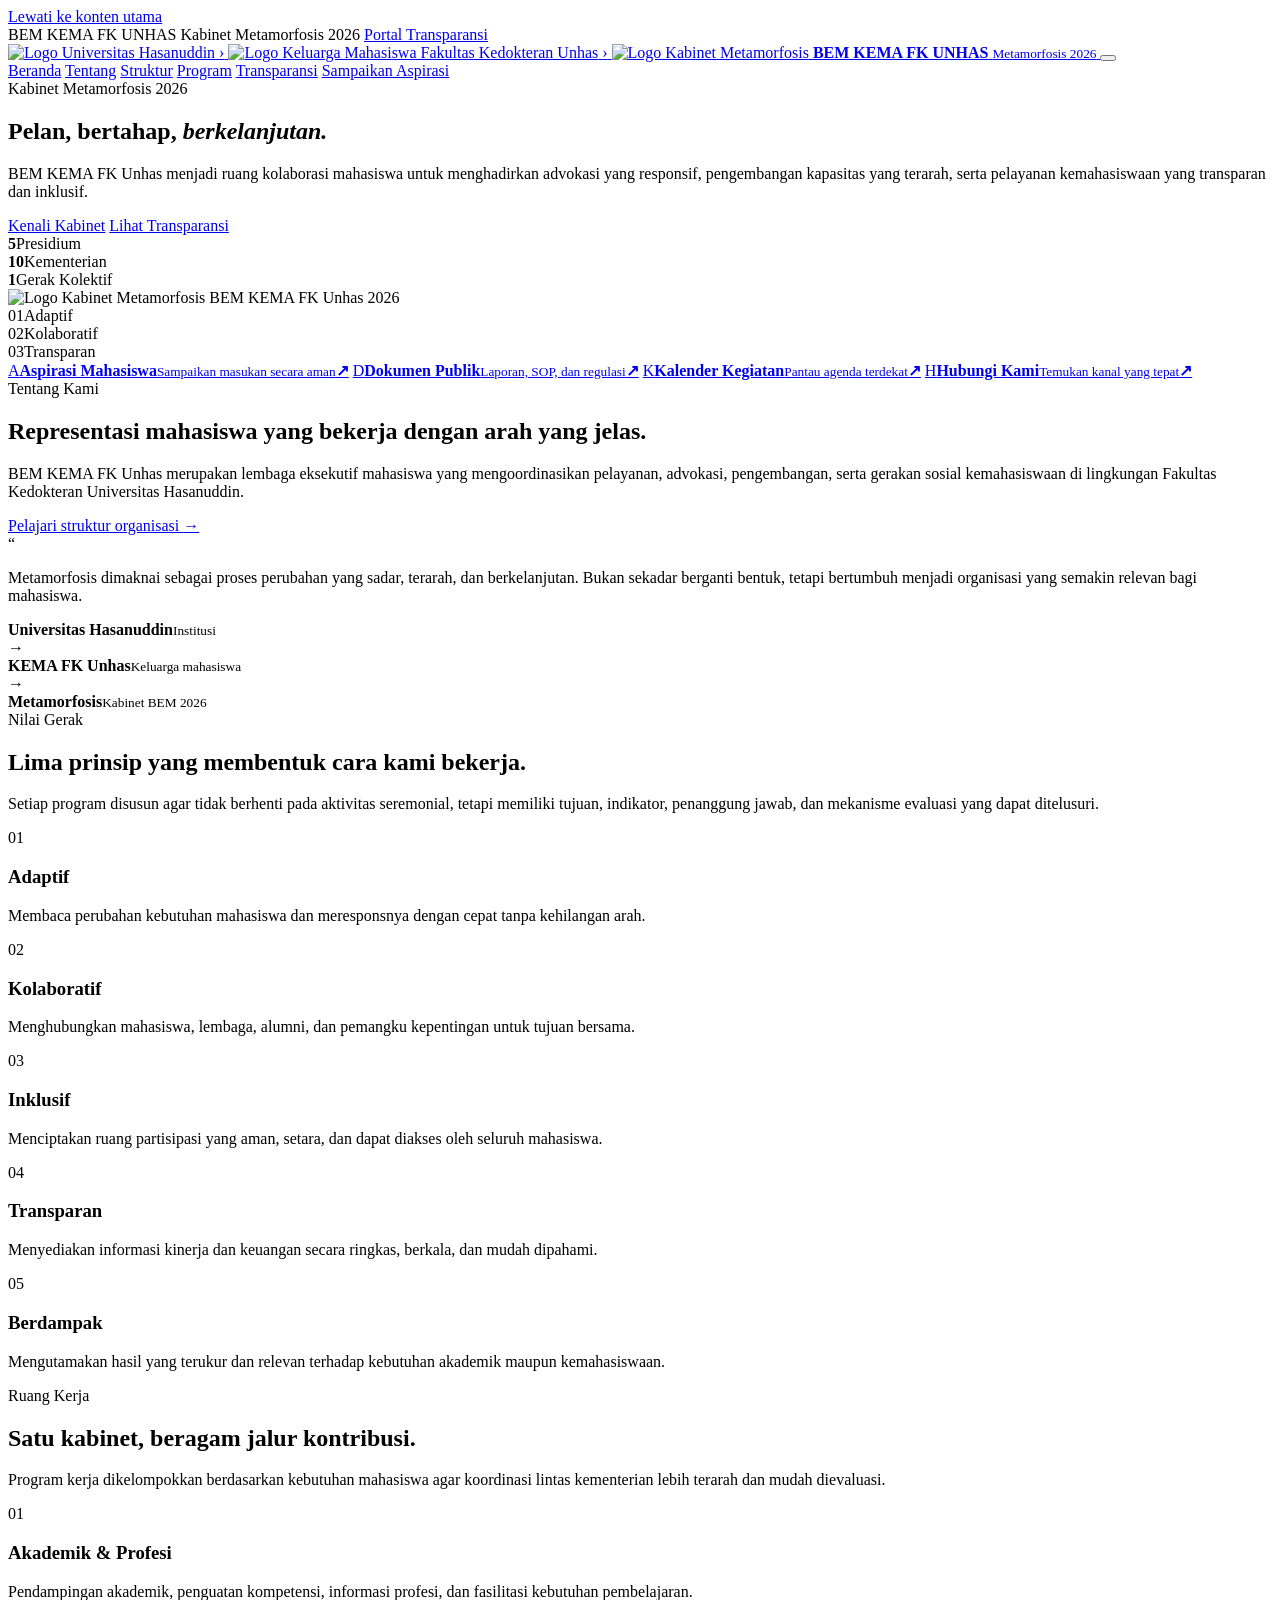
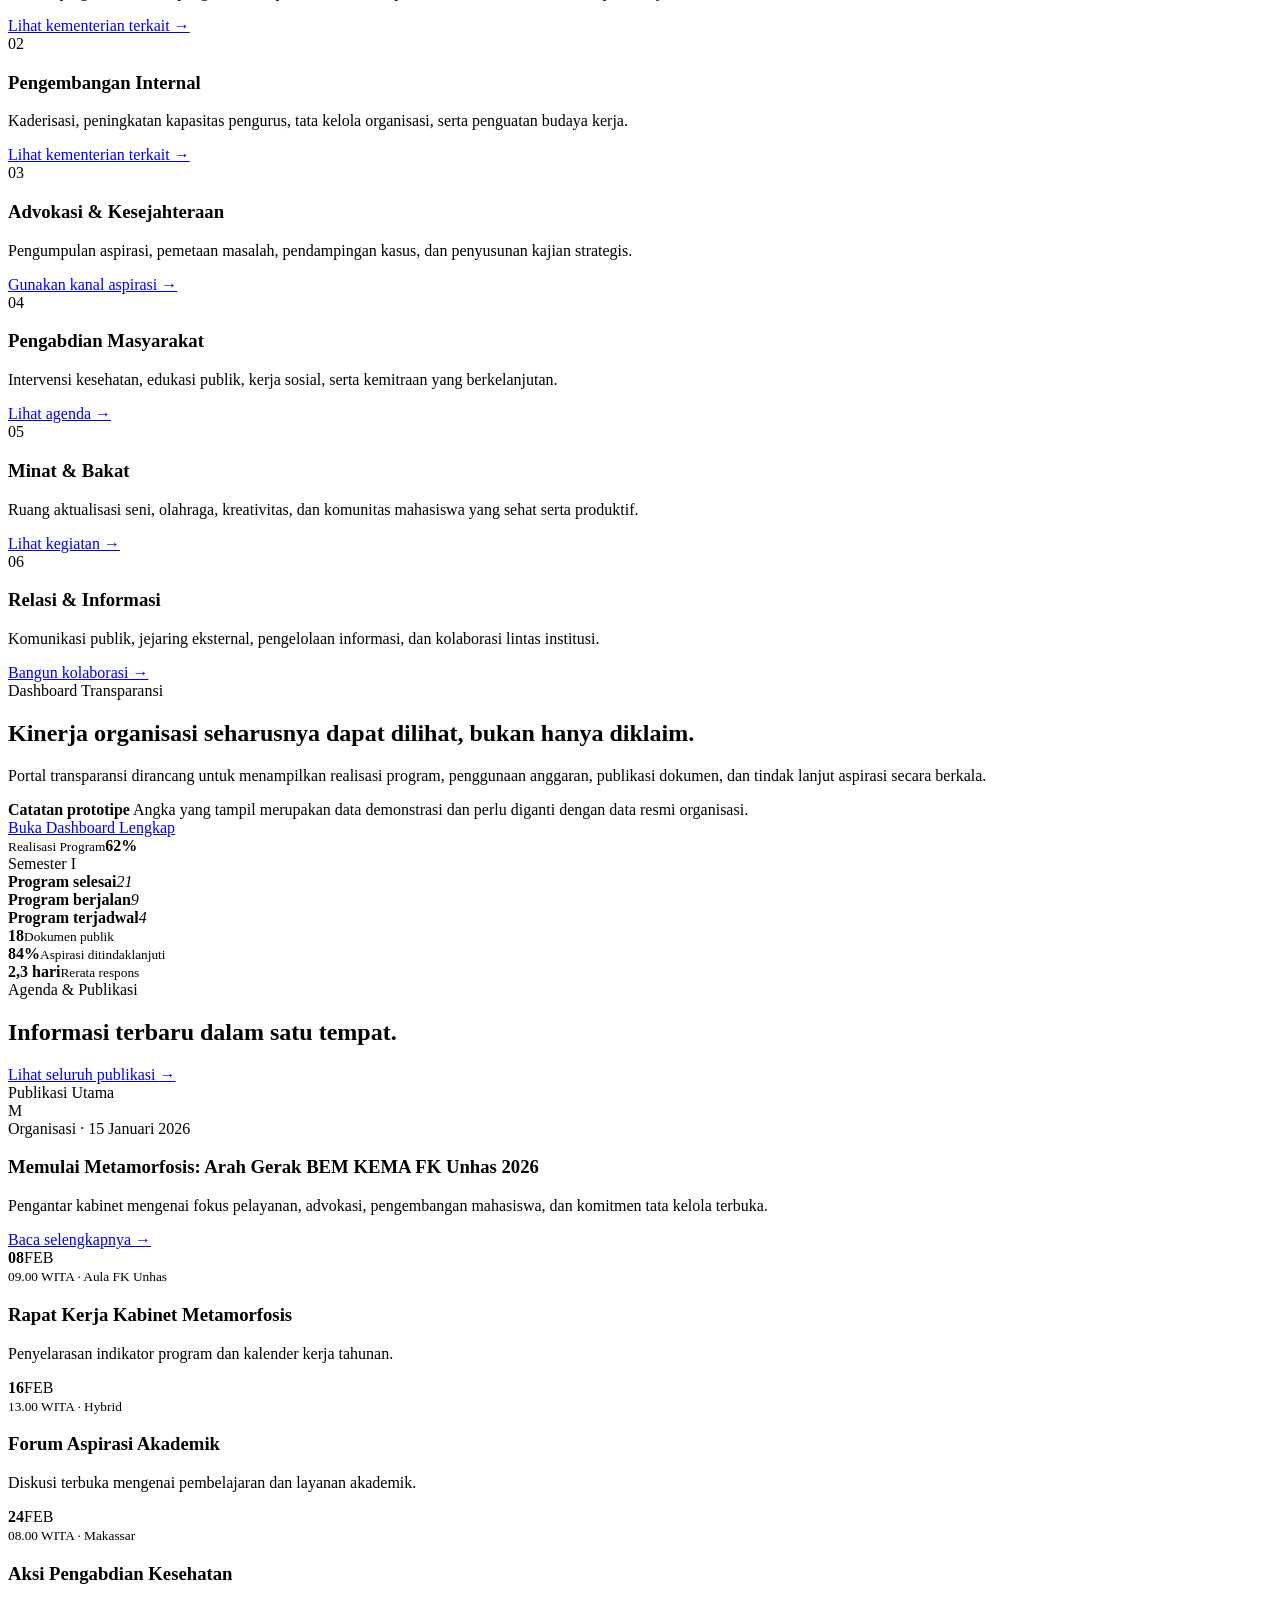
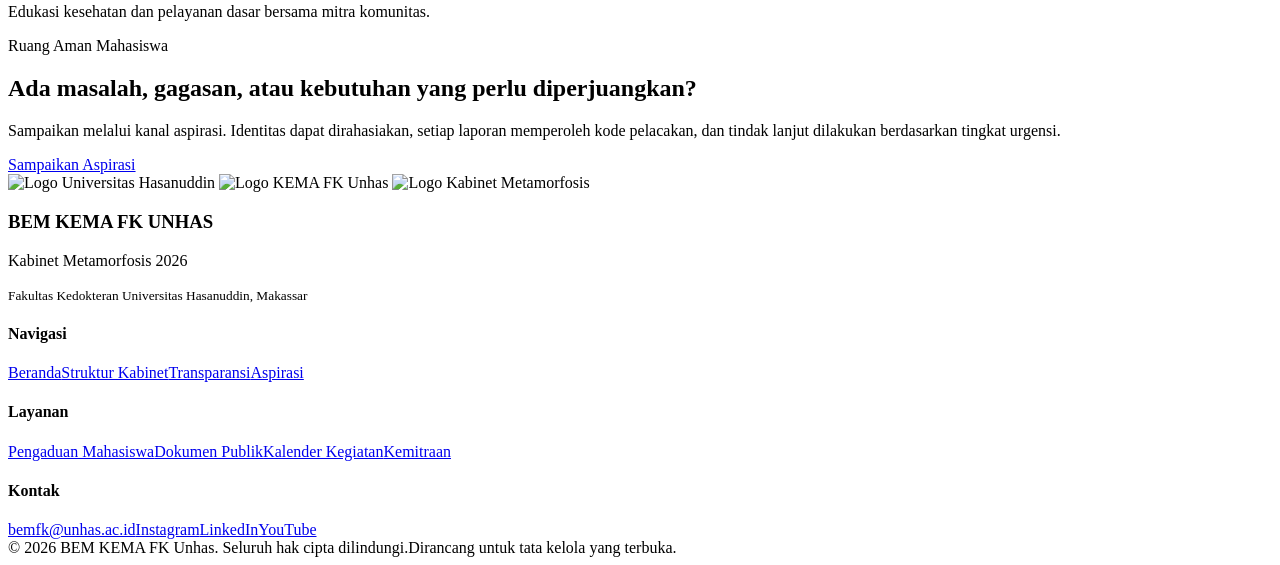
==== index.html @ ce9a29c6 "First commit" ====
<!doctype html>
<html lang="id">
  <head>
    <meta charset="utf-8" />
    <meta name="viewport" content="width=device-width, initial-scale=1" />
    <meta name="description" content="Portal resmi BEM Keluarga Mahasiswa Fakultas Kedokteran Universitas Hasanuddin, Kabinet Metamorfosis 2026." />
    <meta name="theme-color" content="#6f2228" />
    <title>BEM KEMA FK Unhas | Kabinet Metamorfosis 2026</title>
    <link rel="icon" href="assets/img/favicon.png" type="image/png" />
    <link rel="preconnect" href="https://fonts.googleapis.com" />
    <link rel="preconnect" href="https://fonts.gstatic.com" crossorigin />
    <link href="https://fonts.googleapis.com/css2?family=Montserrat:wght@500;600;700;800&family=Poppins:wght@400;500;600;700&display=swap" rel="stylesheet" />
    <link rel="stylesheet" href="assets/css/styles.css" />
  </head>
  <body data-page="home">
    <a class="skip-link" href="#main">Lewati ke konten utama</a>

    <div class="utility-bar">
      <div class="container utility-inner">
        <span>BEM KEMA FK UNHAS</span>
        <span class="utility-dot" aria-hidden="true"></span>
        <span>Kabinet Metamorfosis 2026</span>
        <a href="transparansi.html">Portal Transparansi</a>
      </div>
    </div>

    <header class="site-header" id="site-header">
      <div class="container header-inner">
        <a class="brand-lockup" href="index.html" aria-label="Beranda BEM KEMA FK Unhas">
          <span class="brand-logo brand-logo--unhas"><img src="assets/img/logo-unhas.png" alt="Logo Universitas Hasanuddin" /></span>
          <span class="brand-connector" aria-hidden="true">›</span>
          <span class="brand-logo brand-logo--kema"><img src="assets/img/logo-kema.png" alt="Logo Keluarga Mahasiswa Fakultas Kedokteran Unhas" /></span>
          <span class="brand-connector" aria-hidden="true">›</span>
          <span class="brand-logo brand-logo--cabinet"><img src="assets/img/logo-metamorfosis.png" alt="Logo Kabinet Metamorfosis" /></span>
          <span class="brand-copy">
            <strong>BEM KEMA FK UNHAS</strong>
            <small>Metamorfosis 2026</small>
          </span>
        </a>

        <button class="nav-toggle" type="button" aria-label="Buka menu navigasi" aria-expanded="false" aria-controls="primary-nav"><span></span><span></span><span></span></button>

        <nav class="primary-nav" id="primary-nav" aria-label="Navigasi utama">
          <a href="index.html" data-nav="home">Beranda</a>
          <a href="#tentang">Tentang</a>
          <a href="struktur.html" data-nav="struktur">Struktur</a>
          <a href="#program">Program</a>
          <a href="transparansi.html" data-nav="transparansi">Transparansi</a>
          <a href="aspirasi.html" class="nav-cta" data-nav="aspirasi">Sampaikan Aspirasi</a>
        </nav>
      </div>
    </header>

    <main id="main">
      <section class="hero">
        <div class="hero-pattern" aria-hidden="true"></div>
        <div class="container hero-grid">
          <div class="hero-copy reveal">
            <div class="eyebrow"><span></span>Kabinet Metamorfosis 2026</div>
            <h1>Pelan, bertahap, <em>berkelanjutan.</em></h1>
            <p>BEM KEMA FK Unhas menjadi ruang kolaborasi mahasiswa untuk menghadirkan advokasi yang responsif, pengembangan kapasitas yang terarah, serta pelayanan kemahasiswaan yang transparan dan inklusif.</p>
            <div class="hero-actions">
              <a class="button button--primary" href="struktur.html">Kenali Kabinet</a>
              <a class="button button--ghost" href="transparansi.html">Lihat Transparansi</a>
            </div>
            <div class="hero-meta" aria-label="Ringkasan organisasi">
              <div><strong>5</strong><span>Presidium</span></div>
              <div><strong>10</strong><span>Kementerian</span></div>
              <div><strong>1</strong><span>Gerak Kolektif</span></div>
            </div>
          </div>

          <div class="hero-visual reveal reveal-delay-1" aria-label="Identitas visual Kabinet Metamorfosis">
            <div class="orbit orbit--one"></div>
            <div class="orbit orbit--two"></div>
            <div class="hero-logo-card">
              <img src="assets/img/logo-metamorfosis.png" alt="Logo Kabinet Metamorfosis BEM KEMA FK Unhas 2026" />
            </div>
            <div class="floating-note floating-note--top"><span>01</span>Adaptif</div>
            <div class="floating-note floating-note--right"><span>02</span>Kolaboratif</div>
            <div class="floating-note floating-note--bottom"><span>03</span>Transparan</div>
          </div>
        </div>
        <div class="container quick-links reveal reveal-delay-2" aria-label="Layanan cepat">
          <a href="aspirasi.html#form-aspirasi"
            ><span class="quick-icon">A</span><span><strong>Aspirasi Mahasiswa</strong><small>Sampaikan masukan secara aman</small></span
            ><b>↗</b></a
          >
          <a href="transparansi.html#dokumen"
            ><span class="quick-icon">D</span><span><strong>Dokumen Publik</strong><small>Laporan, SOP, dan regulasi</small></span
            ><b>↗</b></a
          >
          <a href="#agenda"
            ><span class="quick-icon">K</span><span><strong>Kalender Kegiatan</strong><small>Pantau agenda terdekat</small></span
            ><b>↗</b></a
          >
          <a href="#kontak"
            ><span class="quick-icon">H</span><span><strong>Hubungi Kami</strong><small>Temukan kanal yang tepat</small></span
            ><b>↗</b></a
          >
        </div>
      </section>

      <section class="section section--soft" id="tentang">
        <div class="container split-layout">
          <div class="section-intro reveal">
            <div class="eyebrow"><span></span>Tentang Kami</div>
            <h2>Representasi mahasiswa yang bekerja dengan arah yang jelas.</h2>
            <p>BEM KEMA FK Unhas merupakan lembaga eksekutif mahasiswa yang mengoordinasikan pelayanan, advokasi, pengembangan, serta gerakan sosial kemahasiswaan di lingkungan Fakultas Kedokteran Universitas Hasanuddin.</p>
            <a class="text-link" href="struktur.html">Pelajari struktur organisasi <span>→</span></a>
          </div>
          <div class="about-panel reveal reveal-delay-1">
            <div class="about-quote">
              <span class="quote-mark">“</span>
              <p>Metamorfosis dimaknai sebagai proses perubahan yang sadar, terarah, dan berkelanjutan. Bukan sekadar berganti bentuk, tetapi bertumbuh menjadi organisasi yang semakin relevan bagi mahasiswa.</p>
            </div>
            <div class="identity-chain" aria-label="Hierarki identitas organisasi">
              <div><img src="assets/img/logo-unhas.png" alt="" /><strong>Universitas Hasanuddin</strong><small>Institusi</small></div>
              <span>→</span>
              <div><img src="assets/img/logo-kema.png" alt="" /><strong>KEMA FK Unhas</strong><small>Keluarga mahasiswa</small></div>
              <span>→</span>
              <div><img src="assets/img/logo-metamorfosis.png" alt="" /><strong>Metamorfosis</strong><small>Kabinet BEM 2026</small></div>
            </div>
          </div>
        </div>
      </section>

      <section class="section" id="nilai">
        <div class="container">
          <div class="section-heading reveal">
            <div>
              <div class="eyebrow"><span></span>Nilai Gerak</div>
              <h2>Lima prinsip yang membentuk cara kami bekerja.</h2>
            </div>
            <p>Setiap program disusun agar tidak berhenti pada aktivitas seremonial, tetapi memiliki tujuan, indikator, penanggung jawab, dan mekanisme evaluasi yang dapat ditelusuri.</p>
          </div>
          <div class="value-grid">
            <article class="value-card reveal">
              <span>01</span>
              <h3>Adaptif</h3>
              <p>Membaca perubahan kebutuhan mahasiswa dan meresponsnya dengan cepat tanpa kehilangan arah.</p>
            </article>
            <article class="value-card reveal reveal-delay-1">
              <span>02</span>
              <h3>Kolaboratif</h3>
              <p>Menghubungkan mahasiswa, lembaga, alumni, dan pemangku kepentingan untuk tujuan bersama.</p>
            </article>
            <article class="value-card reveal reveal-delay-2">
              <span>03</span>
              <h3>Inklusif</h3>
              <p>Menciptakan ruang partisipasi yang aman, setara, dan dapat diakses oleh seluruh mahasiswa.</p>
            </article>
            <article class="value-card reveal reveal-delay-3">
              <span>04</span>
              <h3>Transparan</h3>
              <p>Menyediakan informasi kinerja dan keuangan secara ringkas, berkala, dan mudah dipahami.</p>
            </article>
            <article class="value-card reveal reveal-delay-4">
              <span>05</span>
              <h3>Berdampak</h3>
              <p>Mengutamakan hasil yang terukur dan relevan terhadap kebutuhan akademik maupun kemahasiswaan.</p>
            </article>
          </div>
        </div>
      </section>

      <section class="section section--dark" id="program">
        <div class="container">
          <div class="section-heading section-heading--light reveal">
            <div>
              <div class="eyebrow eyebrow--light"><span></span>Ruang Kerja</div>
              <h2>Satu kabinet, beragam jalur kontribusi.</h2>
            </div>
            <p>Program kerja dikelompokkan berdasarkan kebutuhan mahasiswa agar koordinasi lintas kementerian lebih terarah dan mudah dievaluasi.</p>
          </div>
          <div class="program-grid">
            <article class="program-card reveal">
              <div class="program-number">01</div>
              <h3>Akademik & Profesi</h3>
              <p>Pendampingan akademik, penguatan kompetensi, informasi profesi, dan fasilitasi kebutuhan pembelajaran.</p>
              <a href="struktur.html#menteri">Lihat kementerian terkait →</a>
            </article>
            <article class="program-card reveal reveal-delay-1">
              <div class="program-number">02</div>
              <h3>Pengembangan Internal</h3>
              <p>Kaderisasi, peningkatan kapasitas pengurus, tata kelola organisasi, serta penguatan budaya kerja.</p>
              <a href="struktur.html#menteri">Lihat kementerian terkait →</a>
            </article>
            <article class="program-card reveal reveal-delay-2">
              <div class="program-number">03</div>
              <h3>Advokasi & Kesejahteraan</h3>
              <p>Pengumpulan aspirasi, pemetaan masalah, pendampingan kasus, dan penyusunan kajian strategis.</p>
              <a href="aspirasi.html">Gunakan kanal aspirasi →</a>
            </article>
            <article class="program-card reveal">
              <div class="program-number">04</div>
              <h3>Pengabdian Masyarakat</h3>
              <p>Intervensi kesehatan, edukasi publik, kerja sosial, serta kemitraan yang berkelanjutan.</p>
              <a href="#agenda">Lihat agenda →</a>
            </article>
            <article class="program-card reveal reveal-delay-1">
              <div class="program-number">05</div>
              <h3>Minat & Bakat</h3>
              <p>Ruang aktualisasi seni, olahraga, kreativitas, dan komunitas mahasiswa yang sehat serta produktif.</p>
              <a href="#agenda">Lihat kegiatan →</a>
            </article>
            <article class="program-card reveal reveal-delay-2">
              <div class="program-number">06</div>
              <h3>Relasi & Informasi</h3>
              <p>Komunikasi publik, jejaring eksternal, pengelolaan informasi, dan kolaborasi lintas institusi.</p>
              <a href="#kontak">Bangun kolaborasi →</a>
            </article>
          </div>
        </div>
      </section>

      <section class="section" id="transparansi-ringkas">
        <div class="container transparency-preview">
          <div class="transparency-copy reveal">
            <div class="eyebrow"><span></span>Dashboard Transparansi</div>
            <h2>Kinerja organisasi seharusnya dapat dilihat, bukan hanya diklaim.</h2>
            <p>Portal transparansi dirancang untuk menampilkan realisasi program, penggunaan anggaran, publikasi dokumen, dan tindak lanjut aspirasi secara berkala.</p>
            <div class="demo-notice"><strong>Catatan prototipe</strong> Angka yang tampil merupakan data demonstrasi dan perlu diganti dengan data resmi organisasi.</div>
            <a class="button button--primary" href="transparansi.html">Buka Dashboard Lengkap</a>
          </div>
          <div class="transparency-widget reveal reveal-delay-1">
            <div class="widget-head">
              <div><small>Realisasi Program</small><strong>62%</strong></div>
              <span>Semester I</span>
            </div>
            <div class="mini-bars" aria-label="Progres program demonstrasi">
              <div>
                <span><b>Program selesai</b><em>21</em></span
                ><i><u style="width: 62%"></u></i>
              </div>
              <div>
                <span><b>Program berjalan</b><em>9</em></span
                ><i><u style="width: 27%"></u></i>
              </div>
              <div>
                <span><b>Program terjadwal</b><em>4</em></span
                ><i><u style="width: 12%"></u></i>
              </div>
            </div>
            <div class="widget-stats">
              <div><span class="status-dot status-dot--green"></span><strong>18</strong><small>Dokumen publik</small></div>
              <div><span class="status-dot status-dot--amber"></span><strong>84%</strong><small>Aspirasi ditindaklanjuti</small></div>
              <div><span class="status-dot status-dot--red"></span><strong>2,3 hari</strong><small>Rerata respons</small></div>
            </div>
          </div>
        </div>
      </section>

      <section class="section section--soft" id="agenda">
        <div class="container">
          <div class="section-heading reveal">
            <div>
              <div class="eyebrow"><span></span>Agenda & Publikasi</div>
              <h2>Informasi terbaru dalam satu tempat.</h2>
            </div>
            <a class="text-link" href="#">Lihat seluruh publikasi <span>→</span></a>
          </div>
          <div class="content-grid">
            <article class="news-card news-card--featured reveal">
              <div class="news-visual">
                <span>Publikasi Utama</span>
                <div class="news-monogram">M</div>
              </div>
              <div class="news-body">
                <div class="news-meta">Organisasi · 15 Januari 2026</div>
                <h3>Memulai Metamorfosis: Arah Gerak BEM KEMA FK Unhas 2026</h3>
                <p>Pengantar kabinet mengenai fokus pelayanan, advokasi, pengembangan mahasiswa, dan komitmen tata kelola terbuka.</p>
                <a href="#">Baca selengkapnya →</a>
              </div>
            </article>
            <div class="agenda-list reveal reveal-delay-1">
              <article>
                <div class="date-box"><strong>08</strong><span>FEB</span></div>
                <div>
                  <small>09.00 WITA · Aula FK Unhas</small>
                  <h3>Rapat Kerja Kabinet Metamorfosis</h3>
                  <p>Penyelarasan indikator program dan kalender kerja tahunan.</p>
                </div>
              </article>
              <article>
                <div class="date-box"><strong>16</strong><span>FEB</span></div>
                <div>
                  <small>13.00 WITA · Hybrid</small>
                  <h3>Forum Aspirasi Akademik</h3>
                  <p>Diskusi terbuka mengenai pembelajaran dan layanan akademik.</p>
                </div>
              </article>
              <article>
                <div class="date-box"><strong>24</strong><span>FEB</span></div>
                <div>
                  <small>08.00 WITA · Makassar</small>
                  <h3>Aksi Pengabdian Kesehatan</h3>
                  <p>Edukasi kesehatan dan pelayanan dasar bersama mitra komunitas.</p>
                </div>
              </article>
            </div>
          </div>
        </div>
      </section>

      <section class="section aspiration-cta">
        <div class="container aspiration-inner reveal">
          <div>
            <div class="eyebrow eyebrow--light"><span></span>Ruang Aman Mahasiswa</div>
            <h2>Ada masalah, gagasan, atau kebutuhan yang perlu diperjuangkan?</h2>
            <p>Sampaikan melalui kanal aspirasi. Identitas dapat dirahasiakan, setiap laporan memperoleh kode pelacakan, dan tindak lanjut dilakukan berdasarkan tingkat urgensi.</p>
          </div>
          <a class="button button--light" href="aspirasi.html">Sampaikan Aspirasi</a>
        </div>
      </section>
    </main>

    <footer class="site-footer" id="kontak">
      <div class="container footer-grid">
        <div class="footer-brand">
          <div class="footer-logos">
            <img src="assets/img/logo-unhas.png" alt="Logo Universitas Hasanuddin" />
            <img src="assets/img/logo-kema.png" alt="Logo KEMA FK Unhas" />
            <img src="assets/img/logo-metamorfosis.png" alt="Logo Kabinet Metamorfosis" />
          </div>
          <h3>BEM KEMA FK UNHAS</h3>
          <p>Kabinet Metamorfosis 2026</p>
          <small>Fakultas Kedokteran Universitas Hasanuddin, Makassar</small>
        </div>
        <div>
          <h4>Navigasi</h4>
          <a href="index.html">Beranda</a><a href="struktur.html">Struktur Kabinet</a><a href="transparansi.html">Transparansi</a><a href="aspirasi.html">Aspirasi</a>
        </div>
        <div>
          <h4>Layanan</h4>
          <a href="aspirasi.html#form-aspirasi">Pengaduan Mahasiswa</a><a href="transparansi.html#dokumen">Dokumen Publik</a><a href="#agenda">Kalender Kegiatan</a><a href="mailto:bemfk@unhas.ac.id">Kemitraan</a>
        </div>
        <div>
          <h4>Kontak</h4>
          <a href="mailto:bemfk@unhas.ac.id">bemfk@unhas.ac.id</a><a href="#">Instagram</a><a href="#">LinkedIn</a><a href="#">YouTube</a>
        </div>
      </div>
      <div class="container footer-bottom"><span>© 2026 BEM KEMA FK Unhas. Seluruh hak cipta dilindungi.</span><span>Dirancang untuk tata kelola yang terbuka.</span></div>
    </footer>

    <script src="assets/js/main.js"></script>
  </body>
</html>
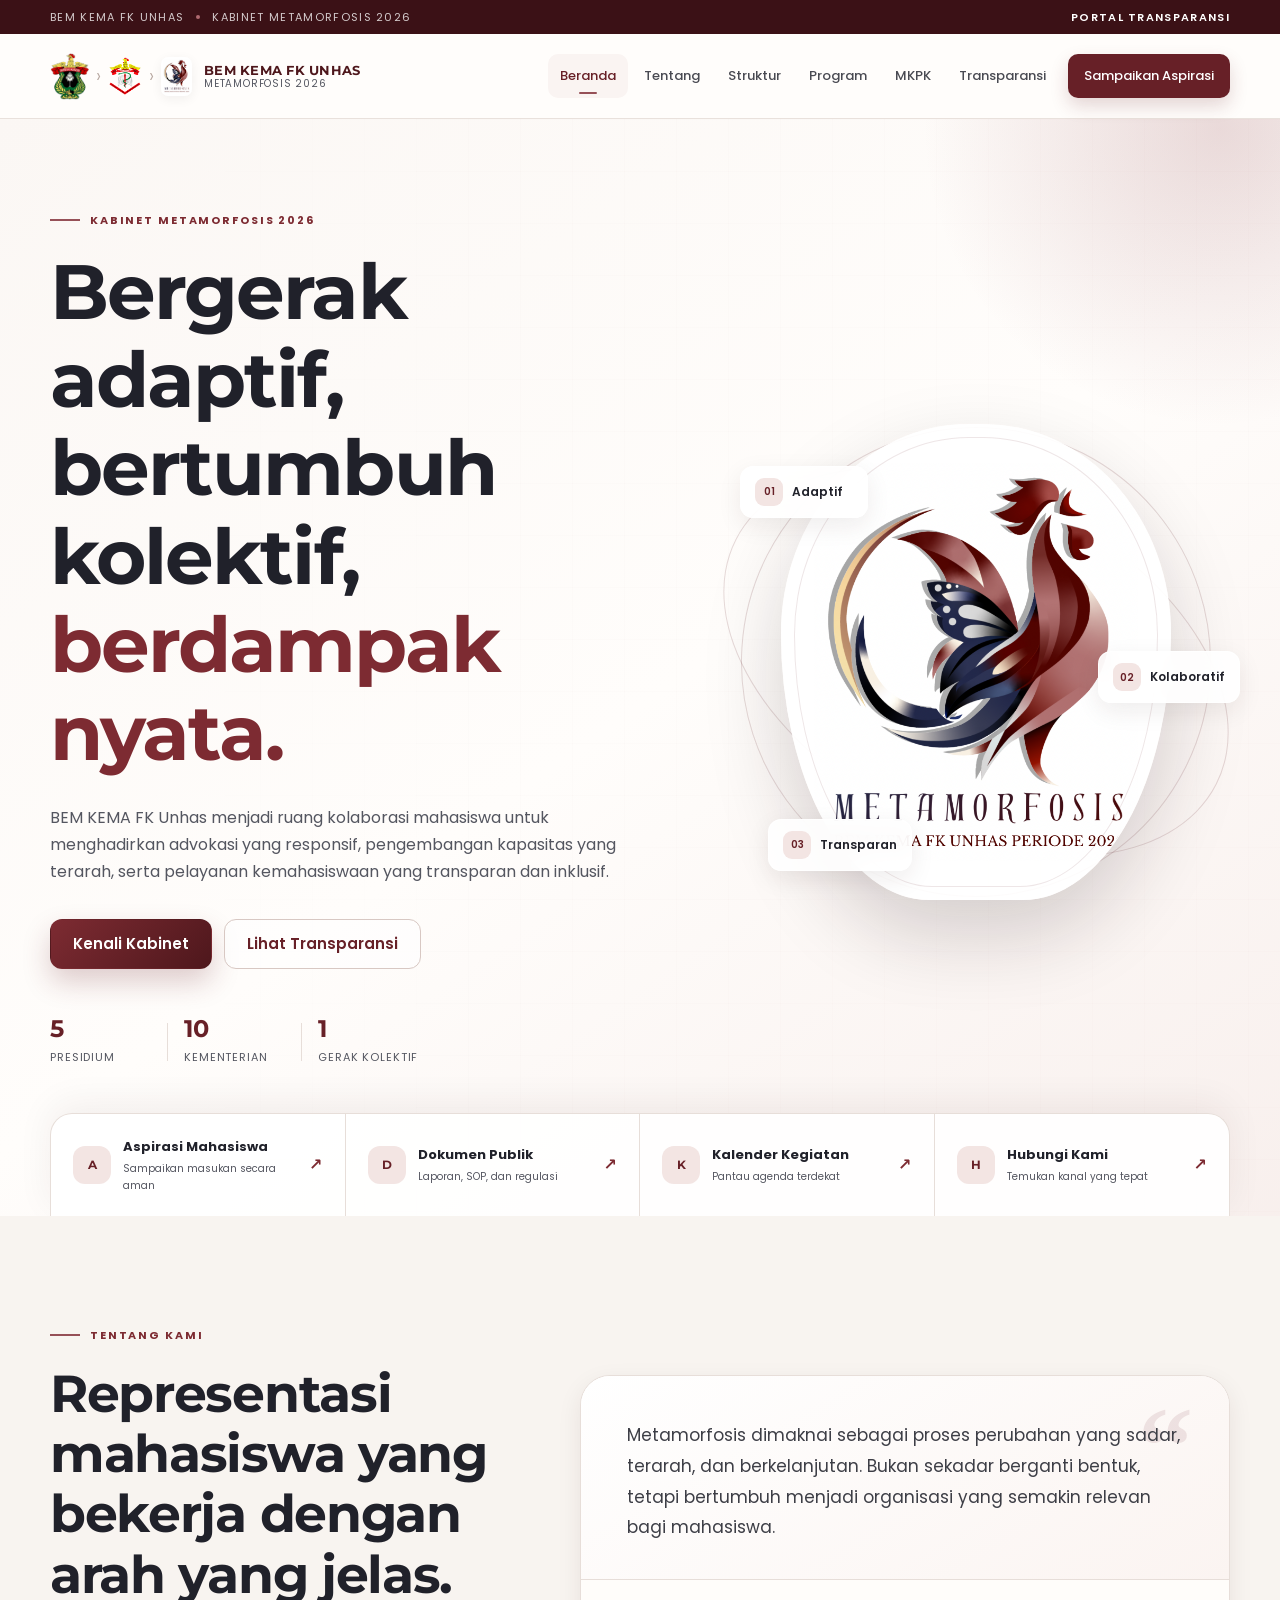
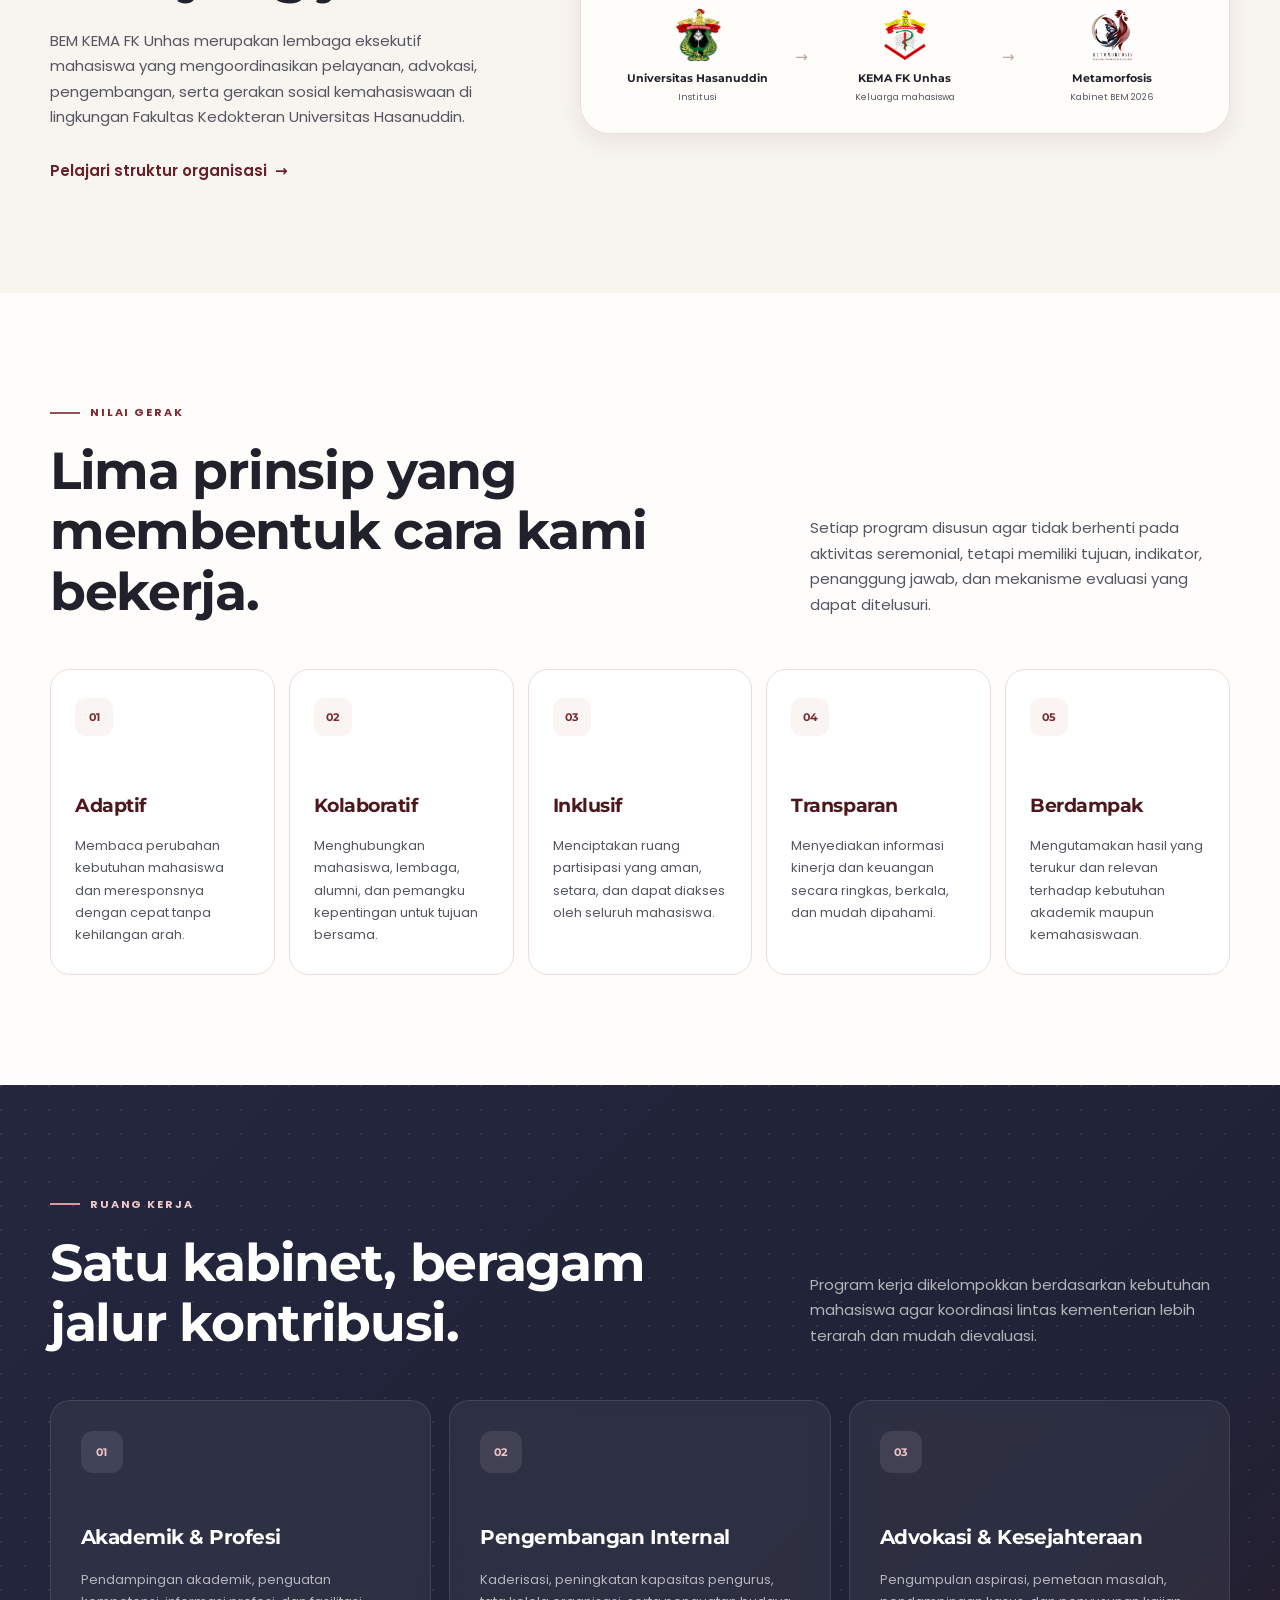
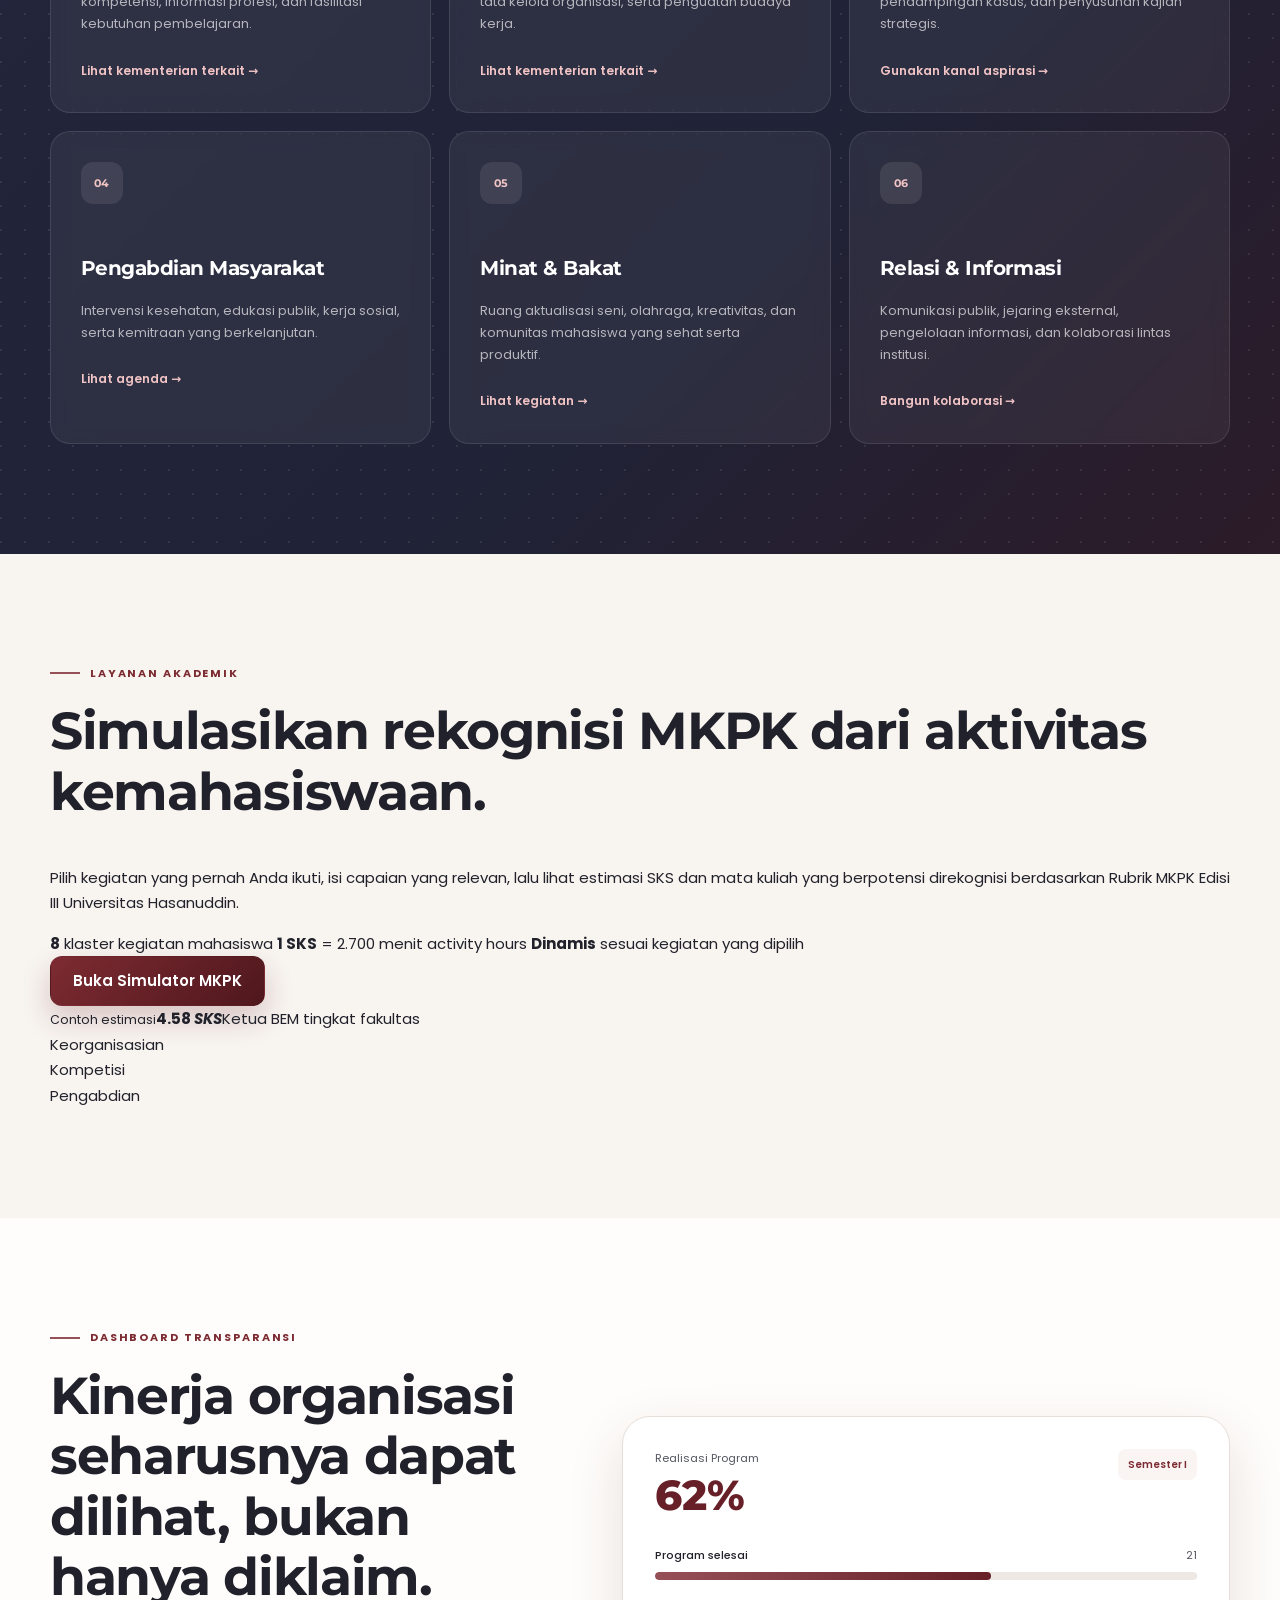
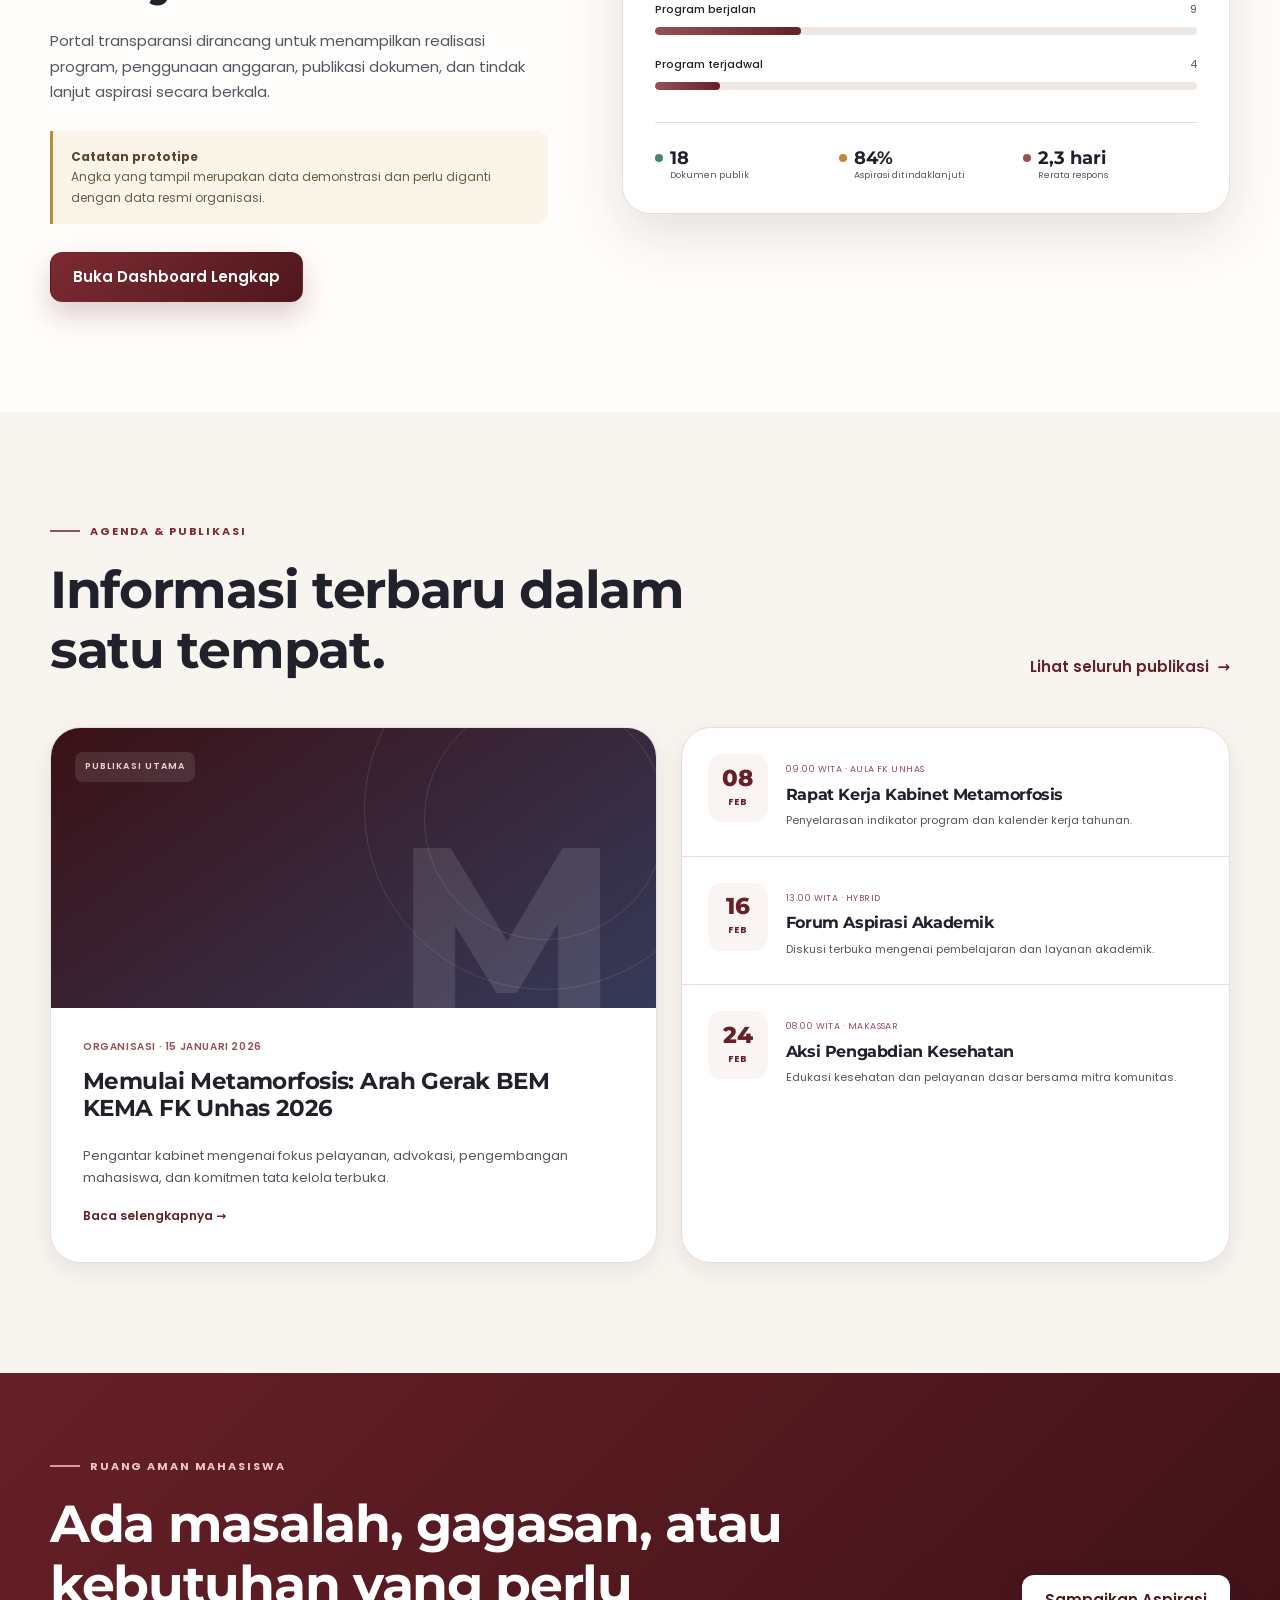
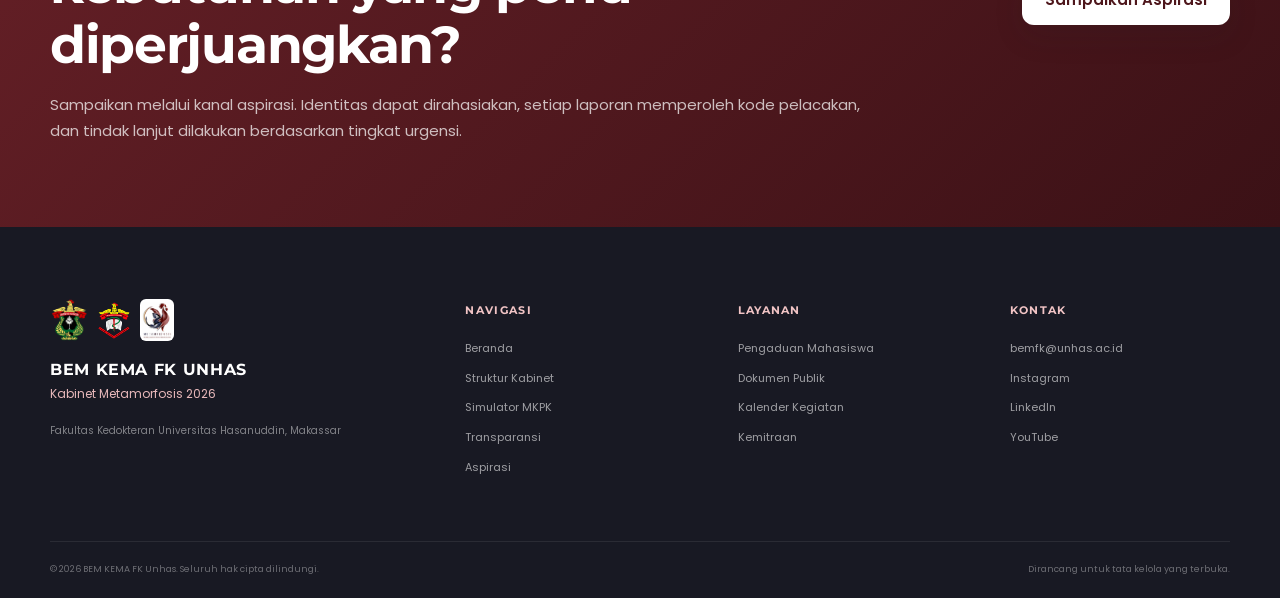
==== commit 7141aa3e: "Tambahkan MKPK" ====
--- a/index.html
+++ b/index.html
@@ -1,348 +1,262 @@
 <!doctype html>
 <html lang="id">
-  <head>
-    <meta charset="utf-8" />
-    <meta name="viewport" content="width=device-width, initial-scale=1" />
-    <meta name="description" content="Portal resmi BEM Keluarga Mahasiswa Fakultas Kedokteran Universitas Hasanuddin, Kabinet Metamorfosis 2026." />
-    <meta name="theme-color" content="#6f2228" />
-    <title>BEM KEMA FK Unhas | Kabinet Metamorfosis 2026</title>
-    <link rel="icon" href="assets/img/favicon.png" type="image/png" />
-    <link rel="preconnect" href="https://fonts.googleapis.com" />
-    <link rel="preconnect" href="https://fonts.gstatic.com" crossorigin />
-    <link href="https://fonts.googleapis.com/css2?family=Montserrat:wght@500;600;700;800&family=Poppins:wght@400;500;600;700&display=swap" rel="stylesheet" />
-    <link rel="stylesheet" href="assets/css/styles.css" />
-  </head>
-  <body data-page="home">
-    <a class="skip-link" href="#main">Lewati ke konten utama</a>
-
-    <div class="utility-bar">
-      <div class="container utility-inner">
-        <span>BEM KEMA FK UNHAS</span>
-        <span class="utility-dot" aria-hidden="true"></span>
-        <span>Kabinet Metamorfosis 2026</span>
-        <a href="transparansi.html">Portal Transparansi</a>
-      </div>
+<head>
+  <meta charset="utf-8">
+  <meta name="viewport" content="width=device-width, initial-scale=1">
+  <meta name="description" content="Portal resmi BEM Keluarga Mahasiswa Fakultas Kedokteran Universitas Hasanuddin, Kabinet Metamorfosis 2026.">
+  <meta name="theme-color" content="#6f2228">
+  <title>BEM KEMA FK Unhas | Kabinet Metamorfosis 2026</title>
+  <link rel="icon" href="assets/img/favicon.png" type="image/png">
+  <link rel="preconnect" href="https://fonts.googleapis.com">
+  <link rel="preconnect" href="https://fonts.gstatic.com" crossorigin>
+  <link href="https://fonts.googleapis.com/css2?family=Montserrat:wght@500;600;700;800&family=Poppins:wght@400;500;600;700&display=swap" rel="stylesheet">
+  <link rel="stylesheet" href="assets/css/styles.css">
+</head>
+<body data-page="home">
+  <a class="skip-link" href="#main">Lewati ke konten utama</a>
+
+  <div class="utility-bar">
+    <div class="container utility-inner">
+      <span>BEM KEMA FK UNHAS</span>
+      <span class="utility-dot" aria-hidden="true"></span>
+      <span>Kabinet Metamorfosis 2026</span>
+      <a href="transparansi.html">Portal Transparansi</a>
     </div>
-
-    <header class="site-header" id="site-header">
-      <div class="container header-inner">
-        <a class="brand-lockup" href="index.html" aria-label="Beranda BEM KEMA FK Unhas">
-          <span class="brand-logo brand-logo--unhas"><img src="assets/img/logo-unhas.png" alt="Logo Universitas Hasanuddin" /></span>
-          <span class="brand-connector" aria-hidden="true">›</span>
-          <span class="brand-logo brand-logo--kema"><img src="assets/img/logo-kema.png" alt="Logo Keluarga Mahasiswa Fakultas Kedokteran Unhas" /></span>
-          <span class="brand-connector" aria-hidden="true">›</span>
-          <span class="brand-logo brand-logo--cabinet"><img src="assets/img/logo-metamorfosis.png" alt="Logo Kabinet Metamorfosis" /></span>
-          <span class="brand-copy">
-            <strong>BEM KEMA FK UNHAS</strong>
-            <small>Metamorfosis 2026</small>
-          </span>
-        </a>
-
-        <button class="nav-toggle" type="button" aria-label="Buka menu navigasi" aria-expanded="false" aria-controls="primary-nav"><span></span><span></span><span></span></button>
-
-        <nav class="primary-nav" id="primary-nav" aria-label="Navigasi utama">
-          <a href="index.html" data-nav="home">Beranda</a>
-          <a href="#tentang">Tentang</a>
-          <a href="struktur.html" data-nav="struktur">Struktur</a>
-          <a href="#program">Program</a>
-          <a href="transparansi.html" data-nav="transparansi">Transparansi</a>
-          <a href="aspirasi.html" class="nav-cta" data-nav="aspirasi">Sampaikan Aspirasi</a>
-        </nav>
-      </div>
-    </header>
-
-    <main id="main">
-      <section class="hero">
-        <div class="hero-pattern" aria-hidden="true"></div>
-        <div class="container hero-grid">
-          <div class="hero-copy reveal">
-            <div class="eyebrow"><span></span>Kabinet Metamorfosis 2026</div>
-            <h1>Pelan, bertahap, <em>berkelanjutan.</em></h1>
-            <p>BEM KEMA FK Unhas menjadi ruang kolaborasi mahasiswa untuk menghadirkan advokasi yang responsif, pengembangan kapasitas yang terarah, serta pelayanan kemahasiswaan yang transparan dan inklusif.</p>
-            <div class="hero-actions">
-              <a class="button button--primary" href="struktur.html">Kenali Kabinet</a>
-              <a class="button button--ghost" href="transparansi.html">Lihat Transparansi</a>
-            </div>
-            <div class="hero-meta" aria-label="Ringkasan organisasi">
-              <div><strong>5</strong><span>Presidium</span></div>
-              <div><strong>10</strong><span>Kementerian</span></div>
-              <div><strong>1</strong><span>Gerak Kolektif</span></div>
-            </div>
-          </div>
-
-          <div class="hero-visual reveal reveal-delay-1" aria-label="Identitas visual Kabinet Metamorfosis">
-            <div class="orbit orbit--one"></div>
-            <div class="orbit orbit--two"></div>
-            <div class="hero-logo-card">
-              <img src="assets/img/logo-metamorfosis.png" alt="Logo Kabinet Metamorfosis BEM KEMA FK Unhas 2026" />
-            </div>
-            <div class="floating-note floating-note--top"><span>01</span>Adaptif</div>
-            <div class="floating-note floating-note--right"><span>02</span>Kolaboratif</div>
-            <div class="floating-note floating-note--bottom"><span>03</span>Transparan</div>
-          </div>
-        </div>
-        <div class="container quick-links reveal reveal-delay-2" aria-label="Layanan cepat">
-          <a href="aspirasi.html#form-aspirasi"
-            ><span class="quick-icon">A</span><span><strong>Aspirasi Mahasiswa</strong><small>Sampaikan masukan secara aman</small></span
-            ><b>↗</b></a
-          >
-          <a href="transparansi.html#dokumen"
-            ><span class="quick-icon">D</span><span><strong>Dokumen Publik</strong><small>Laporan, SOP, dan regulasi</small></span
-            ><b>↗</b></a
-          >
-          <a href="#agenda"
-            ><span class="quick-icon">K</span><span><strong>Kalender Kegiatan</strong><small>Pantau agenda terdekat</small></span
-            ><b>↗</b></a
-          >
-          <a href="#kontak"
-            ><span class="quick-icon">H</span><span><strong>Hubungi Kami</strong><small>Temukan kanal yang tepat</small></span
-            ><b>↗</b></a
-          >
-        </div>
-      </section>
-
-      <section class="section section--soft" id="tentang">
-        <div class="container split-layout">
-          <div class="section-intro reveal">
-            <div class="eyebrow"><span></span>Tentang Kami</div>
-            <h2>Representasi mahasiswa yang bekerja dengan arah yang jelas.</h2>
-            <p>BEM KEMA FK Unhas merupakan lembaga eksekutif mahasiswa yang mengoordinasikan pelayanan, advokasi, pengembangan, serta gerakan sosial kemahasiswaan di lingkungan Fakultas Kedokteran Universitas Hasanuddin.</p>
-            <a class="text-link" href="struktur.html">Pelajari struktur organisasi <span>→</span></a>
-          </div>
-          <div class="about-panel reveal reveal-delay-1">
-            <div class="about-quote">
-              <span class="quote-mark">“</span>
-              <p>Metamorfosis dimaknai sebagai proses perubahan yang sadar, terarah, dan berkelanjutan. Bukan sekadar berganti bentuk, tetapi bertumbuh menjadi organisasi yang semakin relevan bagi mahasiswa.</p>
-            </div>
-            <div class="identity-chain" aria-label="Hierarki identitas organisasi">
-              <div><img src="assets/img/logo-unhas.png" alt="" /><strong>Universitas Hasanuddin</strong><small>Institusi</small></div>
-              <span>→</span>
-              <div><img src="assets/img/logo-kema.png" alt="" /><strong>KEMA FK Unhas</strong><small>Keluarga mahasiswa</small></div>
-              <span>→</span>
-              <div><img src="assets/img/logo-metamorfosis.png" alt="" /><strong>Metamorfosis</strong><small>Kabinet BEM 2026</small></div>
-            </div>
-          </div>
-        </div>
-      </section>
-
-      <section class="section" id="nilai">
-        <div class="container">
-          <div class="section-heading reveal">
-            <div>
-              <div class="eyebrow"><span></span>Nilai Gerak</div>
-              <h2>Lima prinsip yang membentuk cara kami bekerja.</h2>
-            </div>
-            <p>Setiap program disusun agar tidak berhenti pada aktivitas seremonial, tetapi memiliki tujuan, indikator, penanggung jawab, dan mekanisme evaluasi yang dapat ditelusuri.</p>
-          </div>
-          <div class="value-grid">
-            <article class="value-card reveal">
-              <span>01</span>
-              <h3>Adaptif</h3>
-              <p>Membaca perubahan kebutuhan mahasiswa dan meresponsnya dengan cepat tanpa kehilangan arah.</p>
-            </article>
-            <article class="value-card reveal reveal-delay-1">
-              <span>02</span>
-              <h3>Kolaboratif</h3>
-              <p>Menghubungkan mahasiswa, lembaga, alumni, dan pemangku kepentingan untuk tujuan bersama.</p>
-            </article>
-            <article class="value-card reveal reveal-delay-2">
-              <span>03</span>
-              <h3>Inklusif</h3>
-              <p>Menciptakan ruang partisipasi yang aman, setara, dan dapat diakses oleh seluruh mahasiswa.</p>
-            </article>
-            <article class="value-card reveal reveal-delay-3">
-              <span>04</span>
-              <h3>Transparan</h3>
-              <p>Menyediakan informasi kinerja dan keuangan secara ringkas, berkala, dan mudah dipahami.</p>
-            </article>
-            <article class="value-card reveal reveal-delay-4">
-              <span>05</span>
-              <h3>Berdampak</h3>
-              <p>Mengutamakan hasil yang terukur dan relevan terhadap kebutuhan akademik maupun kemahasiswaan.</p>
-            </article>
-          </div>
-        </div>
-      </section>
-
-      <section class="section section--dark" id="program">
-        <div class="container">
-          <div class="section-heading section-heading--light reveal">
-            <div>
-              <div class="eyebrow eyebrow--light"><span></span>Ruang Kerja</div>
-              <h2>Satu kabinet, beragam jalur kontribusi.</h2>
-            </div>
-            <p>Program kerja dikelompokkan berdasarkan kebutuhan mahasiswa agar koordinasi lintas kementerian lebih terarah dan mudah dievaluasi.</p>
-          </div>
-          <div class="program-grid">
-            <article class="program-card reveal">
-              <div class="program-number">01</div>
-              <h3>Akademik & Profesi</h3>
-              <p>Pendampingan akademik, penguatan kompetensi, informasi profesi, dan fasilitasi kebutuhan pembelajaran.</p>
-              <a href="struktur.html#menteri">Lihat kementerian terkait →</a>
-            </article>
-            <article class="program-card reveal reveal-delay-1">
-              <div class="program-number">02</div>
-              <h3>Pengembangan Internal</h3>
-              <p>Kaderisasi, peningkatan kapasitas pengurus, tata kelola organisasi, serta penguatan budaya kerja.</p>
-              <a href="struktur.html#menteri">Lihat kementerian terkait →</a>
-            </article>
-            <article class="program-card reveal reveal-delay-2">
-              <div class="program-number">03</div>
-              <h3>Advokasi & Kesejahteraan</h3>
-              <p>Pengumpulan aspirasi, pemetaan masalah, pendampingan kasus, dan penyusunan kajian strategis.</p>
-              <a href="aspirasi.html">Gunakan kanal aspirasi →</a>
-            </article>
-            <article class="program-card reveal">
-              <div class="program-number">04</div>
-              <h3>Pengabdian Masyarakat</h3>
-              <p>Intervensi kesehatan, edukasi publik, kerja sosial, serta kemitraan yang berkelanjutan.</p>
-              <a href="#agenda">Lihat agenda →</a>
-            </article>
-            <article class="program-card reveal reveal-delay-1">
-              <div class="program-number">05</div>
-              <h3>Minat & Bakat</h3>
-              <p>Ruang aktualisasi seni, olahraga, kreativitas, dan komunitas mahasiswa yang sehat serta produktif.</p>
-              <a href="#agenda">Lihat kegiatan →</a>
-            </article>
-            <article class="program-card reveal reveal-delay-2">
-              <div class="program-number">06</div>
-              <h3>Relasi & Informasi</h3>
-              <p>Komunikasi publik, jejaring eksternal, pengelolaan informasi, dan kolaborasi lintas institusi.</p>
-              <a href="#kontak">Bangun kolaborasi →</a>
-            </article>
-          </div>
-        </div>
-      </section>
-
-      <section class="section" id="transparansi-ringkas">
-        <div class="container transparency-preview">
-          <div class="transparency-copy reveal">
-            <div class="eyebrow"><span></span>Dashboard Transparansi</div>
-            <h2>Kinerja organisasi seharusnya dapat dilihat, bukan hanya diklaim.</h2>
-            <p>Portal transparansi dirancang untuk menampilkan realisasi program, penggunaan anggaran, publikasi dokumen, dan tindak lanjut aspirasi secara berkala.</p>
-            <div class="demo-notice"><strong>Catatan prototipe</strong> Angka yang tampil merupakan data demonstrasi dan perlu diganti dengan data resmi organisasi.</div>
-            <a class="button button--primary" href="transparansi.html">Buka Dashboard Lengkap</a>
-          </div>
-          <div class="transparency-widget reveal reveal-delay-1">
-            <div class="widget-head">
-              <div><small>Realisasi Program</small><strong>62%</strong></div>
-              <span>Semester I</span>
-            </div>
-            <div class="mini-bars" aria-label="Progres program demonstrasi">
-              <div>
-                <span><b>Program selesai</b><em>21</em></span
-                ><i><u style="width: 62%"></u></i>
-              </div>
-              <div>
-                <span><b>Program berjalan</b><em>9</em></span
-                ><i><u style="width: 27%"></u></i>
-              </div>
-              <div>
-                <span><b>Program terjadwal</b><em>4</em></span
-                ><i><u style="width: 12%"></u></i>
-              </div>
-            </div>
-            <div class="widget-stats">
-              <div><span class="status-dot status-dot--green"></span><strong>18</strong><small>Dokumen publik</small></div>
-              <div><span class="status-dot status-dot--amber"></span><strong>84%</strong><small>Aspirasi ditindaklanjuti</small></div>
-              <div><span class="status-dot status-dot--red"></span><strong>2,3 hari</strong><small>Rerata respons</small></div>
-            </div>
-          </div>
-        </div>
-      </section>
-
-      <section class="section section--soft" id="agenda">
-        <div class="container">
-          <div class="section-heading reveal">
-            <div>
-              <div class="eyebrow"><span></span>Agenda & Publikasi</div>
-              <h2>Informasi terbaru dalam satu tempat.</h2>
-            </div>
-            <a class="text-link" href="#">Lihat seluruh publikasi <span>→</span></a>
-          </div>
-          <div class="content-grid">
-            <article class="news-card news-card--featured reveal">
-              <div class="news-visual">
-                <span>Publikasi Utama</span>
-                <div class="news-monogram">M</div>
-              </div>
-              <div class="news-body">
-                <div class="news-meta">Organisasi · 15 Januari 2026</div>
-                <h3>Memulai Metamorfosis: Arah Gerak BEM KEMA FK Unhas 2026</h3>
-                <p>Pengantar kabinet mengenai fokus pelayanan, advokasi, pengembangan mahasiswa, dan komitmen tata kelola terbuka.</p>
-                <a href="#">Baca selengkapnya →</a>
-              </div>
-            </article>
-            <div class="agenda-list reveal reveal-delay-1">
-              <article>
-                <div class="date-box"><strong>08</strong><span>FEB</span></div>
-                <div>
-                  <small>09.00 WITA · Aula FK Unhas</small>
-                  <h3>Rapat Kerja Kabinet Metamorfosis</h3>
-                  <p>Penyelarasan indikator program dan kalender kerja tahunan.</p>
-                </div>
-              </article>
-              <article>
-                <div class="date-box"><strong>16</strong><span>FEB</span></div>
-                <div>
-                  <small>13.00 WITA · Hybrid</small>
-                  <h3>Forum Aspirasi Akademik</h3>
-                  <p>Diskusi terbuka mengenai pembelajaran dan layanan akademik.</p>
-                </div>
-              </article>
-              <article>
-                <div class="date-box"><strong>24</strong><span>FEB</span></div>
-                <div>
-                  <small>08.00 WITA · Makassar</small>
-                  <h3>Aksi Pengabdian Kesehatan</h3>
-                  <p>Edukasi kesehatan dan pelayanan dasar bersama mitra komunitas.</p>
-                </div>
-              </article>
-            </div>
-          </div>
-        </div>
-      </section>
-
-      <section class="section aspiration-cta">
-        <div class="container aspiration-inner reveal">
+  </div>
+
+  <header class="site-header" id="site-header">
+    <div class="container header-inner">
+      <a class="brand-lockup" href="index.html" aria-label="Beranda BEM KEMA FK Unhas">
+        <span class="brand-logo brand-logo--unhas"><img src="assets/img/logo-unhas.png" alt="Logo Universitas Hasanuddin"></span>
+        <span class="brand-connector" aria-hidden="true">›</span>
+        <span class="brand-logo brand-logo--kema"><img src="assets/img/logo-kema.png" alt="Logo Keluarga Mahasiswa Fakultas Kedokteran Unhas"></span>
+        <span class="brand-connector" aria-hidden="true">›</span>
+        <span class="brand-logo brand-logo--cabinet"><img src="assets/img/logo-metamorfosis.png" alt="Logo Kabinet Metamorfosis"></span>
+        <span class="brand-copy">
+          <strong>BEM KEMA FK UNHAS</strong>
+          <small>Metamorfosis 2026</small>
+        </span>
+      </a>
+
+      <button class="nav-toggle" type="button" aria-label="Buka menu navigasi" aria-expanded="false" aria-controls="primary-nav">
+        <span></span><span></span><span></span>
+      </button>
+
+      <nav class="primary-nav" id="primary-nav" aria-label="Navigasi utama">
+        <a href="index.html" data-nav="home">Beranda</a>
+        <a href="#tentang">Tentang</a>
+        <a href="struktur.html" data-nav="struktur">Struktur</a>
+        <a href="#program">Program</a>
+        <a href="mkpk.html" data-nav="mkpk">MKPK</a><a href="transparansi.html" data-nav="transparansi">Transparansi</a>
+        <a href="aspirasi.html" class="nav-cta" data-nav="aspirasi">Sampaikan Aspirasi</a>
+      </nav>
+    </div>
+  </header>
+
+  <main id="main">
+    <section class="hero">
+      <div class="hero-pattern" aria-hidden="true"></div>
+      <div class="container hero-grid">
+        <div class="hero-copy reveal">
+          <div class="eyebrow"><span></span>Kabinet Metamorfosis 2026</div>
+          <h1>Bergerak adaptif, bertumbuh kolektif, <em>berdampak nyata.</em></h1>
+          <p>BEM KEMA FK Unhas menjadi ruang kolaborasi mahasiswa untuk menghadirkan advokasi yang responsif, pengembangan kapasitas yang terarah, serta pelayanan kemahasiswaan yang transparan dan inklusif.</p>
+          <div class="hero-actions">
+            <a class="button button--primary" href="struktur.html">Kenali Kabinet</a>
+            <a class="button button--ghost" href="transparansi.html">Lihat Transparansi</a>
+          </div>
+          <div class="hero-meta" aria-label="Ringkasan organisasi">
+            <div><strong>5</strong><span>Presidium</span></div>
+            <div><strong>10</strong><span>Kementerian</span></div>
+            <div><strong>1</strong><span>Gerak Kolektif</span></div>
+          </div>
+        </div>
+
+        <div class="hero-visual reveal reveal-delay-1" aria-label="Identitas visual Kabinet Metamorfosis">
+          <div class="orbit orbit--one"></div>
+          <div class="orbit orbit--two"></div>
+          <div class="hero-logo-card">
+            <img src="assets/img/logo-metamorfosis.png" alt="Logo Kabinet Metamorfosis BEM KEMA FK Unhas 2026">
+          </div>
+          <div class="floating-note floating-note--top"><span>01</span>Adaptif</div>
+          <div class="floating-note floating-note--right"><span>02</span>Kolaboratif</div>
+          <div class="floating-note floating-note--bottom"><span>03</span>Transparan</div>
+        </div>
+      </div>
+      <div class="container quick-links reveal reveal-delay-2" aria-label="Layanan cepat">
+        <a href="aspirasi.html#form-aspirasi"><span class="quick-icon">A</span><span><strong>Aspirasi Mahasiswa</strong><small>Sampaikan masukan secara aman</small></span><b>↗</b></a>
+        <a href="transparansi.html#dokumen"><span class="quick-icon">D</span><span><strong>Dokumen Publik</strong><small>Laporan, SOP, dan regulasi</small></span><b>↗</b></a>
+        <a href="#agenda"><span class="quick-icon">K</span><span><strong>Kalender Kegiatan</strong><small>Pantau agenda terdekat</small></span><b>↗</b></a>
+        <a href="#kontak"><span class="quick-icon">H</span><span><strong>Hubungi Kami</strong><small>Temukan kanal yang tepat</small></span><b>↗</b></a>
+      </div>
+    </section>
+
+    <section class="section section--soft" id="tentang">
+      <div class="container split-layout">
+        <div class="section-intro reveal">
+          <div class="eyebrow"><span></span>Tentang Kami</div>
+          <h2>Representasi mahasiswa yang bekerja dengan arah yang jelas.</h2>
+          <p>BEM KEMA FK Unhas merupakan lembaga eksekutif mahasiswa yang mengoordinasikan pelayanan, advokasi, pengembangan, serta gerakan sosial kemahasiswaan di lingkungan Fakultas Kedokteran Universitas Hasanuddin.</p>
+          <a class="text-link" href="struktur.html">Pelajari struktur organisasi <span>→</span></a>
+        </div>
+        <div class="about-panel reveal reveal-delay-1">
+          <div class="about-quote">
+            <span class="quote-mark">“</span>
+            <p>Metamorfosis dimaknai sebagai proses perubahan yang sadar, terarah, dan berkelanjutan. Bukan sekadar berganti bentuk, tetapi bertumbuh menjadi organisasi yang semakin relevan bagi mahasiswa.</p>
+          </div>
+          <div class="identity-chain" aria-label="Hierarki identitas organisasi">
+            <div><img src="assets/img/logo-unhas.png" alt=""><strong>Universitas Hasanuddin</strong><small>Institusi</small></div>
+            <span>→</span>
+            <div><img src="assets/img/logo-kema.png" alt=""><strong>KEMA FK Unhas</strong><small>Keluarga mahasiswa</small></div>
+            <span>→</span>
+            <div><img src="assets/img/logo-metamorfosis.png" alt=""><strong>Metamorfosis</strong><small>Kabinet BEM 2026</small></div>
+          </div>
+        </div>
+      </div>
+    </section>
+
+    <section class="section" id="nilai">
+      <div class="container">
+        <div class="section-heading reveal">
           <div>
-            <div class="eyebrow eyebrow--light"><span></span>Ruang Aman Mahasiswa</div>
-            <h2>Ada masalah, gagasan, atau kebutuhan yang perlu diperjuangkan?</h2>
-            <p>Sampaikan melalui kanal aspirasi. Identitas dapat dirahasiakan, setiap laporan memperoleh kode pelacakan, dan tindak lanjut dilakukan berdasarkan tingkat urgensi.</p>
-          </div>
-          <a class="button button--light" href="aspirasi.html">Sampaikan Aspirasi</a>
-        </div>
-      </section>
-    </main>
-
-    <footer class="site-footer" id="kontak">
-      <div class="container footer-grid">
-        <div class="footer-brand">
-          <div class="footer-logos">
-            <img src="assets/img/logo-unhas.png" alt="Logo Universitas Hasanuddin" />
-            <img src="assets/img/logo-kema.png" alt="Logo KEMA FK Unhas" />
-            <img src="assets/img/logo-metamorfosis.png" alt="Logo Kabinet Metamorfosis" />
-          </div>
-          <h3>BEM KEMA FK UNHAS</h3>
-          <p>Kabinet Metamorfosis 2026</p>
-          <small>Fakultas Kedokteran Universitas Hasanuddin, Makassar</small>
-        </div>
+            <div class="eyebrow"><span></span>Nilai Gerak</div>
+            <h2>Lima prinsip yang membentuk cara kami bekerja.</h2>
+          </div>
+          <p>Setiap program disusun agar tidak berhenti pada aktivitas seremonial, tetapi memiliki tujuan, indikator, penanggung jawab, dan mekanisme evaluasi yang dapat ditelusuri.</p>
+        </div>
+        <div class="value-grid">
+          <article class="value-card reveal"><span>01</span><h3>Adaptif</h3><p>Membaca perubahan kebutuhan mahasiswa dan meresponsnya dengan cepat tanpa kehilangan arah.</p></article>
+          <article class="value-card reveal reveal-delay-1"><span>02</span><h3>Kolaboratif</h3><p>Menghubungkan mahasiswa, lembaga, alumni, dan pemangku kepentingan untuk tujuan bersama.</p></article>
+          <article class="value-card reveal reveal-delay-2"><span>03</span><h3>Inklusif</h3><p>Menciptakan ruang partisipasi yang aman, setara, dan dapat diakses oleh seluruh mahasiswa.</p></article>
+          <article class="value-card reveal reveal-delay-3"><span>04</span><h3>Transparan</h3><p>Menyediakan informasi kinerja dan keuangan secara ringkas, berkala, dan mudah dipahami.</p></article>
+          <article class="value-card reveal reveal-delay-4"><span>05</span><h3>Berdampak</h3><p>Mengutamakan hasil yang terukur dan relevan terhadap kebutuhan akademik maupun kemahasiswaan.</p></article>
+        </div>
+      </div>
+    </section>
+
+    <section class="section section--dark" id="program">
+      <div class="container">
+        <div class="section-heading section-heading--light reveal">
+          <div>
+            <div class="eyebrow eyebrow--light"><span></span>Ruang Kerja</div>
+            <h2>Satu kabinet, beragam jalur kontribusi.</h2>
+          </div>
+          <p>Program kerja dikelompokkan berdasarkan kebutuhan mahasiswa agar koordinasi lintas kementerian lebih terarah dan mudah dievaluasi.</p>
+        </div>
+        <div class="program-grid">
+          <article class="program-card reveal"><div class="program-number">01</div><h3>Akademik & Profesi</h3><p>Pendampingan akademik, penguatan kompetensi, informasi profesi, dan fasilitasi kebutuhan pembelajaran.</p><a href="struktur.html#menteri">Lihat kementerian terkait →</a></article>
+          <article class="program-card reveal reveal-delay-1"><div class="program-number">02</div><h3>Pengembangan Internal</h3><p>Kaderisasi, peningkatan kapasitas pengurus, tata kelola organisasi, serta penguatan budaya kerja.</p><a href="struktur.html#menteri">Lihat kementerian terkait →</a></article>
+          <article class="program-card reveal reveal-delay-2"><div class="program-number">03</div><h3>Advokasi & Kesejahteraan</h3><p>Pengumpulan aspirasi, pemetaan masalah, pendampingan kasus, dan penyusunan kajian strategis.</p><a href="aspirasi.html">Gunakan kanal aspirasi →</a></article>
+          <article class="program-card reveal"><div class="program-number">04</div><h3>Pengabdian Masyarakat</h3><p>Intervensi kesehatan, edukasi publik, kerja sosial, serta kemitraan yang berkelanjutan.</p><a href="#agenda">Lihat agenda →</a></article>
+          <article class="program-card reveal reveal-delay-1"><div class="program-number">05</div><h3>Minat & Bakat</h3><p>Ruang aktualisasi seni, olahraga, kreativitas, dan komunitas mahasiswa yang sehat serta produktif.</p><a href="#agenda">Lihat kegiatan →</a></article>
+          <article class="program-card reveal reveal-delay-2"><div class="program-number">06</div><h3>Relasi & Informasi</h3><p>Komunikasi publik, jejaring eksternal, pengelolaan informasi, dan kolaborasi lintas institusi.</p><a href="#kontak">Bangun kolaborasi →</a></article>
+        </div>
+      </div>
+    </section>
+
+    <section class="section section--soft mkpk-home" id="mkpk-preview">
+      <div class="container mkpk-home-grid">
+        <div class="mkpk-home-copy reveal">
+          <div class="eyebrow"><span></span>Layanan Akademik</div>
+          <h2>Simulasikan rekognisi MKPK dari aktivitas kemahasiswaan.</h2>
+          <p>Pilih kegiatan yang pernah Anda ikuti, isi capaian yang relevan, lalu lihat estimasi SKS dan mata kuliah yang berpotensi direkognisi berdasarkan Rubrik MKPK Edisi III Universitas Hasanuddin.</p>
+          <div class="mkpk-home-points">
+            <span><b>8</b> klaster kegiatan mahasiswa</span>
+            <span><b>1 SKS</b> = 2.700 menit activity hours</span>
+            <span><b>Dinamis</b> sesuai kegiatan yang dipilih</span>
+          </div>
+          <a class="button button--primary" href="mkpk.html">Buka Simulator MKPK</a>
+        </div>
+        <div class="mkpk-home-visual reveal reveal-delay-1" aria-hidden="true">
+          <div class="mkpk-orbit mkpk-orbit--one"></div>
+          <div class="mkpk-orbit mkpk-orbit--two"></div>
+          <div class="mkpk-home-score"><small>Contoh estimasi</small><strong>4.58 <em>SKS</em></strong><span>Ketua BEM tingkat fakultas</span></div>
+          <div class="mkpk-home-tag mkpk-home-tag--a">Keorganisasian</div>
+          <div class="mkpk-home-tag mkpk-home-tag--b">Kompetisi</div>
+          <div class="mkpk-home-tag mkpk-home-tag--c">Pengabdian</div>
+        </div>
+      </div>
+    </section>
+
+    <section class="section" id="transparansi-ringkas">
+      <div class="container transparency-preview">
+        <div class="transparency-copy reveal">
+          <div class="eyebrow"><span></span>Dashboard Transparansi</div>
+          <h2>Kinerja organisasi seharusnya dapat dilihat, bukan hanya diklaim.</h2>
+          <p>Portal transparansi dirancang untuk menampilkan realisasi program, penggunaan anggaran, publikasi dokumen, dan tindak lanjut aspirasi secara berkala.</p>
+          <div class="demo-notice"><strong>Catatan prototipe</strong> Angka yang tampil merupakan data demonstrasi dan perlu diganti dengan data resmi organisasi.</div>
+          <a class="button button--primary" href="transparansi.html">Buka Dashboard Lengkap</a>
+        </div>
+        <div class="transparency-widget reveal reveal-delay-1">
+          <div class="widget-head"><div><small>Realisasi Program</small><strong>62%</strong></div><span>Semester I</span></div>
+          <div class="mini-bars" aria-label="Progres program demonstrasi">
+            <div><span><b>Program selesai</b><em>21</em></span><i><u style="width:62%"></u></i></div>
+            <div><span><b>Program berjalan</b><em>9</em></span><i><u style="width:27%"></u></i></div>
+            <div><span><b>Program terjadwal</b><em>4</em></span><i><u style="width:12%"></u></i></div>
+          </div>
+          <div class="widget-stats">
+            <div><span class="status-dot status-dot--green"></span><strong>18</strong><small>Dokumen publik</small></div>
+            <div><span class="status-dot status-dot--amber"></span><strong>84%</strong><small>Aspirasi ditindaklanjuti</small></div>
+            <div><span class="status-dot status-dot--red"></span><strong>2,3 hari</strong><small>Rerata respons</small></div>
+          </div>
+        </div>
+      </div>
+    </section>
+
+    <section class="section section--soft" id="agenda">
+      <div class="container">
+        <div class="section-heading reveal">
+          <div>
+            <div class="eyebrow"><span></span>Agenda & Publikasi</div>
+            <h2>Informasi terbaru dalam satu tempat.</h2>
+          </div>
+          <a class="text-link" href="#">Lihat seluruh publikasi <span>→</span></a>
+        </div>
+        <div class="content-grid">
+          <article class="news-card news-card--featured reveal">
+            <div class="news-visual"><span>Publikasi Utama</span><div class="news-monogram">M</div></div>
+            <div class="news-body"><div class="news-meta">Organisasi · 15 Januari 2026</div><h3>Memulai Metamorfosis: Arah Gerak BEM KEMA FK Unhas 2026</h3><p>Pengantar kabinet mengenai fokus pelayanan, advokasi, pengembangan mahasiswa, dan komitmen tata kelola terbuka.</p><a href="#">Baca selengkapnya →</a></div>
+          </article>
+          <div class="agenda-list reveal reveal-delay-1">
+            <article><div class="date-box"><strong>08</strong><span>FEB</span></div><div><small>09.00 WITA · Aula FK Unhas</small><h3>Rapat Kerja Kabinet Metamorfosis</h3><p>Penyelarasan indikator program dan kalender kerja tahunan.</p></div></article>
+            <article><div class="date-box"><strong>16</strong><span>FEB</span></div><div><small>13.00 WITA · Hybrid</small><h3>Forum Aspirasi Akademik</h3><p>Diskusi terbuka mengenai pembelajaran dan layanan akademik.</p></div></article>
+            <article><div class="date-box"><strong>24</strong><span>FEB</span></div><div><small>08.00 WITA · Makassar</small><h3>Aksi Pengabdian Kesehatan</h3><p>Edukasi kesehatan dan pelayanan dasar bersama mitra komunitas.</p></div></article>
+          </div>
+        </div>
+      </div>
+    </section>
+
+    <section class="section aspiration-cta">
+      <div class="container aspiration-inner reveal">
         <div>
-          <h4>Navigasi</h4>
-          <a href="index.html">Beranda</a><a href="struktur.html">Struktur Kabinet</a><a href="transparansi.html">Transparansi</a><a href="aspirasi.html">Aspirasi</a>
-        </div>
-        <div>
-          <h4>Layanan</h4>
-          <a href="aspirasi.html#form-aspirasi">Pengaduan Mahasiswa</a><a href="transparansi.html#dokumen">Dokumen Publik</a><a href="#agenda">Kalender Kegiatan</a><a href="mailto:bemfk@unhas.ac.id">Kemitraan</a>
-        </div>
-        <div>
-          <h4>Kontak</h4>
-          <a href="mailto:bemfk@unhas.ac.id">bemfk@unhas.ac.id</a><a href="#">Instagram</a><a href="#">LinkedIn</a><a href="#">YouTube</a>
-        </div>
-      </div>
-      <div class="container footer-bottom"><span>© 2026 BEM KEMA FK Unhas. Seluruh hak cipta dilindungi.</span><span>Dirancang untuk tata kelola yang terbuka.</span></div>
-    </footer>
-
-    <script src="assets/js/main.js"></script>
-  </body>
+          <div class="eyebrow eyebrow--light"><span></span>Ruang Aman Mahasiswa</div>
+          <h2>Ada masalah, gagasan, atau kebutuhan yang perlu diperjuangkan?</h2>
+          <p>Sampaikan melalui kanal aspirasi. Identitas dapat dirahasiakan, setiap laporan memperoleh kode pelacakan, dan tindak lanjut dilakukan berdasarkan tingkat urgensi.</p>
+        </div>
+        <a class="button button--light" href="aspirasi.html">Sampaikan Aspirasi</a>
+      </div>
+    </section>
+  </main>
+
+  <footer class="site-footer" id="kontak">
+    <div class="container footer-grid">
+      <div class="footer-brand">
+        <div class="footer-logos">
+          <img src="assets/img/logo-unhas.png" alt="Logo Universitas Hasanuddin">
+          <img src="assets/img/logo-kema.png" alt="Logo KEMA FK Unhas">
+          <img src="assets/img/logo-metamorfosis.png" alt="Logo Kabinet Metamorfosis">
+        </div>
+        <h3>BEM KEMA FK UNHAS</h3>
+        <p>Kabinet Metamorfosis 2026</p>
+        <small>Fakultas Kedokteran Universitas Hasanuddin, Makassar</small>
+      </div>
+      <div><h4>Navigasi</h4><a href="index.html">Beranda</a><a href="struktur.html">Struktur Kabinet</a><a href="mkpk.html">Simulator MKPK</a><a href="transparansi.html">Transparansi</a><a href="aspirasi.html">Aspirasi</a></div>
+      <div><h4>Layanan</h4><a href="aspirasi.html#form-aspirasi">Pengaduan Mahasiswa</a><a href="transparansi.html#dokumen">Dokumen Publik</a><a href="#agenda">Kalender Kegiatan</a><a href="mailto:bemfk@unhas.ac.id">Kemitraan</a></div>
+      <div><h4>Kontak</h4><a href="mailto:bemfk@unhas.ac.id">bemfk@unhas.ac.id</a><a href="#">Instagram</a><a href="#">LinkedIn</a><a href="#">YouTube</a></div>
+    </div>
+    <div class="container footer-bottom"><span>© 2026 BEM KEMA FK Unhas. Seluruh hak cipta dilindungi.</span><span>Dirancang untuk tata kelola yang terbuka.</span></div>
+  </footer>
+
+  <script src="assets/js/main.js"></script>
+</body>
 </html>
--- a/assets/css/styles.css
+++ b/assets/css/styles.css
@@ -0,0 +1,625 @@
+:root {
+  --red-950: #3b1116;
+  --red-900: #4e171c;
+  --red-800: #672027;
+  --red-700: #7d2b32;
+  --red-600: #965057;
+  --red-500: #af6a70;
+  --rose-100: #f3e5e3;
+  --rose-50: #faf4f2;
+  --cream: #f8f4f0;
+  --paper: #fffdfb;
+  --white: #ffffff;
+  --ink: #20212a;
+  --ink-soft: #545660;
+  --navy: #23263d;
+  --navy-soft: #353a5a;
+  --line: #e7ded9;
+  --green: #46866a;
+  --amber: #bd8a3c;
+  --blue: #5878a8;
+  --shadow-sm: 0 8px 24px rgba(56, 23, 25, 0.08);
+  --shadow-md: 0 20px 55px rgba(56, 23, 25, 0.13);
+  --shadow-lg: 0 34px 80px rgba(35, 19, 22, 0.18);
+  --radius-sm: 12px;
+  --radius-md: 20px;
+  --radius-lg: 30px;
+  --container: 1180px;
+  --font-body: "Poppins", ui-sans-serif, system-ui, -apple-system, BlinkMacSystemFont, "Segoe UI", sans-serif;
+  --font-display: "Montserrat", "Poppins", ui-sans-serif, system-ui, sans-serif;
+}
+
+* { box-sizing: border-box; }
+html { scroll-behavior: smooth; }
+body {
+  margin: 0;
+  color: var(--ink);
+  background: var(--paper);
+  font-family: var(--font-body);
+  font-size: 15px;
+  line-height: 1.7;
+  -webkit-font-smoothing: antialiased;
+  text-rendering: optimizeLegibility;
+}
+body.nav-open { overflow: hidden; }
+img { display: block; max-width: 100%; }
+a { color: inherit; text-decoration: none; }
+button, input, select, textarea { font: inherit; }
+button { cursor: pointer; }
+h1, h2, h3, h4, p { margin-top: 0; }
+h1, h2, h3, h4 { font-family: var(--font-display); line-height: 1.15; letter-spacing: -0.025em; }
+h1 { font-size: clamp(2.6rem, 6vw, 5.35rem); }
+h2 { font-size: clamp(2rem, 4.1vw, 3.45rem); }
+h3 { font-size: 1.2rem; }
+::selection { background: var(--red-700); color: var(--white); }
+
+.container { width: min(calc(100% - 40px), var(--container)); margin-inline: auto; }
+.section { padding: 110px 0; }
+.section--soft { background: var(--cream); }
+.section--dark { position: relative; overflow: hidden; background: linear-gradient(135deg, var(--navy) 0%, #202236 65%, var(--red-950) 145%); color: var(--white); }
+.section--dark::after { content: ""; position: absolute; inset: 0; opacity: .08; background-image: radial-gradient(circle at 1px 1px, #fff 1px, transparent 0); background-size: 24px 24px; pointer-events: none; }
+.section--dark > .container { position: relative; z-index: 1; }
+
+.skip-link { position: fixed; top: 12px; left: 12px; z-index: 9999; transform: translateY(-150%); background: var(--ink); color: var(--white); padding: 10px 14px; border-radius: 8px; transition: .2s ease; }
+.skip-link:focus { transform: translateY(0); }
+
+.utility-bar { background: var(--red-950); color: rgba(255,255,255,.78); font-size: 11px; letter-spacing: .12em; text-transform: uppercase; }
+.utility-inner { min-height: 34px; display: flex; align-items: center; gap: 12px; }
+.utility-inner a { margin-left: auto; color: var(--white); font-weight: 600; }
+.utility-dot { width: 4px; height: 4px; border-radius: 50%; background: var(--red-500); }
+
+.site-header { position: sticky; top: 0; z-index: 1000; background: rgba(255,253,251,.9); border-bottom: 1px solid rgba(231,222,217,.9); backdrop-filter: blur(16px); transition: box-shadow .25s ease, background .25s ease; }
+.site-header.is-scrolled { box-shadow: 0 10px 30px rgba(59,17,22,.08); background: rgba(255,253,251,.96); }
+.header-inner { min-height: 84px; display: flex; align-items: center; justify-content: space-between; gap: 28px; }
+.brand-lockup { display: flex; align-items: center; min-width: 0; }
+.brand-logo { width: 38px; height: 44px; display: grid; place-items: center; flex: 0 0 auto; }
+.brand-logo img { max-width: 100%; max-height: 100%; object-fit: contain; }
+.brand-logo--unhas { width: 39px; height: 46px; }
+.brand-logo--kema { width: 34px; height: 40px; }
+.brand-logo--cabinet { width: 31px; height: 39px; padding: 2px; border-radius: 7px; background: #fff; box-shadow: 0 3px 12px rgba(0,0,0,.06); }
+.brand-connector { margin: 0 7px; color: #b8a8a1; font-size: 19px; font-weight: 300; }
+.brand-copy { display: flex; flex-direction: column; margin-left: 12px; line-height: 1.25; }
+.brand-copy strong { font: 700 13px/1.25 var(--font-display); color: var(--red-900); letter-spacing: .02em; }
+.brand-copy small { color: var(--ink-soft); font-size: 10px; letter-spacing: .08em; text-transform: uppercase; }
+.primary-nav { display: flex; align-items: center; gap: 4px; }
+.primary-nav > a { position: relative; padding: 11px 12px; border-radius: 10px; color: #494a52; font-size: 13px; font-weight: 500; transition: .2s ease; }
+.primary-nav > a:hover, .primary-nav > a.is-active { color: var(--red-800); background: var(--rose-50); }
+.primary-nav > a.is-active::after { content: ""; position: absolute; left: 50%; bottom: 4px; width: 18px; height: 2px; border-radius: 2px; transform: translateX(-50%); background: var(--red-600); }
+.primary-nav .nav-cta { margin-left: 6px; padding: 11px 16px; color: var(--white); background: var(--red-800); box-shadow: 0 8px 18px rgba(103,32,39,.18); }
+.primary-nav .nav-cta:hover, .primary-nav .nav-cta.is-active { color: var(--white); background: var(--red-900); }
+.primary-nav .nav-cta.is-active::after { display: none; }
+.nav-toggle { display: none; width: 44px; height: 44px; border: 0; border-radius: 10px; background: var(--rose-50); padding: 12px; }
+.nav-toggle span { display: block; height: 2px; background: var(--red-900); margin: 5px 0; transition: .25s ease; }
+
+.eyebrow { display: flex; align-items: center; gap: 10px; margin-bottom: 18px; color: var(--red-700); font-size: 11px; font-weight: 700; letter-spacing: .17em; text-transform: uppercase; }
+.eyebrow > span { display: inline-block; width: 30px; height: 2px; background: var(--red-600); }
+.eyebrow--light { color: #f0c9c8; }
+.eyebrow--light > span { background: #d99a9f; }
+.button { display: inline-flex; align-items: center; justify-content: center; min-height: 50px; padding: 0 22px; border: 1px solid transparent; border-radius: 12px; font-weight: 600; transition: transform .2s ease, box-shadow .2s ease, background .2s ease; }
+.button:hover { transform: translateY(-2px); }
+.button--primary { color: var(--white); background: linear-gradient(135deg, var(--red-700), var(--red-900)); box-shadow: 0 13px 28px rgba(103,32,39,.22); }
+.button--primary:hover { box-shadow: 0 17px 35px rgba(103,32,39,.3); }
+.button--ghost { color: var(--red-800); border-color: #d8c8c3; background: rgba(255,255,255,.62); }
+.button--ghost:hover { background: var(--white); }
+.button--light { color: var(--red-900); background: var(--white); box-shadow: 0 12px 30px rgba(32,33,42,.12); }
+.text-link { display: inline-flex; align-items: center; gap: 8px; color: var(--red-800); font-weight: 600; }
+.text-link span { transition: transform .2s ease; }
+.text-link:hover span { transform: translateX(4px); }
+
+.hero { position: relative; overflow: hidden; padding: 92px 0 0; background: linear-gradient(145deg, #fbf7f4 0%, #fffdfb 52%, #f2e4e1 140%); }
+.hero::before { content: ""; position: absolute; width: 600px; height: 600px; right: -240px; top: -290px; border-radius: 50%; background: radial-gradient(circle, rgba(151,80,87,.2), rgba(151,80,87,0) 70%); }
+.hero-pattern { position: absolute; inset: 0; opacity: .32; background-image: linear-gradient(rgba(103,32,39,.035) 1px, transparent 1px), linear-gradient(90deg, rgba(103,32,39,.035) 1px, transparent 1px); background-size: 52px 52px; mask-image: linear-gradient(to right, transparent, #000 45%, #000); }
+.hero-grid { position: relative; z-index: 2; display: grid; grid-template-columns: 1.08fr .92fr; align-items: center; gap: 76px; min-height: 620px; }
+.hero-copy { padding-bottom: 46px; }
+.hero-copy h1 { max-width: 790px; margin-bottom: 26px; color: var(--ink); }
+.hero-copy h1 em { color: var(--red-700); font-style: normal; }
+.hero-copy > p { max-width: 670px; margin-bottom: 34px; color: var(--ink-soft); font-size: 16px; }
+.hero-actions { display: flex; flex-wrap: wrap; gap: 12px; }
+.hero-meta { display: flex; flex-wrap: wrap; gap: 34px; margin-top: 48px; }
+.hero-meta > div { position: relative; display: flex; flex-direction: column; min-width: 100px; }
+.hero-meta > div:not(:last-child)::after { content: ""; position: absolute; right: -18px; top: 6px; width: 1px; height: 38px; background: var(--line); }
+.hero-meta strong { font: 700 24px/1 var(--font-display); color: var(--red-800); }
+.hero-meta span { margin-top: 7px; color: var(--ink-soft); font-size: 11px; text-transform: uppercase; letter-spacing: .08em; }
+.hero-visual { position: relative; min-height: 540px; display: grid; place-items: center; }
+.hero-logo-card { position: relative; z-index: 4; width: min(390px, 80%); aspect-ratio: .82; display: grid; place-items: center; overflow: hidden; border: 1px solid rgba(255,255,255,.85); border-radius: 48% 48% 38% 38% / 44% 44% 56% 56%; background: rgba(255,255,255,.92); box-shadow: var(--shadow-lg); }
+.hero-logo-card::after { content: ""; position: absolute; inset: 12px; border: 1px solid rgba(103,32,39,.11); border-radius: inherit; pointer-events: none; }
+.hero-logo-card img { width: 84%; height: 84%; object-fit: contain; }
+.orbit { position: absolute; border: 1px solid rgba(103,32,39,.16); border-radius: 50%; }
+.orbit--one { width: 470px; height: 470px; transform: rotate(-18deg); }
+.orbit--two { width: 540px; height: 340px; transform: rotate(27deg); }
+.floating-note { position: absolute; z-index: 5; display: flex; align-items: center; gap: 9px; min-width: 128px; padding: 11px 14px; border: 1px solid rgba(255,255,255,.9); border-radius: 13px; background: rgba(255,255,255,.89); color: var(--ink); box-shadow: var(--shadow-sm); backdrop-filter: blur(12px); font-size: 12px; font-weight: 600; }
+.floating-note span { display: grid; place-items: center; width: 28px; height: 28px; border-radius: 9px; background: var(--rose-100); color: var(--red-800); font-size: 10px; }
+.floating-note--top { top: 74px; left: 18px; }
+.floating-note--right { right: -10px; top: 48%; }
+.floating-note--bottom { left: 46px; bottom: 61px; }
+.quick-links { position: relative; z-index: 5; display: grid; grid-template-columns: repeat(4, 1fr); border: 1px solid var(--line); border-bottom: 0; border-radius: 22px 22px 0 0; background: rgba(255,255,255,.94); box-shadow: 0 -10px 36px rgba(59,17,22,.06); }
+.quick-links > a { display: grid; grid-template-columns: auto 1fr auto; align-items: center; gap: 12px; min-height: 102px; padding: 20px 22px; transition: background .2s ease; }
+.quick-links > a:not(:last-child) { border-right: 1px solid var(--line); }
+.quick-links > a:hover { background: var(--rose-50); }
+.quick-links b { color: var(--red-700); font-size: 16px; }
+.quick-links strong, .quick-links small { display: block; }
+.quick-links strong { margin-bottom: 2px; font-size: 13px; }
+.quick-links small { color: var(--ink-soft); font-size: 10px; }
+.quick-icon { display: grid; place-items: center; width: 38px; height: 38px; border-radius: 12px; color: var(--red-800); background: var(--rose-100); font: 700 12px var(--font-display); }
+
+.split-layout { display: grid; grid-template-columns: .82fr 1.18fr; gap: 78px; align-items: center; }
+.section-intro h2 { margin-bottom: 24px; }
+.section-intro p { color: var(--ink-soft); margin-bottom: 28px; }
+.about-panel { border: 1px solid var(--line); border-radius: var(--radius-lg); background: var(--white); box-shadow: var(--shadow-sm); overflow: hidden; }
+.about-quote { position: relative; padding: 44px 46px 36px; background: linear-gradient(150deg, #fff, #fbf4f1); }
+.quote-mark { position: absolute; right: 36px; top: 15px; color: rgba(103,32,39,.1); font: 800 110px/1 Georgia, serif; }
+.about-quote p { position: relative; z-index: 1; margin: 0; font-size: 17px; line-height: 1.8; color: #3d3e46; }
+.identity-chain { display: grid; grid-template-columns: 1fr auto 1fr auto 1fr; align-items: center; gap: 12px; padding: 28px 32px; border-top: 1px solid var(--line); background: #fffdfa; }
+.identity-chain > div { text-align: center; }
+.identity-chain img { width: 54px; height: 54px; object-fit: contain; margin: 0 auto 9px; }
+.identity-chain strong, .identity-chain small { display: block; }
+.identity-chain strong { font: 700 11px/1.35 var(--font-display); }
+.identity-chain small { margin-top: 4px; color: var(--ink-soft); font-size: 9px; }
+.identity-chain > span { color: #b9a8a0; }
+.section-heading { display: flex; justify-content: space-between; gap: 50px; align-items: flex-end; margin-bottom: 48px; }
+.section-heading > div { max-width: 670px; }
+.section-heading h2 { margin-bottom: 0; }
+.section-heading > p { max-width: 420px; margin-bottom: 4px; color: var(--ink-soft); }
+.section-heading--light > p { color: rgba(255,255,255,.66); }
+.value-grid { display: grid; grid-template-columns: repeat(5, 1fr); gap: 14px; }
+.value-card { min-height: 285px; padding: 28px 24px; border: 1px solid var(--line); border-radius: var(--radius-md); background: var(--white); transition: transform .25s ease, border-color .25s ease, box-shadow .25s ease; }
+.value-card:hover { transform: translateY(-7px); border-color: #d6b8b7; box-shadow: var(--shadow-md); }
+.value-card > span { display: inline-grid; place-items: center; width: 38px; height: 38px; margin-bottom: 58px; border-radius: 11px; background: var(--rose-50); color: var(--red-700); font: 700 11px var(--font-display); }
+.value-card h3 { color: var(--red-900); }
+.value-card p { margin-bottom: 0; color: var(--ink-soft); font-size: 13px; }
+.program-grid { display: grid; grid-template-columns: repeat(3, 1fr); gap: 18px; }
+.program-card { min-height: 310px; padding: 30px; border: 1px solid rgba(255,255,255,.1); border-radius: var(--radius-md); background: rgba(255,255,255,.055); backdrop-filter: blur(8px); transition: background .25s ease, transform .25s ease; }
+.program-card:hover { transform: translateY(-5px); background: rgba(255,255,255,.09); }
+.program-number { display: grid; place-items: center; width: 42px; height: 42px; margin-bottom: 52px; border-radius: 12px; background: rgba(255,255,255,.09); color: #f1c4c5; font: 700 11px var(--font-display); }
+.program-card h3 { font-size: 1.28rem; }
+.program-card p { color: rgba(255,255,255,.65); font-size: 13px; }
+.program-card a { display: inline-block; margin-top: 12px; color: #f1c4c5; font-weight: 600; font-size: 12px; }
+.transparency-preview { display: grid; grid-template-columns: .9fr 1.1fr; gap: 74px; align-items: center; }
+.transparency-copy h2 { margin-bottom: 22px; }
+.transparency-copy > p { color: var(--ink-soft); }
+.demo-notice { margin: 26px 0 28px; padding: 16px 18px; border-left: 3px solid var(--amber); border-radius: 0 10px 10px 0; background: #fbf5e9; color: #6c5b42; font-size: 12px; }
+.demo-notice strong { display: block; color: #57462e; }
+.transparency-widget { padding: 32px; border: 1px solid var(--line); border-radius: 28px; background: var(--white); box-shadow: var(--shadow-md); }
+.widget-head { display: flex; justify-content: space-between; align-items: flex-start; margin-bottom: 30px; }
+.widget-head small, .widget-head strong { display: block; }
+.widget-head small { color: var(--ink-soft); font-size: 11px; }
+.widget-head strong { margin-top: 6px; font: 800 42px/1 var(--font-display); color: var(--red-800); }
+.widget-head > span { padding: 7px 10px; border-radius: 8px; background: var(--rose-50); color: var(--red-700); font-size: 10px; font-weight: 600; }
+.mini-bars > div { margin-bottom: 20px; }
+.mini-bars span { display: flex; justify-content: space-between; margin-bottom: 8px; font-size: 11px; }
+.mini-bars b { font-weight: 500; }
+.mini-bars em { color: var(--ink-soft); font-style: normal; }
+.mini-bars i { display: block; height: 8px; overflow: hidden; border-radius: 8px; background: #eee8e4; }
+.mini-bars u { display: block; height: 100%; border-radius: inherit; background: linear-gradient(90deg, var(--red-600), var(--red-800)); text-decoration: none; }
+.widget-stats { display: grid; grid-template-columns: repeat(3, 1fr); gap: 10px; margin-top: 32px; padding-top: 24px; border-top: 1px solid var(--line); }
+.widget-stats > div { position: relative; padding-left: 15px; }
+.widget-stats strong, .widget-stats small { display: block; }
+.widget-stats strong { font: 700 18px var(--font-display); }
+.widget-stats small { color: var(--ink-soft); font-size: 9px; line-height: 1.4; }
+.status-dot { display: inline-block; width: 8px; height: 8px; border-radius: 50%; }
+.widget-stats .status-dot { position: absolute; left: 0; top: 7px; }
+.status-dot--green { background: var(--green); }
+.status-dot--amber { background: var(--amber); }
+.status-dot--red { background: var(--red-600); }
+.status-dot--blue { background: var(--blue); }
+.content-grid { display: grid; grid-template-columns: 1.05fr .95fr; gap: 24px; }
+.news-card { overflow: hidden; border: 1px solid var(--line); border-radius: var(--radius-lg); background: var(--white); box-shadow: var(--shadow-sm); }
+.news-visual { min-height: 280px; position: relative; display: flex; align-items: flex-start; justify-content: space-between; padding: 24px; background: linear-gradient(145deg, var(--red-950), var(--navy-soft)); overflow: hidden; }
+.news-visual::before, .news-visual::after { content: ""; position: absolute; border: 1px solid rgba(255,255,255,.11); border-radius: 50%; }
+.news-visual::before { width: 360px; height: 360px; right: -70px; top: -100px; }
+.news-visual::after { width: 240px; height: 240px; right: -10px; top: -30px; }
+.news-visual > span { position: relative; z-index: 2; padding: 7px 10px; border-radius: 8px; background: rgba(255,255,255,.1); color: #f6d3d4; font-size: 9px; font-weight: 600; letter-spacing: .12em; text-transform: uppercase; }
+.news-monogram { position: absolute; right: 40px; bottom: -34px; color: rgba(255,255,255,.11); font: 800 230px/1 var(--font-display); }
+.news-body { padding: 30px 32px 34px; }
+.news-meta { margin-bottom: 13px; color: var(--red-600); font-size: 10px; font-weight: 600; letter-spacing: .06em; text-transform: uppercase; }
+.news-body h3 { font-size: 1.45rem; }
+.news-body p { color: var(--ink-soft); font-size: 13px; }
+.news-body a { color: var(--red-800); font-weight: 600; font-size: 12px; }
+.agenda-list { border: 1px solid var(--line); border-radius: var(--radius-lg); background: var(--white); box-shadow: var(--shadow-sm); }
+.agenda-list article { display: grid; grid-template-columns: auto 1fr; gap: 18px; padding: 26px; }
+.agenda-list article:not(:last-child) { border-bottom: 1px solid var(--line); }
+.date-box { width: 60px; height: 68px; display: flex; flex-direction: column; align-items: center; justify-content: center; border-radius: 14px; background: var(--rose-50); color: var(--red-800); }
+.date-box strong { font: 800 23px/1 var(--font-display); }
+.date-box span { margin-top: 5px; font-size: 9px; font-weight: 700; letter-spacing: .1em; }
+.agenda-list small { color: var(--red-600); font-size: 9px; text-transform: uppercase; letter-spacing: .05em; }
+.agenda-list h3 { margin: 6px 0 7px; font-size: 1rem; }
+.agenda-list p { margin-bottom: 0; color: var(--ink-soft); font-size: 11px; }
+.aspiration-cta { padding: 84px 0; background: linear-gradient(135deg, var(--red-800), var(--red-950)); color: var(--white); }
+.aspiration-inner { display: flex; justify-content: space-between; align-items: center; gap: 60px; }
+.aspiration-inner > div { max-width: 820px; }
+.aspiration-inner h2 { margin-bottom: 18px; }
+.aspiration-inner p { margin-bottom: 0; color: rgba(255,255,255,.72); }
+.aspiration-inner .button { flex: 0 0 auto; }
+
+.site-footer { padding: 72px 0 0; background: #181923; color: var(--white); }
+.footer-grid { display: grid; grid-template-columns: 1.65fr repeat(3, 1fr); gap: 52px; padding-bottom: 54px; }
+.footer-logos { display: flex; align-items: center; gap: 9px; margin-bottom: 20px; }
+.footer-logos img { width: 38px; height: 42px; object-fit: contain; }
+.footer-logos img:nth-child(2) { width: 34px; }
+.footer-logos img:nth-child(3) { width: 34px; padding: 2px; border-radius: 6px; background: white; }
+.footer-brand h3 { margin-bottom: 4px; font-size: 1rem; letter-spacing: .04em; }
+.footer-brand p { margin-bottom: 12px; color: #e7b8ba; font-size: 12px; }
+.footer-brand small { color: rgba(255,255,255,.46); font-size: 10px; }
+.footer-grid h4 { margin: 5px 0 22px; color: #f1c4c5; font-size: 11px; text-transform: uppercase; letter-spacing: .12em; }
+.footer-grid > div:not(:first-child) a { display: block; margin: 11px 0; color: rgba(255,255,255,.58); font-size: 11px; transition: color .2s ease; }
+.footer-grid > div:not(:first-child) a:hover { color: var(--white); }
+.footer-bottom { display: flex; justify-content: space-between; gap: 20px; padding: 20px 0; border-top: 1px solid rgba(255,255,255,.08); color: rgba(255,255,255,.37); font-size: 9px; }
+
+/* Shared inner pages */
+.page-hero { position: relative; overflow: hidden; min-height: 470px; display: flex; align-items: center; padding: 75px 0; color: var(--white); background: linear-gradient(135deg, var(--red-900), #3e1720 58%, var(--navy) 130%); }
+.page-hero-pattern { position: absolute; inset: 0; opacity: .12; background-image: radial-gradient(circle at 1px 1px, #fff 1px, transparent 0); background-size: 26px 26px; mask-image: linear-gradient(90deg,#000,transparent 75%); }
+.page-hero::after { content: ""; position: absolute; width: 500px; height: 500px; right: -100px; top: -190px; border: 1px solid rgba(255,255,255,.12); border-radius: 50%; box-shadow: 0 0 0 70px rgba(255,255,255,.025), 0 0 0 140px rgba(255,255,255,.018); }
+.page-hero-grid { position: relative; z-index: 2; display: grid; grid-template-columns: 1fr .42fr; gap: 70px; align-items: center; }
+.page-hero h1 { max-width: 850px; margin-bottom: 22px; font-size: clamp(2.5rem, 5vw, 4.6rem); }
+.page-hero p { max-width: 760px; margin-bottom: 0; color: rgba(255,255,255,.72); font-size: 16px; }
+.page-hero-mark { justify-self: end; width: 240px; height: 290px; display: grid; place-items: center; border: 1px solid rgba(255,255,255,.18); border-radius: 34px; background: rgba(255,255,255,.92); box-shadow: 0 30px 70px rgba(0,0,0,.2); transform: rotate(4deg); }
+.page-hero-mark img { width: 84%; height: 84%; object-fit: contain; }
+
+.org-overview { display: flex; flex-direction: column; align-items: center; max-width: 820px; }
+.org-level { width: 100%; display: grid; grid-template-columns: 190px 1fr; align-items: center; gap: 28px; padding: 22px 26px; border: 1px solid var(--line); border-radius: 16px; background: var(--white); box-shadow: var(--shadow-sm); }
+.org-level span { display: inline-flex; align-items: center; justify-content: center; min-height: 38px; padding: 0 14px; border-radius: 10px; color: var(--white); background: var(--red-800); font: 700 11px var(--font-display); text-transform: uppercase; letter-spacing: .07em; }
+.org-level strong { font-size: 13px; }
+.org-level--middle span { background: var(--navy-soft); }
+.org-level--bottom span { color: var(--red-800); background: var(--rose-100); }
+.org-line { width: 2px; height: 34px; background: #d5c6c0; }
+.presidium-grid { display: grid; grid-template-columns: repeat(6, 1fr); gap: 16px; }
+.role-card { position: relative; grid-column: span 2; min-height: 330px; padding: 28px; overflow: hidden; border: 1px solid var(--line); border-radius: var(--radius-md); background: var(--white); transition: .25s ease; }
+.role-card:nth-child(1), .role-card:nth-child(2) { grid-column: span 3; }
+.role-card:hover { transform: translateY(-5px); box-shadow: var(--shadow-md); }
+.role-card--primary { color: var(--white); border-color: transparent; background: linear-gradient(145deg, var(--red-800), var(--red-950)); }
+.role-card--primary::after { content: ""; position: absolute; width: 220px; height: 220px; right: -90px; bottom: -100px; border: 1px solid rgba(255,255,255,.12); border-radius: 50%; }
+.role-index { position: absolute; top: 24px; right: 24px; color: #b9a9a2; font: 700 10px var(--font-display); }
+.role-card--primary .role-index { color: rgba(255,255,255,.45); }
+.role-symbol { width: 60px; height: 60px; display: grid; place-items: center; margin-bottom: 48px; border-radius: 18px; color: var(--red-800); background: var(--rose-100); font: 800 16px var(--font-display); }
+.role-card--primary .role-symbol { color: var(--white); background: rgba(255,255,255,.12); }
+.role-card > span { color: var(--red-600); font-size: 9px; font-weight: 700; text-transform: uppercase; letter-spacing: .1em; }
+.role-card--primary > span { color: #efbfc1; }
+.role-card h3 { margin: 7px 0 13px; font-size: 1.35rem; }
+.role-card p { margin-bottom: 0; color: var(--ink-soft); font-size: 12px; }
+.role-card--primary p { color: rgba(255,255,255,.66); }
+.ministry-toolbar { display: flex; justify-content: flex-end; align-items: center; gap: 14px; margin: -10px 0 28px; }
+.ministry-toolbar label { color: rgba(255,255,255,.55); font-size: 10px; }
+.search-box { min-width: 280px; position: relative; }
+.search-box input { width: 100%; height: 44px; padding: 0 42px 0 14px; border: 1px solid var(--line); border-radius: 11px; outline: none; color: var(--ink); background: var(--white); }
+.search-box input:focus { border-color: var(--red-600); box-shadow: 0 0 0 3px rgba(150,80,87,.12); }
+.search-box > span { position: absolute; right: 14px; top: 50%; transform: translateY(-50%); color: var(--red-700); font-size: 18px; }
+.ministry-grid { display: grid; grid-template-columns: repeat(2, 1fr); gap: 16px; }
+.ministry-card { min-height: 250px; padding: 28px; border: 1px solid rgba(255,255,255,.1); border-radius: var(--radius-md); background: rgba(255,255,255,.055); transition: .25s ease; }
+.ministry-card:hover { transform: translateY(-4px); background: rgba(255,255,255,.085); }
+.ministry-card[hidden] { display: none; }
+.ministry-top { display: flex; justify-content: space-between; align-items: center; margin-bottom: 42px; }
+.ministry-top span { color: rgba(255,255,255,.38); font: 700 10px var(--font-display); }
+.ministry-top b { display: grid; place-items: center; min-width: 48px; height: 34px; padding: 0 9px; border-radius: 9px; background: rgba(255,255,255,.1); color: #efbec0; font: 700 10px var(--font-display); }
+.ministry-card h3 { max-width: 430px; font-size: 1.22rem; }
+.ministry-card p { color: rgba(255,255,255,.64); font-size: 12px; }
+.ministry-card small { color: #e6b1b4; font-size: 9px; text-transform: uppercase; letter-spacing: .06em; }
+.empty-state { padding: 30px; border: 1px dashed #d9c7c0; border-radius: 14px; text-align: center; color: var(--ink-soft); }
+.section--dark .empty-state { border-color: rgba(255,255,255,.2); color: rgba(255,255,255,.65); }
+.support-grid { display: grid; grid-template-columns: repeat(3, 1fr); gap: 16px; }
+.support-card { min-height: 220px; padding: 28px; border: 1px solid var(--line); border-radius: var(--radius-md); background: var(--white); }
+.support-card span { color: var(--red-600); font: 700 10px var(--font-display); }
+.support-card h3 { margin-top: 42px; }
+.support-card p { color: var(--ink-soft); font-size: 12px; margin-bottom: 0; }
+.responsibility-panel { display: grid; grid-template-columns: .8fr 1.2fr; gap: 70px; align-items: start; }
+.responsibility-list { display: grid; grid-template-columns: repeat(2, 1fr); gap: 14px; }
+.responsibility-list > div { display: grid; grid-template-columns: auto 1fr; gap: 14px; padding: 22px; border: 1px solid var(--line); border-radius: 16px; background: var(--white); }
+.responsibility-list span { display: grid; place-items: center; width: 34px; height: 34px; border-radius: 10px; background: var(--rose-100); color: var(--red-800); font: 700 10px var(--font-display); }
+.responsibility-list p { margin: 0; color: var(--ink-soft); font-size: 11px; }
+.responsibility-list strong { display: block; margin-bottom: 3px; color: var(--ink); }
+
+/* Transparency */
+.dashboard-hero-grid { position: relative; z-index: 2; display: grid; grid-template-columns: 1fr auto; gap: 70px; align-items: center; }
+.update-card { width: 270px; padding: 26px; border: 1px solid rgba(255,255,255,.17); border-radius: 20px; background: rgba(255,255,255,.08); backdrop-filter: blur(12px); }
+.update-card span, .update-card strong, .update-card small { display: block; }
+.update-card span { color: #efc5c6; font-size: 9px; letter-spacing: .1em; text-transform: uppercase; }
+.update-card strong { margin: 12px 0 5px; font: 700 21px var(--font-display); }
+.update-card small { color: rgba(255,255,255,.57); font-size: 10px; }
+.update-card i { display: inline-block; margin-top: 22px; padding: 6px 9px; border-radius: 8px; color: #f3d08b; background: rgba(189,138,60,.14); font-size: 9px; font-style: normal; }
+.dashboard-section { padding: 52px 0 110px; background: #f6f2ef; }
+.demo-banner { display: flex; align-items: center; justify-content: space-between; gap: 20px; margin-bottom: 26px; padding: 16px 18px; border: 1px solid #ead8b8; border-radius: 13px; color: #665137; background: #fff8eb; }
+.demo-banner strong, .demo-banner span { display: block; }
+.demo-banner strong { font-size: 11px; }
+.demo-banner span { font-size: 10px; }
+.demo-close { width: 32px; height: 32px; border: 0; border-radius: 9px; color: #765a34; background: rgba(189,138,60,.12); font-size: 20px; }
+.metric-grid { display: grid; grid-template-columns: repeat(4, 1fr); gap: 14px; }
+.metric-card { padding: 24px; border: 1px solid var(--line); border-radius: 18px; background: var(--white); box-shadow: 0 8px 24px rgba(40,30,30,.035); }
+.metric-label { display: flex; justify-content: space-between; align-items: center; margin-bottom: 30px; }
+.metric-label span { color: var(--ink-soft); font-size: 10px; }
+.metric-label b { color: #b6a6a0; font: 700 9px var(--font-display); }
+.metric-card > strong { display: block; font: 800 34px/1 var(--font-display); color: var(--ink); }
+.metric-card > p { margin: 8px 0 20px; color: var(--ink-soft); font-size: 10px; }
+.metric-foot { display: flex; justify-content: space-between; gap: 10px; padding-top: 14px; border-top: 1px solid #eee8e4; font-size: 9px; }
+.metric-foot small { color: var(--ink-soft); }
+.trend--up { color: var(--green); }
+.trend--neutral { color: var(--red-700); }
+.dashboard-grid { display: grid; grid-template-columns: repeat(2, 1fr); gap: 16px; margin-top: 16px; }
+.dashboard-grid--primary { grid-template-columns: 1.35fr .65fr; }
+.dashboard-card { padding: 28px; border: 1px solid var(--line); border-radius: 20px; background: var(--white); box-shadow: 0 8px 24px rgba(40,30,30,.035); }
+.card-heading { display: flex; justify-content: space-between; align-items: flex-start; gap: 18px; margin-bottom: 28px; }
+.card-heading span { display: block; margin-bottom: 5px; color: var(--red-600); font-size: 9px; font-weight: 700; letter-spacing: .1em; text-transform: uppercase; }
+.card-heading h2 { margin: 0; font-size: 1.26rem; }
+.card-heading select { height: 38px; border: 1px solid var(--line); border-radius: 9px; padding: 0 10px; color: var(--ink-soft); background: #fff; font-size: 9px; }
+.card-heading a { color: var(--red-700); font-size: 9px; font-weight: 600; }
+.small-badge { padding: 6px 9px; border-radius: 8px; background: var(--rose-50); }
+.budget-layout { display: grid; grid-template-columns: 250px 1fr; gap: 34px; align-items: center; }
+.donut-wrap { text-align: center; }
+.donut { --value: 67; width: 176px; height: 176px; display: grid; place-items: center; margin: 0 auto 18px; border-radius: 50%; background: conic-gradient(var(--red-700) calc(var(--value) * 1%), #eee6e2 0); position: relative; }
+.donut::before { content: ""; position: absolute; width: 126px; height: 126px; border-radius: 50%; background: var(--white); }
+.donut > div { position: relative; z-index: 1; }
+.donut strong, .donut span { display: block; }
+.donut strong { font: 800 31px/1 var(--font-display); }
+.donut span { margin-top: 5px; color: var(--ink-soft); font-size: 9px; }
+.donut-wrap > p { margin: 0; }
+.donut-wrap > p strong, .donut-wrap > p span { display: block; }
+.donut-wrap > p strong { font-size: 11px; }
+.donut-wrap > p span { color: var(--ink-soft); font-size: 9px; }
+.allocation-list > div { margin-bottom: 17px; }
+.allocation-list span { display: flex; justify-content: space-between; gap: 16px; margin-bottom: 7px; font-size: 9px; }
+.allocation-list b { font-weight: 500; }
+.allocation-list em { color: var(--ink-soft); font-style: normal; }
+.allocation-list i, .status-row > i, .aspiration-funnel i { display: block; height: 7px; overflow: hidden; border-radius: 6px; background: #eee7e3; }
+.allocation-list u, .status-row u, .aspiration-funnel u { display: block; height: 100%; border-radius: inherit; background: linear-gradient(90deg, var(--red-500), var(--red-800)); text-decoration: none; }
+.status-chart { display: grid; gap: 22px; }
+.status-row { display: grid; grid-template-columns: 1fr auto; gap: 10px 16px; align-items: center; }
+.status-row > div { display: flex; align-items: center; gap: 8px; }
+.status-row b { font-size: 10px; font-weight: 500; }
+.status-row strong { font: 700 12px var(--font-display); }
+.status-row > i { grid-column: 1 / -1; }
+.status-summary { display: grid; grid-template-columns: repeat(3,1fr); margin-top: 30px; padding-top: 22px; border-top: 1px solid var(--line); }
+.status-summary > div { text-align: center; }
+.status-summary > div:not(:last-child) { border-right: 1px solid var(--line); }
+.status-summary strong, .status-summary span { display: block; }
+.status-summary strong { font: 700 18px var(--font-display); }
+.status-summary span { color: var(--ink-soft); font-size: 8px; }
+.aspiration-funnel > div { display: grid; grid-template-columns: 1fr auto; gap: 8px 14px; margin-bottom: 17px; }
+.aspiration-funnel span { font-size: 10px; }
+.aspiration-funnel strong { font: 700 11px var(--font-display); }
+.aspiration-funnel i { grid-column: 1/-1; height: 9px; }
+.response-time { display: flex; justify-content: space-between; align-items: center; margin-top: 28px; padding: 17px; border-radius: 12px; background: var(--rose-50); }
+.response-time span { color: var(--ink-soft); font-size: 9px; }
+.response-time strong { color: var(--red-800); font: 700 16px var(--font-display); }
+.line-chart { position: relative; padding-left: 28px; }
+.line-chart svg { width: 100%; height: 220px; overflow: visible; }
+.grid-lines line { stroke: #ede6e2; stroke-width: 1; }
+.area-path { fill: url(#area); }
+.line-path { fill: none; stroke: var(--red-700); stroke-width: 4; stroke-linecap: round; }
+.chart-points circle { fill: var(--white); stroke: var(--red-700); stroke-width: 4; }
+.chart-y { position: absolute; left: 0; top: 2px; bottom: 20px; display: flex; flex-direction: column; justify-content: space-between; color: #aa9c95; font-size: 8px; }
+.chart-x { display: flex; justify-content: space-between; padding: 0 6px 0 10px; color: #8e817b; font-size: 8px; }
+.chart-note { display: block; margin-top: 12px; color: var(--ink-soft); font-size: 8px; }
+.document-toolbar { display: flex; justify-content: space-between; align-items: center; gap: 20px; margin-bottom: 22px; }
+.filter-pills { display: flex; flex-wrap: wrap; gap: 7px; }
+.filter-pills button { height: 38px; padding: 0 13px; border: 1px solid var(--line); border-radius: 9px; color: var(--ink-soft); background: var(--white); font-size: 9px; }
+.filter-pills button.is-active { color: var(--white); border-color: var(--red-800); background: var(--red-800); }
+.document-list { border: 1px solid var(--line); border-radius: 20px; background: var(--white); overflow: hidden; }
+.document-list article { display: grid; grid-template-columns: auto 1fr auto auto; gap: 18px; align-items: center; padding: 22px 24px; }
+.document-list article:not(:last-child) { border-bottom: 1px solid var(--line); }
+.document-list article[hidden] { display: none; }
+.doc-icon { width: 48px; height: 52px; display: grid; place-items: center; border-radius: 12px; color: var(--red-800); background: var(--rose-100); font: 700 10px var(--font-display); }
+.document-list small { color: var(--red-600); font-size: 8px; text-transform: uppercase; letter-spacing: .05em; }
+.document-list h3 { margin: 4px 0 5px; font-size: 1rem; }
+.document-list p { margin: 0; color: var(--ink-soft); font-size: 10px; }
+.doc-status { padding: 6px 9px; border-radius: 8px; color: var(--green); background: #ebf5ef; font-size: 8px; font-weight: 600; }
+.document-list button { height: 36px; padding: 0 13px; border: 1px solid var(--line); border-radius: 9px; color: var(--red-800); background: var(--white); font-size: 9px; font-weight: 600; }
+.accountability-grid { display: grid; grid-template-columns: .78fr 1.22fr; gap: 70px; align-items: start; }
+.accountability-copy p { color: var(--ink-soft); }
+.accountability-points { display: grid; grid-template-columns: repeat(2,1fr); gap: 14px; }
+.accountability-points > div { display: grid; grid-template-columns: auto 1fr; gap: 13px; padding: 21px; border: 1px solid var(--line); border-radius: 15px; }
+.accountability-points span { color: var(--red-600); font: 700 10px var(--font-display); }
+.accountability-points p { margin: 0; color: var(--ink-soft); font-size: 10px; }
+.accountability-points strong { display: block; margin-bottom: 4px; color: var(--ink); }
+
+/* Aspiration */
+.aspiration-shield { justify-self: end; width: 270px; min-height: 230px; display: flex; flex-direction: column; align-items: center; justify-content: center; text-align: center; padding: 28px; border: 1px solid rgba(255,255,255,.15); border-radius: 26px; background: rgba(255,255,255,.08); backdrop-filter: blur(12px); }
+.shield-icon { width: 66px; height: 66px; display: grid; place-items: center; margin-bottom: 22px; border-radius: 24px 24px 32px 32px; color: var(--red-900); background: var(--white); font: 800 26px var(--font-display); }
+.aspiration-shield strong { font: 700 15px var(--font-display); }
+.aspiration-shield span { margin-top: 8px; color: rgba(255,255,255,.62); font-size: 10px; }
+.process-grid { display: grid; grid-template-columns: repeat(4,1fr); gap: 14px; }
+.process-card { position: relative; min-height: 220px; padding: 26px; border: 1px solid var(--line); border-radius: 18px; background: var(--white); }
+.process-card:not(:last-child)::after { content: "→"; position: absolute; right: -14px; top: 34px; z-index: 2; width: 28px; height: 28px; display: grid; place-items: center; border: 1px solid var(--line); border-radius: 50%; color: var(--red-700); background: var(--cream); }
+.process-card > span { display: grid; place-items: center; width: 38px; height: 38px; margin-bottom: 38px; border-radius: 11px; color: var(--red-800); background: var(--rose-100); font: 700 10px var(--font-display); }
+.process-card p { color: var(--ink-soft); font-size: 11px; }
+.form-layout { display: grid; grid-template-columns: .72fr 1.28fr; gap: 48px; align-items: start; }
+.form-sidebar { position: sticky; top: 120px; }
+.form-sidebar h2 { margin-bottom: 20px; }
+.form-sidebar > p { color: var(--ink-soft); }
+.channel-list { display: grid; gap: 10px; margin-top: 28px; }
+.channel-list > div { display: grid; grid-template-columns: auto 1fr; gap: 12px; align-items: start; padding: 16px; border: 1px solid var(--line); border-radius: 13px; }
+.channel-list > div > span { display: grid; place-items: center; width: 32px; height: 32px; border-radius: 9px; color: var(--red-800); background: var(--rose-100); font: 700 10px var(--font-display); }
+.channel-list p { margin: 0; color: var(--ink-soft); font-size: 10px; }
+.channel-list strong { display: block; margin-bottom: 3px; color: var(--ink); }
+.safety-note { margin-top: 18px; padding: 17px; border-left: 3px solid var(--red-700); border-radius: 0 12px 12px 0; background: var(--rose-50); }
+.safety-note strong { font-size: 11px; color: var(--red-900); }
+.safety-note p { margin: 4px 0 0; color: var(--ink-soft); font-size: 9px; }
+.aspiration-form { padding: 34px; border: 1px solid var(--line); border-radius: 24px; background: var(--white); box-shadow: var(--shadow-md); }
+.form-head { display: flex; justify-content: space-between; align-items: flex-start; gap: 20px; margin-bottom: 16px; }
+.form-head span { color: var(--red-600); font-size: 9px; font-weight: 700; letter-spacing: .1em; text-transform: uppercase; }
+.form-head h2 { margin: 5px 0 0; font-size: 1.65rem; }
+.form-head > small { padding: 6px 9px; border-radius: 8px; color: var(--ink-soft); background: var(--cream); font-size: 8px; }
+.prototype-note { margin-bottom: 28px; padding: 13px 15px; border-radius: 10px; color: #6a573c; background: #fff7e8; font-size: 9px; }
+.aspiration-form fieldset { margin: 0; padding: 28px 0; border: 0; border-top: 1px solid var(--line); }
+.aspiration-form legend { padding: 0 0 18px; font: 700 12px var(--font-display); color: var(--ink); }
+.choice-grid, .privacy-toggle { display: grid; grid-template-columns: repeat(2,1fr); gap: 10px; }
+.choice-grid label, .privacy-toggle label { position: relative; cursor: pointer; }
+.choice-grid input, .privacy-toggle input { position: absolute; opacity: 0; pointer-events: none; }
+.choice-grid label > span, .privacy-toggle label > span { display: block; min-height: 78px; padding: 17px; border: 1px solid var(--line); border-radius: 13px; transition: .2s ease; }
+.choice-grid label:hover > span, .privacy-toggle label:hover > span { border-color: #d2b8b7; }
+.choice-grid input:checked + span, .privacy-toggle input:checked + span { border-color: var(--red-700); background: var(--rose-50); box-shadow: 0 0 0 3px rgba(125,43,50,.08); }
+.choice-grid b, .choice-grid small, .privacy-toggle b, .privacy-toggle small { display: block; }
+.choice-grid b, .privacy-toggle b { font-size: 11px; }
+.choice-grid small, .privacy-toggle small { margin-top: 4px; color: var(--ink-soft); font-size: 8px; }
+.form-row { display: grid; grid-template-columns: repeat(2,1fr); gap: 12px; }
+.field { position: relative; display: block; margin-bottom: 14px; }
+.field > span { display: block; margin-bottom: 7px; color: #4c4d55; font-size: 10px; font-weight: 600; }
+.field input, .field select, .field textarea { width: 100%; border: 1px solid var(--line); border-radius: 11px; outline: none; color: var(--ink); background: #fffdfa; transition: .2s ease; }
+.field input, .field select { height: 46px; padding: 0 13px; }
+.field textarea { resize: vertical; padding: 13px; line-height: 1.6; }
+.field input:focus, .field select:focus, .field textarea:focus { border-color: var(--red-600); box-shadow: 0 0 0 3px rgba(150,80,87,.11); background: var(--white); }
+.field input.is-invalid, .field select.is-invalid, .field textarea.is-invalid { border-color: #b64049; background: #fff8f8; }
+.char-count { position: absolute; right: 8px; bottom: 6px; color: #a39690; font-size: 7px; }
+.upload-field { position: relative; padding: 18px; border: 1px dashed #cdbcb5; border-radius: 13px; background: #fffdfa; }
+.upload-field > span { margin-bottom: 10px; }
+.upload-field input { position: absolute; inset: 0; width: 100%; height: 100%; opacity: 0; cursor: pointer; }
+.upload-field > div { min-height: 54px; display: flex; flex-direction: column; justify-content: center; padding-left: 52px; background: linear-gradient(90deg, var(--rose-100) 40px, transparent 40px); }
+.upload-field b, .upload-field small { display: block; }
+.upload-field b { color: var(--red-800); font-size: 10px; }
+.upload-field small { color: var(--ink-soft); font-size: 8px; }
+.identity-fields { margin-top: 16px; padding: 18px; border-radius: 14px; background: var(--cream); }
+.identity-fields.is-hidden { display: none; }
+.checkbox-field { display: grid; grid-template-columns: auto 1fr; gap: 10px; align-items: start; margin-top: 16px; color: var(--ink-soft); font-size: 9px; }
+.checkbox-field input { margin-top: 3px; accent-color: var(--red-700); }
+.form-actions { display: flex; flex-wrap: wrap; gap: 10px; padding-top: 12px; }
+.form-message { margin-top: 12px; color: #a3323d; font-size: 10px; }
+.faq-layout { display: grid; grid-template-columns: .75fr 1.25fr; gap: 70px; align-items: start; }
+.faq-layout > div:first-child p { color: rgba(255,255,255,.62); }
+.faq-list details { border-top: 1px solid rgba(255,255,255,.11); }
+.faq-list details:last-child { border-bottom: 1px solid rgba(255,255,255,.11); }
+.faq-list summary { list-style: none; position: relative; padding: 22px 42px 22px 0; cursor: pointer; font: 600 12px var(--font-display); }
+.faq-list summary::-webkit-details-marker { display: none; }
+.faq-list summary::after { content: "+"; position: absolute; right: 6px; top: 50%; transform: translateY(-50%); color: #e7b8ba; font-size: 20px; }
+.faq-list details[open] summary::after { content: "−"; }
+.faq-list p { margin: -4px 0 22px; color: rgba(255,255,255,.58); font-size: 11px; }
+.success-modal { position: fixed; inset: 0; z-index: 2000; display: none; place-items: center; padding: 20px; background: rgba(24,25,35,.74); backdrop-filter: blur(8px); }
+.success-modal.is-open { display: grid; }
+.modal-card { position: relative; width: min(100%, 460px); padding: 38px; border-radius: 24px; text-align: center; background: var(--white); box-shadow: var(--shadow-lg); }
+.modal-close { position: absolute; right: 16px; top: 14px; width: 34px; height: 34px; border: 0; border-radius: 9px; background: var(--cream); color: var(--ink-soft); font-size: 20px; }
+.modal-check { width: 68px; height: 68px; display: grid; place-items: center; margin: 0 auto 22px; border-radius: 22px; color: var(--white); background: var(--green); font: 800 25px var(--font-display); }
+.modal-card h2 { font-size: 1.55rem; }
+.modal-card p { color: var(--ink-soft); font-size: 11px; }
+.tracking-code { margin: 22px 0; padding: 16px; border-radius: 12px; background: var(--cream); }
+.tracking-code span, .tracking-code strong { display: block; }
+.tracking-code span { color: var(--ink-soft); font-size: 8px; text-transform: uppercase; letter-spacing: .08em; }
+.tracking-code strong { margin-top: 5px; color: var(--red-800); font: 700 18px var(--font-display); letter-spacing: .05em; }
+
+.reveal { opacity: 0; transform: translateY(22px); transition: opacity .7s ease, transform .7s ease; }
+.reveal.is-visible { opacity: 1; transform: translateY(0); }
+.reveal-delay-1 { transition-delay: .08s; }
+.reveal-delay-2 { transition-delay: .16s; }
+.reveal-delay-3 { transition-delay: .24s; }
+.reveal-delay-4 { transition-delay: .32s; }
+
+@media (max-width: 1080px) {
+  .header-inner { min-height: 76px; }
+  .brand-copy { display: none; }
+  .primary-nav > a { padding-inline: 9px; font-size: 12px; }
+  .hero-grid { gap: 30px; }
+  .hero-visual { min-height: 490px; }
+  .quick-links { grid-template-columns: repeat(2, 1fr); }
+  .quick-links > a:nth-child(2) { border-right: 0; }
+  .quick-links > a:nth-child(-n+2) { border-bottom: 1px solid var(--line); }
+  .value-grid { grid-template-columns: repeat(3,1fr); }
+  .program-grid { grid-template-columns: repeat(2,1fr); }
+  .metric-grid { grid-template-columns: repeat(2,1fr); }
+  .dashboard-grid--primary { grid-template-columns: 1fr; }
+  .form-layout { grid-template-columns: .85fr 1.15fr; gap: 30px; }
+}
+
+@media (max-width: 850px) {
+  .section { padding: 80px 0; }
+  .utility-inner { justify-content: center; }
+  .utility-inner a { display: none; }
+  .nav-toggle { display: block; }
+  .primary-nav { position: fixed; top: 110px; left: 20px; right: 20px; z-index: 1100; display: flex; flex-direction: column; align-items: stretch; gap: 4px; padding: 16px; border: 1px solid var(--line); border-radius: 18px; background: var(--white); box-shadow: var(--shadow-lg); opacity: 0; visibility: hidden; transform: translateY(-10px); transition: .23s ease; }
+  .nav-open .primary-nav { opacity: 1; visibility: visible; transform: translateY(0); }
+  .primary-nav > a { padding: 13px 14px; }
+  .primary-nav > a.is-active::after { display: none; }
+  .primary-nav .nav-cta { margin-left: 0; text-align: center; }
+  .nav-open .nav-toggle span:nth-child(1) { transform: translateY(7px) rotate(45deg); }
+  .nav-open .nav-toggle span:nth-child(2) { opacity: 0; }
+  .nav-open .nav-toggle span:nth-child(3) { transform: translateY(-7px) rotate(-45deg); }
+  .hero { padding-top: 68px; }
+  .hero-grid { grid-template-columns: 1fr; min-height: auto; }
+  .hero-copy { padding-bottom: 0; }
+  .hero-visual { min-height: 480px; }
+  .floating-note--right { right: 5px; }
+  .split-layout, .transparency-preview, .content-grid, .page-hero-grid, .dashboard-hero-grid, .responsibility-panel, .accountability-grid, .form-layout, .faq-layout { grid-template-columns: 1fr; }
+  .section-heading { align-items: flex-start; flex-direction: column; gap: 18px; }
+  .section-heading > p { max-width: 650px; }
+  .value-grid { grid-template-columns: repeat(2,1fr); }
+  .value-card { min-height: 250px; }
+  .value-card > span { margin-bottom: 38px; }
+  .page-hero { min-height: auto; }
+  .page-hero-mark, .aspiration-shield, .update-card { justify-self: start; }
+  .page-hero-mark { width: 190px; height: 220px; }
+  .presidium-grid { grid-template-columns: repeat(2,1fr); }
+  .role-card, .role-card:nth-child(1), .role-card:nth-child(2) { grid-column: auto; }
+  .ministry-grid { grid-template-columns: 1fr; }
+  .support-grid { grid-template-columns: repeat(2,1fr); }
+  .form-sidebar { position: static; }
+  .process-grid { grid-template-columns: repeat(2,1fr); }
+  .process-card:nth-child(2)::after { display: none; }
+  .budget-layout { grid-template-columns: 1fr; }
+  .donut-wrap { display: flex; align-items: center; justify-content: center; gap: 26px; text-align: left; }
+  .document-toolbar { align-items: stretch; flex-direction: column; }
+  .document-toolbar .search-box { min-width: 0; }
+  .footer-grid { grid-template-columns: 1.4fr repeat(2,1fr); }
+  .footer-grid > div:last-child { grid-column: 2 / 3; }
+}
+
+@media (max-width: 620px) {
+  .container { width: min(calc(100% - 28px), var(--container)); }
+  body { font-size: 14px; }
+  .section { padding: 68px 0; }
+  .utility-inner { min-height: 30px; font-size: 9px; }
+  .header-inner { min-height: 70px; }
+  .brand-logo--unhas { width: 31px; height: 38px; }
+  .brand-logo--kema { width: 28px; height: 34px; }
+  .brand-logo--cabinet { width: 27px; height: 34px; }
+  .brand-connector { margin-inline: 4px; }
+  .primary-nav { top: 94px; left: 14px; right: 14px; }
+  .hero { padding-top: 55px; }
+  .hero-copy h1 { font-size: 2.65rem; }
+  .hero-copy > p { font-size: 14px; }
+  .hero-actions { align-items: stretch; flex-direction: column; }
+  .button { width: 100%; }
+  .hero-meta { gap: 22px; }
+  .hero-meta > div:not(:last-child)::after { right: -11px; }
+  .hero-visual { min-height: 420px; }
+  .hero-logo-card { width: 76%; }
+  .orbit--one { width: 360px; height: 360px; }
+  .orbit--two { width: 390px; height: 260px; }
+  .floating-note { min-width: 108px; padding: 8px 10px; font-size: 10px; }
+  .floating-note span { width: 24px; height: 24px; }
+  .floating-note--top { left: 0; top: 54px; }
+  .floating-note--right { right: -3px; }
+  .floating-note--bottom { left: 10px; bottom: 48px; }
+  .quick-links { grid-template-columns: 1fr; border-radius: 18px 18px 0 0; }
+  .quick-links > a { min-height: 84px; padding: 16px; border-right: 0 !important; border-bottom: 1px solid var(--line); }
+  .quick-links > a:last-child { border-bottom: 0; }
+  .identity-chain { grid-template-columns: 1fr; gap: 14px; }
+  .identity-chain > span { transform: rotate(90deg); }
+  .about-quote { padding: 34px 26px; }
+  .value-grid, .program-grid, .support-grid, .responsibility-list, .accountability-points, .metric-grid, .dashboard-grid, .process-grid, .choice-grid, .privacy-toggle, .form-row { grid-template-columns: 1fr; }
+  .program-card { min-height: 270px; }
+  .program-number { margin-bottom: 40px; }
+  .widget-stats { grid-template-columns: 1fr; }
+  .widget-stats > div { padding: 10px 0 10px 18px; border-bottom: 1px solid var(--line); }
+  .aspiration-inner { align-items: flex-start; flex-direction: column; gap: 28px; }
+  .aspiration-inner .button { width: 100%; }
+  .footer-grid { grid-template-columns: 1fr 1fr; gap: 34px; }
+  .footer-brand { grid-column: 1 / -1; }
+  .footer-grid > div:last-child { grid-column: auto; }
+  .footer-bottom { flex-direction: column; }
+  .page-hero { padding: 60px 0; }
+  .page-hero h1 { font-size: 2.45rem; }
+  .org-level { grid-template-columns: 1fr; gap: 10px; }
+  .presidium-grid { grid-template-columns: 1fr; }
+  .role-card { min-height: 300px; }
+  .ministry-toolbar { align-items: stretch; flex-direction: column; }
+  .search-box { min-width: 0; width: 100%; }
+  .donut-wrap { flex-direction: column; text-align: center; }
+  .dashboard-card, .metric-card { padding: 22px; }
+  .document-list article { grid-template-columns: auto 1fr; }
+  .doc-status, .document-list button { grid-column: 2; justify-self: start; }
+  .filter-pills { display: grid; grid-template-columns: repeat(2,1fr); }
+  .filter-pills button { width: 100%; }
+  .aspiration-form { padding: 24px 19px; }
+  .form-head { flex-direction: column; }
+  .process-card:not(:last-child)::after { display: none; }
+  .modal-card { padding: 34px 22px; }
+}
+
+@media (prefers-reduced-motion: reduce) {
+  *, *::before, *::after { scroll-behavior: auto !important; animation-duration: .01ms !important; animation-iteration-count: 1 !important; transition-duration: .01ms !important; }
+  .reveal { opacity: 1; transform: none; }
+}
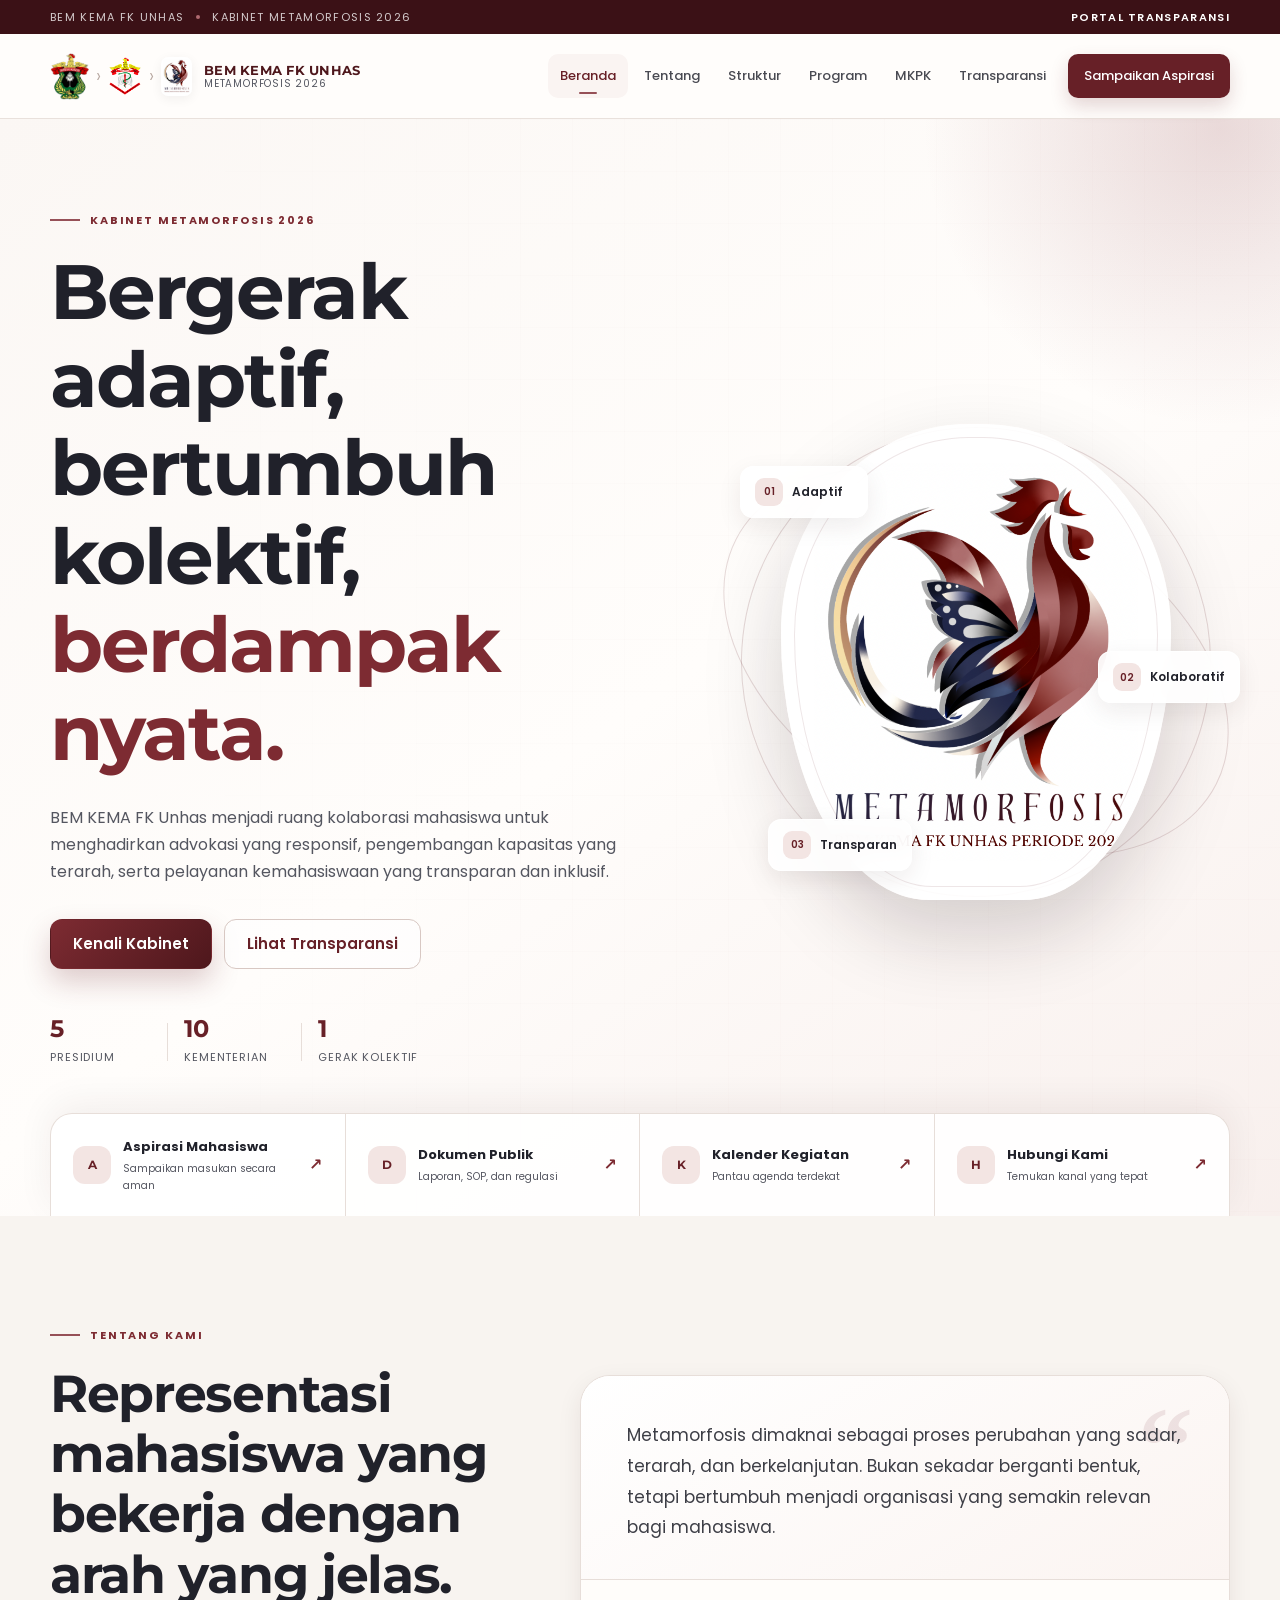
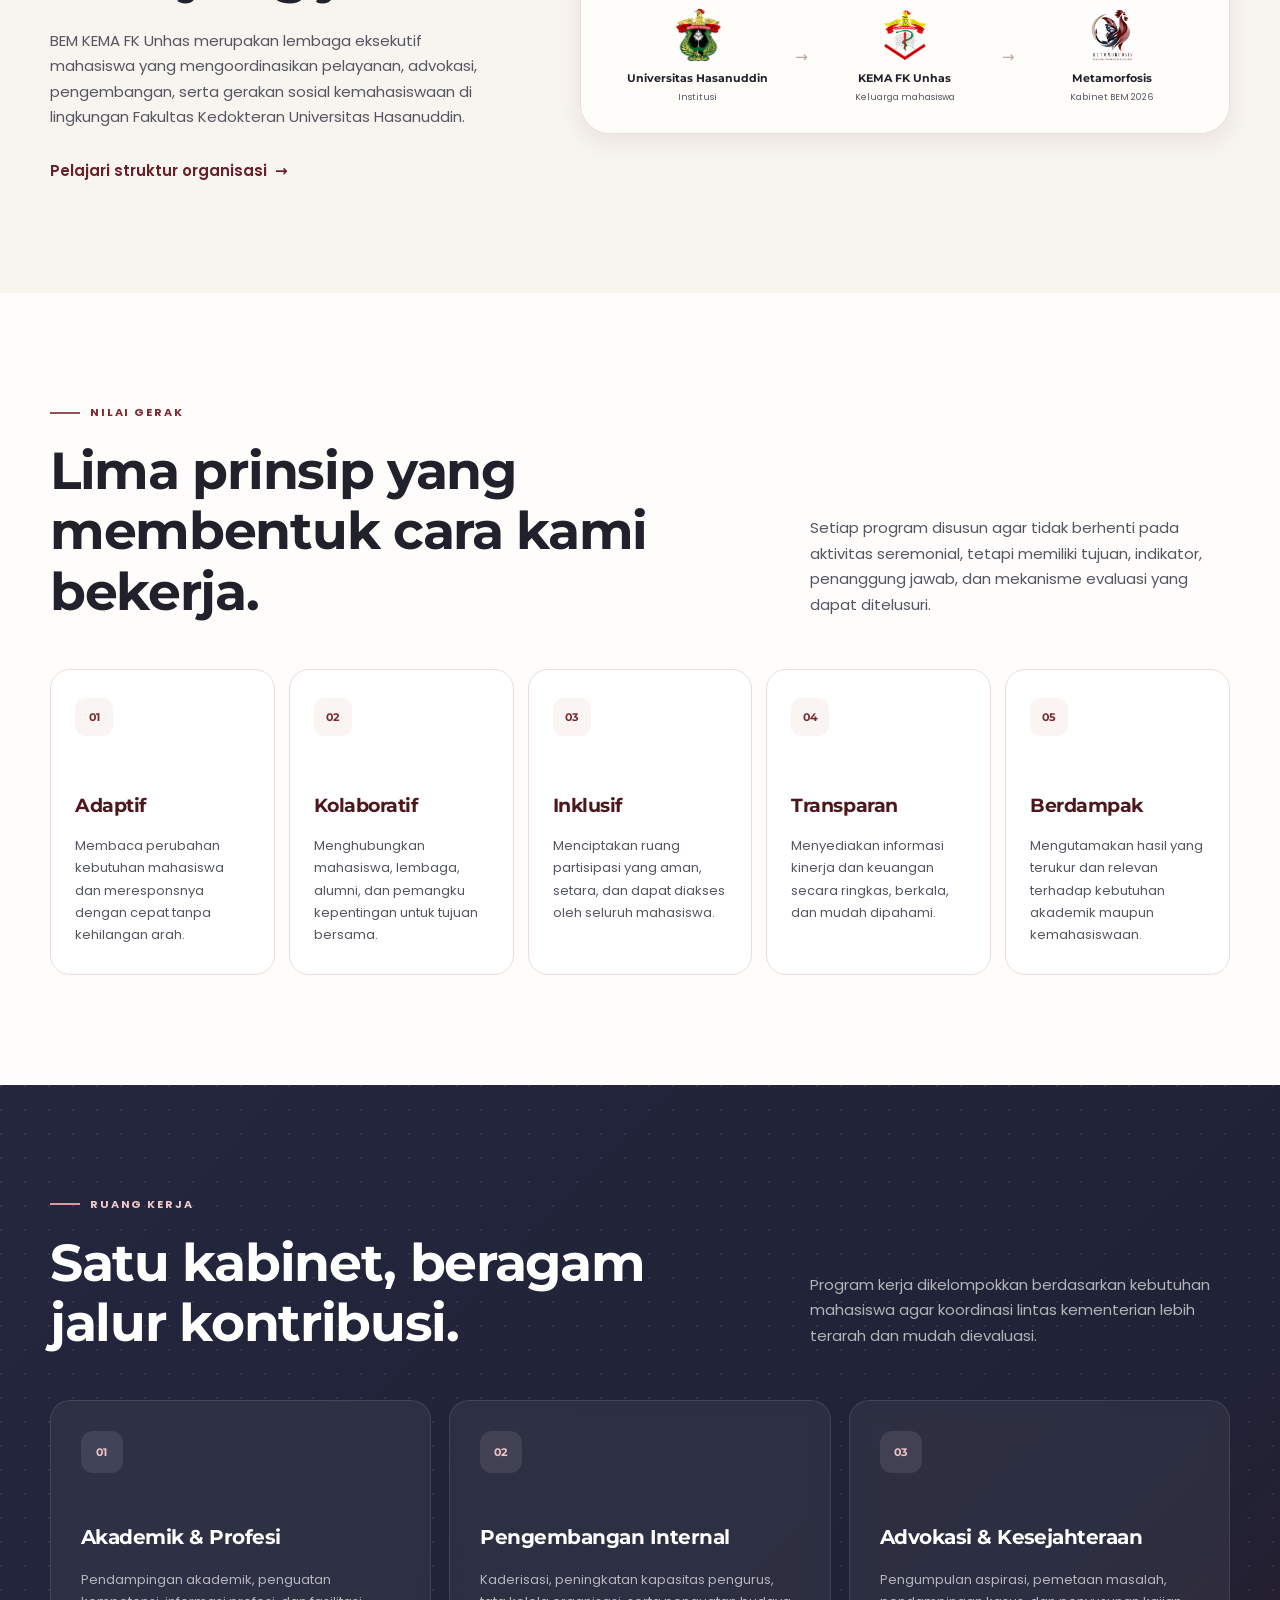
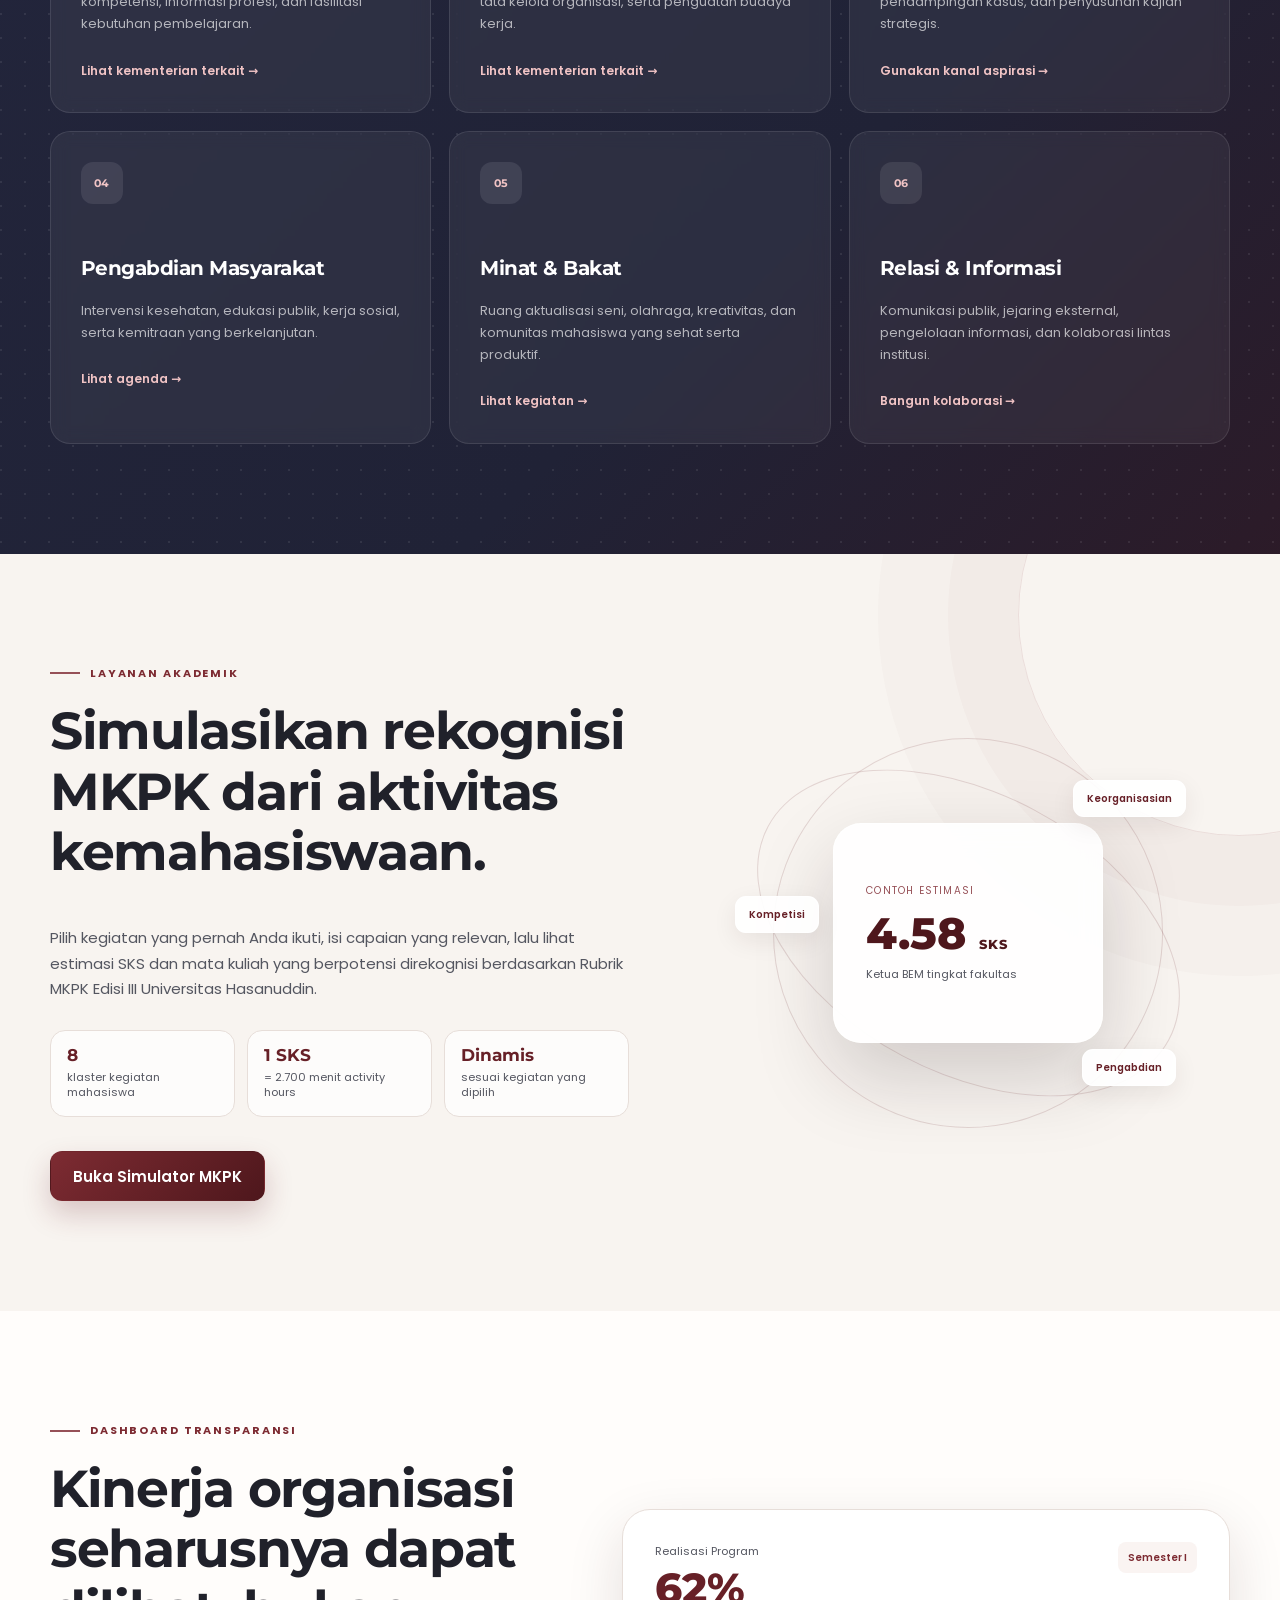
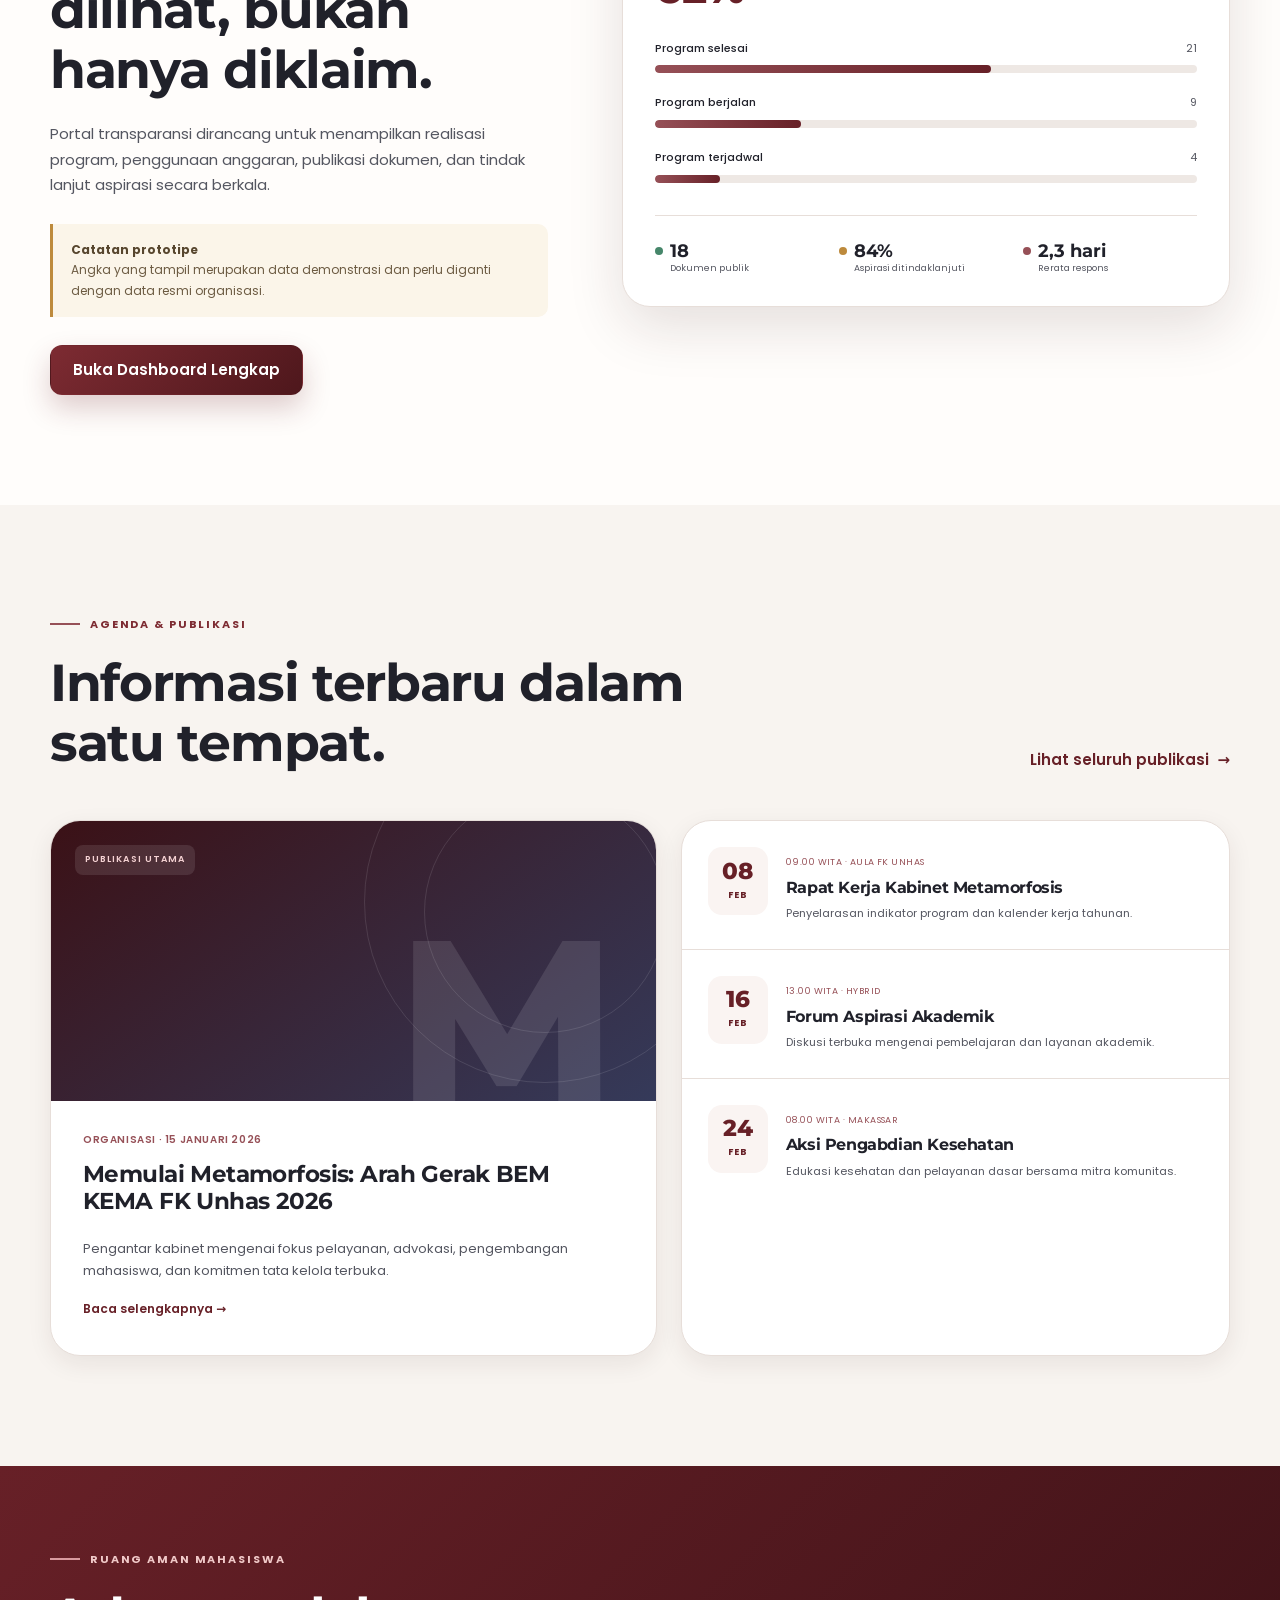
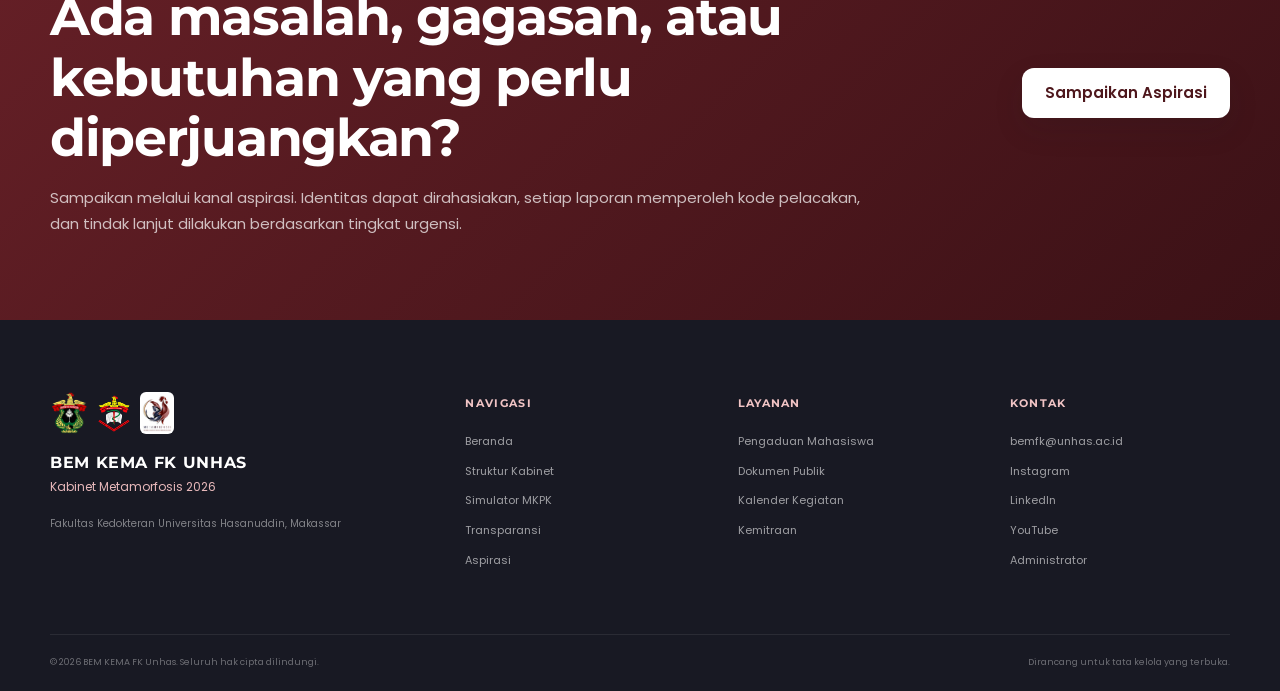
==== commit a9186144: "Tambahkan halaman admin dan perbarui struktur kementerian" ====
--- a/index.html
+++ b/index.html
@@ -1,262 +1,248 @@
-<!doctype html>
+<!DOCTYPE html>
+
 <html lang="id">
 <head>
-  <meta charset="utf-8">
-  <meta name="viewport" content="width=device-width, initial-scale=1">
-  <meta name="description" content="Portal resmi BEM Keluarga Mahasiswa Fakultas Kedokteran Universitas Hasanuddin, Kabinet Metamorfosis 2026.">
-  <meta name="theme-color" content="#6f2228">
-  <title>BEM KEMA FK Unhas | Kabinet Metamorfosis 2026</title>
-  <link rel="icon" href="assets/img/favicon.png" type="image/png">
-  <link rel="preconnect" href="https://fonts.googleapis.com">
-  <link rel="preconnect" href="https://fonts.gstatic.com" crossorigin>
-  <link href="https://fonts.googleapis.com/css2?family=Montserrat:wght@500;600;700;800&family=Poppins:wght@400;500;600;700&display=swap" rel="stylesheet">
-  <link rel="stylesheet" href="assets/css/styles.css">
+<meta charset="utf-8"/>
+<meta content="width=device-width, initial-scale=1" name="viewport"/>
+<meta content="Portal resmi BEM Keluarga Mahasiswa Fakultas Kedokteran Universitas Hasanuddin, Kabinet Metamorfosis 2026." name="description"/>
+<meta content="#6f2228" name="theme-color"/>
+<title>BEM KEMA FK Unhas | Kabinet Metamorfosis 2026</title>
+<link href="assets/img/favicon.png" rel="icon" type="image/png"/>
+<link href="https://fonts.googleapis.com" rel="preconnect"/>
+<link crossorigin="" href="https://fonts.gstatic.com" rel="preconnect"/>
+<link href="https://fonts.googleapis.com/css2?family=Montserrat:wght@500;600;700;800&amp;family=Poppins:wght@400;500;600;700&amp;display=swap" rel="stylesheet"/>
+<link href="assets/css/styles.css" rel="stylesheet"/>
 </head>
 <body data-page="home">
-  <a class="skip-link" href="#main">Lewati ke konten utama</a>
-
-  <div class="utility-bar">
-    <div class="container utility-inner">
-      <span>BEM KEMA FK UNHAS</span>
-      <span class="utility-dot" aria-hidden="true"></span>
-      <span>Kabinet Metamorfosis 2026</span>
-      <a href="transparansi.html">Portal Transparansi</a>
-    </div>
-  </div>
-
-  <header class="site-header" id="site-header">
-    <div class="container header-inner">
-      <a class="brand-lockup" href="index.html" aria-label="Beranda BEM KEMA FK Unhas">
-        <span class="brand-logo brand-logo--unhas"><img src="assets/img/logo-unhas.png" alt="Logo Universitas Hasanuddin"></span>
-        <span class="brand-connector" aria-hidden="true">›</span>
-        <span class="brand-logo brand-logo--kema"><img src="assets/img/logo-kema.png" alt="Logo Keluarga Mahasiswa Fakultas Kedokteran Unhas"></span>
-        <span class="brand-connector" aria-hidden="true">›</span>
-        <span class="brand-logo brand-logo--cabinet"><img src="assets/img/logo-metamorfosis.png" alt="Logo Kabinet Metamorfosis"></span>
-        <span class="brand-copy">
-          <strong>BEM KEMA FK UNHAS</strong>
-          <small>Metamorfosis 2026</small>
-        </span>
-      </a>
-
-      <button class="nav-toggle" type="button" aria-label="Buka menu navigasi" aria-expanded="false" aria-controls="primary-nav">
-        <span></span><span></span><span></span>
-      </button>
-
-      <nav class="primary-nav" id="primary-nav" aria-label="Navigasi utama">
-        <a href="index.html" data-nav="home">Beranda</a>
-        <a href="#tentang">Tentang</a>
-        <a href="struktur.html" data-nav="struktur">Struktur</a>
-        <a href="#program">Program</a>
-        <a href="mkpk.html" data-nav="mkpk">MKPK</a><a href="transparansi.html" data-nav="transparansi">Transparansi</a>
-        <a href="aspirasi.html" class="nav-cta" data-nav="aspirasi">Sampaikan Aspirasi</a>
-      </nav>
-    </div>
-  </header>
-
-  <main id="main">
-    <section class="hero">
-      <div class="hero-pattern" aria-hidden="true"></div>
-      <div class="container hero-grid">
-        <div class="hero-copy reveal">
-          <div class="eyebrow"><span></span>Kabinet Metamorfosis 2026</div>
-          <h1>Bergerak adaptif, bertumbuh kolektif, <em>berdampak nyata.</em></h1>
-          <p>BEM KEMA FK Unhas menjadi ruang kolaborasi mahasiswa untuk menghadirkan advokasi yang responsif, pengembangan kapasitas yang terarah, serta pelayanan kemahasiswaan yang transparan dan inklusif.</p>
-          <div class="hero-actions">
-            <a class="button button--primary" href="struktur.html">Kenali Kabinet</a>
-            <a class="button button--ghost" href="transparansi.html">Lihat Transparansi</a>
-          </div>
-          <div class="hero-meta" aria-label="Ringkasan organisasi">
-            <div><strong>5</strong><span>Presidium</span></div>
-            <div><strong>10</strong><span>Kementerian</span></div>
-            <div><strong>1</strong><span>Gerak Kolektif</span></div>
-          </div>
-        </div>
-
-        <div class="hero-visual reveal reveal-delay-1" aria-label="Identitas visual Kabinet Metamorfosis">
-          <div class="orbit orbit--one"></div>
-          <div class="orbit orbit--two"></div>
-          <div class="hero-logo-card">
-            <img src="assets/img/logo-metamorfosis.png" alt="Logo Kabinet Metamorfosis BEM KEMA FK Unhas 2026">
-          </div>
-          <div class="floating-note floating-note--top"><span>01</span>Adaptif</div>
-          <div class="floating-note floating-note--right"><span>02</span>Kolaboratif</div>
-          <div class="floating-note floating-note--bottom"><span>03</span>Transparan</div>
-        </div>
-      </div>
-      <div class="container quick-links reveal reveal-delay-2" aria-label="Layanan cepat">
-        <a href="aspirasi.html#form-aspirasi"><span class="quick-icon">A</span><span><strong>Aspirasi Mahasiswa</strong><small>Sampaikan masukan secara aman</small></span><b>↗</b></a>
-        <a href="transparansi.html#dokumen"><span class="quick-icon">D</span><span><strong>Dokumen Publik</strong><small>Laporan, SOP, dan regulasi</small></span><b>↗</b></a>
-        <a href="#agenda"><span class="quick-icon">K</span><span><strong>Kalender Kegiatan</strong><small>Pantau agenda terdekat</small></span><b>↗</b></a>
-        <a href="#kontak"><span class="quick-icon">H</span><span><strong>Hubungi Kami</strong><small>Temukan kanal yang tepat</small></span><b>↗</b></a>
-      </div>
-    </section>
-
-    <section class="section section--soft" id="tentang">
-      <div class="container split-layout">
-        <div class="section-intro reveal">
-          <div class="eyebrow"><span></span>Tentang Kami</div>
-          <h2>Representasi mahasiswa yang bekerja dengan arah yang jelas.</h2>
-          <p>BEM KEMA FK Unhas merupakan lembaga eksekutif mahasiswa yang mengoordinasikan pelayanan, advokasi, pengembangan, serta gerakan sosial kemahasiswaan di lingkungan Fakultas Kedokteran Universitas Hasanuddin.</p>
-          <a class="text-link" href="struktur.html">Pelajari struktur organisasi <span>→</span></a>
-        </div>
-        <div class="about-panel reveal reveal-delay-1">
-          <div class="about-quote">
-            <span class="quote-mark">“</span>
-            <p>Metamorfosis dimaknai sebagai proses perubahan yang sadar, terarah, dan berkelanjutan. Bukan sekadar berganti bentuk, tetapi bertumbuh menjadi organisasi yang semakin relevan bagi mahasiswa.</p>
-          </div>
-          <div class="identity-chain" aria-label="Hierarki identitas organisasi">
-            <div><img src="assets/img/logo-unhas.png" alt=""><strong>Universitas Hasanuddin</strong><small>Institusi</small></div>
-            <span>→</span>
-            <div><img src="assets/img/logo-kema.png" alt=""><strong>KEMA FK Unhas</strong><small>Keluarga mahasiswa</small></div>
-            <span>→</span>
-            <div><img src="assets/img/logo-metamorfosis.png" alt=""><strong>Metamorfosis</strong><small>Kabinet BEM 2026</small></div>
-          </div>
-        </div>
-      </div>
-    </section>
-
-    <section class="section" id="nilai">
-      <div class="container">
-        <div class="section-heading reveal">
-          <div>
-            <div class="eyebrow"><span></span>Nilai Gerak</div>
-            <h2>Lima prinsip yang membentuk cara kami bekerja.</h2>
-          </div>
-          <p>Setiap program disusun agar tidak berhenti pada aktivitas seremonial, tetapi memiliki tujuan, indikator, penanggung jawab, dan mekanisme evaluasi yang dapat ditelusuri.</p>
-        </div>
-        <div class="value-grid">
-          <article class="value-card reveal"><span>01</span><h3>Adaptif</h3><p>Membaca perubahan kebutuhan mahasiswa dan meresponsnya dengan cepat tanpa kehilangan arah.</p></article>
-          <article class="value-card reveal reveal-delay-1"><span>02</span><h3>Kolaboratif</h3><p>Menghubungkan mahasiswa, lembaga, alumni, dan pemangku kepentingan untuk tujuan bersama.</p></article>
-          <article class="value-card reveal reveal-delay-2"><span>03</span><h3>Inklusif</h3><p>Menciptakan ruang partisipasi yang aman, setara, dan dapat diakses oleh seluruh mahasiswa.</p></article>
-          <article class="value-card reveal reveal-delay-3"><span>04</span><h3>Transparan</h3><p>Menyediakan informasi kinerja dan keuangan secara ringkas, berkala, dan mudah dipahami.</p></article>
-          <article class="value-card reveal reveal-delay-4"><span>05</span><h3>Berdampak</h3><p>Mengutamakan hasil yang terukur dan relevan terhadap kebutuhan akademik maupun kemahasiswaan.</p></article>
-        </div>
-      </div>
-    </section>
-
-    <section class="section section--dark" id="program">
-      <div class="container">
-        <div class="section-heading section-heading--light reveal">
-          <div>
-            <div class="eyebrow eyebrow--light"><span></span>Ruang Kerja</div>
-            <h2>Satu kabinet, beragam jalur kontribusi.</h2>
-          </div>
-          <p>Program kerja dikelompokkan berdasarkan kebutuhan mahasiswa agar koordinasi lintas kementerian lebih terarah dan mudah dievaluasi.</p>
-        </div>
-        <div class="program-grid">
-          <article class="program-card reveal"><div class="program-number">01</div><h3>Akademik & Profesi</h3><p>Pendampingan akademik, penguatan kompetensi, informasi profesi, dan fasilitasi kebutuhan pembelajaran.</p><a href="struktur.html#menteri">Lihat kementerian terkait →</a></article>
-          <article class="program-card reveal reveal-delay-1"><div class="program-number">02</div><h3>Pengembangan Internal</h3><p>Kaderisasi, peningkatan kapasitas pengurus, tata kelola organisasi, serta penguatan budaya kerja.</p><a href="struktur.html#menteri">Lihat kementerian terkait →</a></article>
-          <article class="program-card reveal reveal-delay-2"><div class="program-number">03</div><h3>Advokasi & Kesejahteraan</h3><p>Pengumpulan aspirasi, pemetaan masalah, pendampingan kasus, dan penyusunan kajian strategis.</p><a href="aspirasi.html">Gunakan kanal aspirasi →</a></article>
-          <article class="program-card reveal"><div class="program-number">04</div><h3>Pengabdian Masyarakat</h3><p>Intervensi kesehatan, edukasi publik, kerja sosial, serta kemitraan yang berkelanjutan.</p><a href="#agenda">Lihat agenda →</a></article>
-          <article class="program-card reveal reveal-delay-1"><div class="program-number">05</div><h3>Minat & Bakat</h3><p>Ruang aktualisasi seni, olahraga, kreativitas, dan komunitas mahasiswa yang sehat serta produktif.</p><a href="#agenda">Lihat kegiatan →</a></article>
-          <article class="program-card reveal reveal-delay-2"><div class="program-number">06</div><h3>Relasi & Informasi</h3><p>Komunikasi publik, jejaring eksternal, pengelolaan informasi, dan kolaborasi lintas institusi.</p><a href="#kontak">Bangun kolaborasi →</a></article>
-        </div>
-      </div>
-    </section>
-
-    <section class="section section--soft mkpk-home" id="mkpk-preview">
-      <div class="container mkpk-home-grid">
-        <div class="mkpk-home-copy reveal">
-          <div class="eyebrow"><span></span>Layanan Akademik</div>
-          <h2>Simulasikan rekognisi MKPK dari aktivitas kemahasiswaan.</h2>
-          <p>Pilih kegiatan yang pernah Anda ikuti, isi capaian yang relevan, lalu lihat estimasi SKS dan mata kuliah yang berpotensi direkognisi berdasarkan Rubrik MKPK Edisi III Universitas Hasanuddin.</p>
-          <div class="mkpk-home-points">
-            <span><b>8</b> klaster kegiatan mahasiswa</span>
-            <span><b>1 SKS</b> = 2.700 menit activity hours</span>
-            <span><b>Dinamis</b> sesuai kegiatan yang dipilih</span>
-          </div>
-          <a class="button button--primary" href="mkpk.html">Buka Simulator MKPK</a>
-        </div>
-        <div class="mkpk-home-visual reveal reveal-delay-1" aria-hidden="true">
-          <div class="mkpk-orbit mkpk-orbit--one"></div>
-          <div class="mkpk-orbit mkpk-orbit--two"></div>
-          <div class="mkpk-home-score"><small>Contoh estimasi</small><strong>4.58 <em>SKS</em></strong><span>Ketua BEM tingkat fakultas</span></div>
-          <div class="mkpk-home-tag mkpk-home-tag--a">Keorganisasian</div>
-          <div class="mkpk-home-tag mkpk-home-tag--b">Kompetisi</div>
-          <div class="mkpk-home-tag mkpk-home-tag--c">Pengabdian</div>
-        </div>
-      </div>
-    </section>
-
-    <section class="section" id="transparansi-ringkas">
-      <div class="container transparency-preview">
-        <div class="transparency-copy reveal">
-          <div class="eyebrow"><span></span>Dashboard Transparansi</div>
-          <h2>Kinerja organisasi seharusnya dapat dilihat, bukan hanya diklaim.</h2>
-          <p>Portal transparansi dirancang untuk menampilkan realisasi program, penggunaan anggaran, publikasi dokumen, dan tindak lanjut aspirasi secara berkala.</p>
-          <div class="demo-notice"><strong>Catatan prototipe</strong> Angka yang tampil merupakan data demonstrasi dan perlu diganti dengan data resmi organisasi.</div>
-          <a class="button button--primary" href="transparansi.html">Buka Dashboard Lengkap</a>
-        </div>
-        <div class="transparency-widget reveal reveal-delay-1">
-          <div class="widget-head"><div><small>Realisasi Program</small><strong>62%</strong></div><span>Semester I</span></div>
-          <div class="mini-bars" aria-label="Progres program demonstrasi">
-            <div><span><b>Program selesai</b><em>21</em></span><i><u style="width:62%"></u></i></div>
-            <div><span><b>Program berjalan</b><em>9</em></span><i><u style="width:27%"></u></i></div>
-            <div><span><b>Program terjadwal</b><em>4</em></span><i><u style="width:12%"></u></i></div>
-          </div>
-          <div class="widget-stats">
-            <div><span class="status-dot status-dot--green"></span><strong>18</strong><small>Dokumen publik</small></div>
-            <div><span class="status-dot status-dot--amber"></span><strong>84%</strong><small>Aspirasi ditindaklanjuti</small></div>
-            <div><span class="status-dot status-dot--red"></span><strong>2,3 hari</strong><small>Rerata respons</small></div>
-          </div>
-        </div>
-      </div>
-    </section>
-
-    <section class="section section--soft" id="agenda">
-      <div class="container">
-        <div class="section-heading reveal">
-          <div>
-            <div class="eyebrow"><span></span>Agenda & Publikasi</div>
-            <h2>Informasi terbaru dalam satu tempat.</h2>
-          </div>
-          <a class="text-link" href="#">Lihat seluruh publikasi <span>→</span></a>
-        </div>
-        <div class="content-grid">
-          <article class="news-card news-card--featured reveal">
-            <div class="news-visual"><span>Publikasi Utama</span><div class="news-monogram">M</div></div>
-            <div class="news-body"><div class="news-meta">Organisasi · 15 Januari 2026</div><h3>Memulai Metamorfosis: Arah Gerak BEM KEMA FK Unhas 2026</h3><p>Pengantar kabinet mengenai fokus pelayanan, advokasi, pengembangan mahasiswa, dan komitmen tata kelola terbuka.</p><a href="#">Baca selengkapnya →</a></div>
-          </article>
-          <div class="agenda-list reveal reveal-delay-1">
-            <article><div class="date-box"><strong>08</strong><span>FEB</span></div><div><small>09.00 WITA · Aula FK Unhas</small><h3>Rapat Kerja Kabinet Metamorfosis</h3><p>Penyelarasan indikator program dan kalender kerja tahunan.</p></div></article>
-            <article><div class="date-box"><strong>16</strong><span>FEB</span></div><div><small>13.00 WITA · Hybrid</small><h3>Forum Aspirasi Akademik</h3><p>Diskusi terbuka mengenai pembelajaran dan layanan akademik.</p></div></article>
-            <article><div class="date-box"><strong>24</strong><span>FEB</span></div><div><small>08.00 WITA · Makassar</small><h3>Aksi Pengabdian Kesehatan</h3><p>Edukasi kesehatan dan pelayanan dasar bersama mitra komunitas.</p></div></article>
-          </div>
-        </div>
-      </div>
-    </section>
-
-    <section class="section aspiration-cta">
-      <div class="container aspiration-inner reveal">
-        <div>
-          <div class="eyebrow eyebrow--light"><span></span>Ruang Aman Mahasiswa</div>
-          <h2>Ada masalah, gagasan, atau kebutuhan yang perlu diperjuangkan?</h2>
-          <p>Sampaikan melalui kanal aspirasi. Identitas dapat dirahasiakan, setiap laporan memperoleh kode pelacakan, dan tindak lanjut dilakukan berdasarkan tingkat urgensi.</p>
-        </div>
-        <a class="button button--light" href="aspirasi.html">Sampaikan Aspirasi</a>
-      </div>
-    </section>
-  </main>
-
-  <footer class="site-footer" id="kontak">
-    <div class="container footer-grid">
-      <div class="footer-brand">
-        <div class="footer-logos">
-          <img src="assets/img/logo-unhas.png" alt="Logo Universitas Hasanuddin">
-          <img src="assets/img/logo-kema.png" alt="Logo KEMA FK Unhas">
-          <img src="assets/img/logo-metamorfosis.png" alt="Logo Kabinet Metamorfosis">
-        </div>
-        <h3>BEM KEMA FK UNHAS</h3>
-        <p>Kabinet Metamorfosis 2026</p>
-        <small>Fakultas Kedokteran Universitas Hasanuddin, Makassar</small>
-      </div>
-      <div><h4>Navigasi</h4><a href="index.html">Beranda</a><a href="struktur.html">Struktur Kabinet</a><a href="mkpk.html">Simulator MKPK</a><a href="transparansi.html">Transparansi</a><a href="aspirasi.html">Aspirasi</a></div>
-      <div><h4>Layanan</h4><a href="aspirasi.html#form-aspirasi">Pengaduan Mahasiswa</a><a href="transparansi.html#dokumen">Dokumen Publik</a><a href="#agenda">Kalender Kegiatan</a><a href="mailto:bemfk@unhas.ac.id">Kemitraan</a></div>
-      <div><h4>Kontak</h4><a href="mailto:bemfk@unhas.ac.id">bemfk@unhas.ac.id</a><a href="#">Instagram</a><a href="#">LinkedIn</a><a href="#">YouTube</a></div>
-    </div>
-    <div class="container footer-bottom"><span>© 2026 BEM KEMA FK Unhas. Seluruh hak cipta dilindungi.</span><span>Dirancang untuk tata kelola yang terbuka.</span></div>
-  </footer>
-
-  <script src="assets/js/main.js"></script>
+<a class="skip-link" href="#main">Lewati ke konten utama</a>
+<div class="utility-bar">
+<div class="container utility-inner">
+<span>BEM KEMA FK UNHAS</span>
+<span aria-hidden="true" class="utility-dot"></span>
+<span>Kabinet Metamorfosis 2026</span>
+<a href="transparansi.html">Portal Transparansi</a>
+</div>
+</div>
+<header class="site-header" id="site-header">
+<div class="container header-inner">
+<a aria-label="Beranda BEM KEMA FK Unhas" class="brand-lockup" href="index.html">
+<span class="brand-logo brand-logo--unhas"><img alt="Logo Universitas Hasanuddin" src="assets/img/logo-unhas.png"/></span>
+<span aria-hidden="true" class="brand-connector">›</span>
+<span class="brand-logo brand-logo--kema"><img alt="Logo Keluarga Mahasiswa Fakultas Kedokteran Unhas" src="assets/img/logo-kema.png"/></span>
+<span aria-hidden="true" class="brand-connector">›</span>
+<span class="brand-logo brand-logo--cabinet"><img alt="Logo Kabinet Metamorfosis" src="assets/img/logo-metamorfosis.png"/></span>
+<span class="brand-copy">
+<strong>BEM KEMA FK UNHAS</strong>
+<small>Metamorfosis 2026</small>
+</span>
+</a>
+<button aria-controls="primary-nav" aria-expanded="false" aria-label="Buka menu navigasi" class="nav-toggle" type="button">
+<span></span><span></span><span></span>
+</button>
+<nav aria-label="Navigasi utama" class="primary-nav" id="primary-nav">
+<a data-nav="home" href="index.html">Beranda</a>
+<a href="#tentang">Tentang</a>
+<a data-nav="struktur" href="struktur.html">Struktur</a>
+<a href="#program">Program</a>
+<a data-nav="mkpk" href="mkpk.html">MKPK</a><a data-nav="transparansi" href="transparansi.html">Transparansi</a>
+<a class="nav-cta" data-nav="aspirasi" href="aspirasi.html">Sampaikan Aspirasi</a>
+</nav>
+</div>
+</header>
+<main id="main">
+<section class="hero">
+<div aria-hidden="true" class="hero-pattern"></div>
+<div class="container hero-grid">
+<div class="hero-copy reveal">
+<div class="eyebrow"><span></span>Kabinet Metamorfosis 2026</div>
+<h1>Bergerak adaptif, bertumbuh kolektif, <em>berdampak nyata.</em></h1>
+<p>BEM KEMA FK Unhas menjadi ruang kolaborasi mahasiswa untuk menghadirkan advokasi yang responsif, pengembangan kapasitas yang terarah, serta pelayanan kemahasiswaan yang transparan dan inklusif.</p>
+<div class="hero-actions">
+<a class="button button--primary" href="struktur.html">Kenali Kabinet</a>
+<a class="button button--ghost" href="transparansi.html">Lihat Transparansi</a>
+</div>
+<div aria-label="Ringkasan organisasi" class="hero-meta">
+<div><strong>5</strong><span>Presidium</span></div>
+<div><strong>10</strong><span>Kementerian</span></div>
+<div><strong>1</strong><span>Gerak Kolektif</span></div>
+</div>
+</div>
+<div aria-label="Identitas visual Kabinet Metamorfosis" class="hero-visual reveal reveal-delay-1">
+<div class="orbit orbit--one"></div>
+<div class="orbit orbit--two"></div>
+<div class="hero-logo-card">
+<img alt="Logo Kabinet Metamorfosis BEM KEMA FK Unhas 2026" src="assets/img/logo-metamorfosis.png"/>
+</div>
+<div class="floating-note floating-note--top"><span>01</span>Adaptif</div>
+<div class="floating-note floating-note--right"><span>02</span>Kolaboratif</div>
+<div class="floating-note floating-note--bottom"><span>03</span>Transparan</div>
+</div>
+</div>
+<div aria-label="Layanan cepat" class="container quick-links reveal reveal-delay-2">
+<a href="aspirasi.html#form-aspirasi"><span class="quick-icon">A</span><span><strong>Aspirasi Mahasiswa</strong><small>Sampaikan masukan secara aman</small></span><b>↗</b></a>
+<a href="transparansi.html#dokumen"><span class="quick-icon">D</span><span><strong>Dokumen Publik</strong><small>Laporan, SOP, dan regulasi</small></span><b>↗</b></a>
+<a href="#agenda"><span class="quick-icon">K</span><span><strong>Kalender Kegiatan</strong><small>Pantau agenda terdekat</small></span><b>↗</b></a>
+<a href="#kontak"><span class="quick-icon">H</span><span><strong>Hubungi Kami</strong><small>Temukan kanal yang tepat</small></span><b>↗</b></a>
+</div>
+</section>
+<section class="section section--soft" id="tentang">
+<div class="container split-layout">
+<div class="section-intro reveal">
+<div class="eyebrow"><span></span>Tentang Kami</div>
+<h2>Representasi mahasiswa yang bekerja dengan arah yang jelas.</h2>
+<p>BEM KEMA FK Unhas merupakan lembaga eksekutif mahasiswa yang mengoordinasikan pelayanan, advokasi, pengembangan, serta gerakan sosial kemahasiswaan di lingkungan Fakultas Kedokteran Universitas Hasanuddin.</p>
+<a class="text-link" href="struktur.html">Pelajari struktur organisasi <span>→</span></a>
+</div>
+<div class="about-panel reveal reveal-delay-1">
+<div class="about-quote">
+<span class="quote-mark">“</span>
+<p>Metamorfosis dimaknai sebagai proses perubahan yang sadar, terarah, dan berkelanjutan. Bukan sekadar berganti bentuk, tetapi bertumbuh menjadi organisasi yang semakin relevan bagi mahasiswa.</p>
+</div>
+<div aria-label="Hierarki identitas organisasi" class="identity-chain">
+<div><img alt="" src="assets/img/logo-unhas.png"/><strong>Universitas Hasanuddin</strong><small>Institusi</small></div>
+<span>→</span>
+<div><img alt="" src="assets/img/logo-kema.png"/><strong>KEMA FK Unhas</strong><small>Keluarga mahasiswa</small></div>
+<span>→</span>
+<div><img alt="" src="assets/img/logo-metamorfosis.png"/><strong>Metamorfosis</strong><small>Kabinet BEM 2026</small></div>
+</div>
+</div>
+</div>
+</section>
+<section class="section" id="nilai">
+<div class="container">
+<div class="section-heading reveal">
+<div>
+<div class="eyebrow"><span></span>Nilai Gerak</div>
+<h2>Lima prinsip yang membentuk cara kami bekerja.</h2>
+</div>
+<p>Setiap program disusun agar tidak berhenti pada aktivitas seremonial, tetapi memiliki tujuan, indikator, penanggung jawab, dan mekanisme evaluasi yang dapat ditelusuri.</p>
+</div>
+<div class="value-grid">
+<article class="value-card reveal"><span>01</span><h3>Adaptif</h3><p>Membaca perubahan kebutuhan mahasiswa dan meresponsnya dengan cepat tanpa kehilangan arah.</p></article>
+<article class="value-card reveal reveal-delay-1"><span>02</span><h3>Kolaboratif</h3><p>Menghubungkan mahasiswa, lembaga, alumni, dan pemangku kepentingan untuk tujuan bersama.</p></article>
+<article class="value-card reveal reveal-delay-2"><span>03</span><h3>Inklusif</h3><p>Menciptakan ruang partisipasi yang aman, setara, dan dapat diakses oleh seluruh mahasiswa.</p></article>
+<article class="value-card reveal reveal-delay-3"><span>04</span><h3>Transparan</h3><p>Menyediakan informasi kinerja dan keuangan secara ringkas, berkala, dan mudah dipahami.</p></article>
+<article class="value-card reveal reveal-delay-4"><span>05</span><h3>Berdampak</h3><p>Mengutamakan hasil yang terukur dan relevan terhadap kebutuhan akademik maupun kemahasiswaan.</p></article>
+</div>
+</div>
+</section>
+<section class="section section--dark" id="program">
+<div class="container">
+<div class="section-heading section-heading--light reveal">
+<div>
+<div class="eyebrow eyebrow--light"><span></span>Ruang Kerja</div>
+<h2>Satu kabinet, beragam jalur kontribusi.</h2>
+</div>
+<p>Program kerja dikelompokkan berdasarkan kebutuhan mahasiswa agar koordinasi lintas kementerian lebih terarah dan mudah dievaluasi.</p>
+</div>
+<div class="program-grid">
+<article class="program-card reveal"><div class="program-number">01</div><h3>Akademik &amp; Profesi</h3><p>Pendampingan akademik, penguatan kompetensi, informasi profesi, dan fasilitasi kebutuhan pembelajaran.</p><a href="struktur.html#menteri">Lihat kementerian terkait →</a></article>
+<article class="program-card reveal reveal-delay-1"><div class="program-number">02</div><h3>Pengembangan Internal</h3><p>Kaderisasi, peningkatan kapasitas pengurus, tata kelola organisasi, serta penguatan budaya kerja.</p><a href="struktur.html#menteri">Lihat kementerian terkait →</a></article>
+<article class="program-card reveal reveal-delay-2"><div class="program-number">03</div><h3>Advokasi &amp; Kesejahteraan</h3><p>Pengumpulan aspirasi, pemetaan masalah, pendampingan kasus, dan penyusunan kajian strategis.</p><a href="aspirasi.html">Gunakan kanal aspirasi →</a></article>
+<article class="program-card reveal"><div class="program-number">04</div><h3>Pengabdian Masyarakat</h3><p>Intervensi kesehatan, edukasi publik, kerja sosial, serta kemitraan yang berkelanjutan.</p><a href="#agenda">Lihat agenda →</a></article>
+<article class="program-card reveal reveal-delay-1"><div class="program-number">05</div><h3>Minat &amp; Bakat</h3><p>Ruang aktualisasi seni, olahraga, kreativitas, dan komunitas mahasiswa yang sehat serta produktif.</p><a href="#agenda">Lihat kegiatan →</a></article>
+<article class="program-card reveal reveal-delay-2"><div class="program-number">06</div><h3>Relasi &amp; Informasi</h3><p>Komunikasi publik, jejaring eksternal, pengelolaan informasi, dan kolaborasi lintas institusi.</p><a href="#kontak">Bangun kolaborasi →</a></article>
+</div>
+</div>
+</section>
+<section class="section section--soft mkpk-home" id="mkpk-preview">
+<div class="container mkpk-home-grid">
+<div class="mkpk-home-copy reveal">
+<div class="eyebrow"><span></span>Layanan Akademik</div>
+<h2>Simulasikan rekognisi MKPK dari aktivitas kemahasiswaan.</h2>
+<p>Pilih kegiatan yang pernah Anda ikuti, isi capaian yang relevan, lalu lihat estimasi SKS dan mata kuliah yang berpotensi direkognisi berdasarkan Rubrik MKPK Edisi III Universitas Hasanuddin.</p>
+<div class="mkpk-home-points">
+<span><b>8</b> klaster kegiatan mahasiswa</span>
+<span><b>1 SKS</b> = 2.700 menit activity hours</span>
+<span><b>Dinamis</b> sesuai kegiatan yang dipilih</span>
+</div>
+<a class="button button--primary" href="mkpk.html">Buka Simulator MKPK</a>
+</div>
+<div aria-hidden="true" class="mkpk-home-visual reveal reveal-delay-1">
+<div class="mkpk-orbit mkpk-orbit--one"></div>
+<div class="mkpk-orbit mkpk-orbit--two"></div>
+<div class="mkpk-home-score"><small>Contoh estimasi</small><strong>4.58 <em>SKS</em></strong><span>Ketua BEM tingkat fakultas</span></div>
+<div class="mkpk-home-tag mkpk-home-tag--a">Keorganisasian</div>
+<div class="mkpk-home-tag mkpk-home-tag--b">Kompetisi</div>
+<div class="mkpk-home-tag mkpk-home-tag--c">Pengabdian</div>
+</div>
+</div>
+</section>
+<section class="section" id="transparansi-ringkas">
+<div class="container transparency-preview">
+<div class="transparency-copy reveal">
+<div class="eyebrow"><span></span>Dashboard Transparansi</div>
+<h2>Kinerja organisasi seharusnya dapat dilihat, bukan hanya diklaim.</h2>
+<p>Portal transparansi dirancang untuk menampilkan realisasi program, penggunaan anggaran, publikasi dokumen, dan tindak lanjut aspirasi secara berkala.</p>
+<div class="demo-notice"><strong>Catatan prototipe</strong> Angka yang tampil merupakan data demonstrasi dan perlu diganti dengan data resmi organisasi.</div>
+<a class="button button--primary" href="transparansi.html">Buka Dashboard Lengkap</a>
+</div>
+<div class="transparency-widget reveal reveal-delay-1">
+<div class="widget-head"><div><small>Realisasi Program</small><strong>62%</strong></div><span>Semester I</span></div>
+<div aria-label="Progres program demonstrasi" class="mini-bars">
+<div><span><b>Program selesai</b><em>21</em></span><i><u style="width:62%"></u></i></div>
+<div><span><b>Program berjalan</b><em>9</em></span><i><u style="width:27%"></u></i></div>
+<div><span><b>Program terjadwal</b><em>4</em></span><i><u style="width:12%"></u></i></div>
+</div>
+<div class="widget-stats">
+<div><span class="status-dot status-dot--green"></span><strong>18</strong><small>Dokumen publik</small></div>
+<div><span class="status-dot status-dot--amber"></span><strong>84%</strong><small>Aspirasi ditindaklanjuti</small></div>
+<div><span class="status-dot status-dot--red"></span><strong>2,3 hari</strong><small>Rerata respons</small></div>
+</div>
+</div>
+</div>
+</section>
+<section class="section section--soft" id="agenda">
+<div class="container">
+<div class="section-heading reveal">
+<div>
+<div class="eyebrow"><span></span>Agenda &amp; Publikasi</div>
+<h2>Informasi terbaru dalam satu tempat.</h2>
+</div>
+<a class="text-link" href="#">Lihat seluruh publikasi <span>→</span></a>
+</div>
+<div class="content-grid">
+<article class="news-card news-card--featured reveal">
+<div class="news-visual"><span>Publikasi Utama</span><div class="news-monogram">M</div></div>
+<div class="news-body"><div class="news-meta">Organisasi · 15 Januari 2026</div><h3>Memulai Metamorfosis: Arah Gerak BEM KEMA FK Unhas 2026</h3><p>Pengantar kabinet mengenai fokus pelayanan, advokasi, pengembangan mahasiswa, dan komitmen tata kelola terbuka.</p><a href="#">Baca selengkapnya →</a></div>
+</article>
+<div class="agenda-list reveal reveal-delay-1">
+<article><div class="date-box"><strong>08</strong><span>FEB</span></div><div><small>09.00 WITA · Aula FK Unhas</small><h3>Rapat Kerja Kabinet Metamorfosis</h3><p>Penyelarasan indikator program dan kalender kerja tahunan.</p></div></article>
+<article><div class="date-box"><strong>16</strong><span>FEB</span></div><div><small>13.00 WITA · Hybrid</small><h3>Forum Aspirasi Akademik</h3><p>Diskusi terbuka mengenai pembelajaran dan layanan akademik.</p></div></article>
+<article><div class="date-box"><strong>24</strong><span>FEB</span></div><div><small>08.00 WITA · Makassar</small><h3>Aksi Pengabdian Kesehatan</h3><p>Edukasi kesehatan dan pelayanan dasar bersama mitra komunitas.</p></div></article>
+</div>
+</div>
+</div>
+</section>
+<section class="section aspiration-cta">
+<div class="container aspiration-inner reveal">
+<div>
+<div class="eyebrow eyebrow--light"><span></span>Ruang Aman Mahasiswa</div>
+<h2>Ada masalah, gagasan, atau kebutuhan yang perlu diperjuangkan?</h2>
+<p>Sampaikan melalui kanal aspirasi. Identitas dapat dirahasiakan, setiap laporan memperoleh kode pelacakan, dan tindak lanjut dilakukan berdasarkan tingkat urgensi.</p>
+</div>
+<a class="button button--light" href="aspirasi.html">Sampaikan Aspirasi</a>
+</div>
+</section>
+</main>
+<footer class="site-footer" id="kontak">
+<div class="container footer-grid">
+<div class="footer-brand">
+<div class="footer-logos">
+<img alt="Logo Universitas Hasanuddin" src="assets/img/logo-unhas.png"/>
+<img alt="Logo KEMA FK Unhas" src="assets/img/logo-kema.png"/>
+<img alt="Logo Kabinet Metamorfosis" src="assets/img/logo-metamorfosis.png"/>
+</div>
+<h3>BEM KEMA FK UNHAS</h3>
+<p>Kabinet Metamorfosis 2026</p>
+<small>Fakultas Kedokteran Universitas Hasanuddin, Makassar</small>
+</div>
+<div><h4>Navigasi</h4><a href="index.html">Beranda</a><a href="struktur.html">Struktur Kabinet</a><a href="mkpk.html">Simulator MKPK</a><a href="transparansi.html">Transparansi</a><a href="aspirasi.html">Aspirasi</a></div>
+<div><h4>Layanan</h4><a href="aspirasi.html#form-aspirasi">Pengaduan Mahasiswa</a><a href="transparansi.html#dokumen">Dokumen Publik</a><a href="#agenda">Kalender Kegiatan</a><a href="mailto:bemfk@unhas.ac.id">Kemitraan</a></div>
+<div><h4>Kontak</h4><a href="mailto:bemfk@unhas.ac.id">bemfk@unhas.ac.id</a><a href="#">Instagram</a><a href="#">LinkedIn</a><a href="#">YouTube</a><a href="admin/login.html">Administrator</a></div>
+</div>
+<div class="container footer-bottom"><span>© 2026 BEM KEMA FK Unhas. Seluruh hak cipta dilindungi.</span><span>Dirancang untuk tata kelola yang terbuka.</span></div>
+</footer>
+<script src="assets/js/main.js"></script>
 </body>
 </html>
--- a/assets/css/styles.css
+++ b/assets/css/styles.css
@@ -623,3 +623,216 @@
   *, *::before, *::after { scroll-behavior: auto !important; animation-duration: .01ms !important; animation-iteration-count: 1 !important; transition-duration: .01ms !important; }
   .reveal { opacity: 1; transform: none; }
 }
+
+/* ================================================================
+   MKPK SIMULATOR
+   Added for the interactive MKPK recognition calculator.
+   ================================================================ */
+
+.mkpk-home { position: relative; overflow: hidden; }
+.mkpk-home::before { content:""; position:absolute; width:440px; height:440px; right:-180px; top:-160px; border-radius:50%; border:1px solid rgba(125,43,50,.11); box-shadow:0 0 0 70px rgba(125,43,50,.025),0 0 0 140px rgba(125,43,50,.018); }
+.mkpk-home-grid { position:relative; z-index:1; display:grid; grid-template-columns:1.05fr .95fr; gap:78px; align-items:center; }
+.mkpk-home-copy > p { max-width:680px; color:var(--ink-soft); font-size:15px; }
+.mkpk-home-points { display:grid; grid-template-columns:repeat(3,1fr); gap:12px; margin:28px 0 34px; }
+.mkpk-home-points span { min-height:86px; display:flex; flex-direction:column; justify-content:center; padding:16px; border:1px solid var(--line); border-radius:15px; background:rgba(255,255,255,.72); color:var(--ink-soft); font-size:11px; line-height:1.4; }
+.mkpk-home-points b { margin-bottom:6px; color:var(--red-800); font:700 17px/1 var(--font-display); }
+.mkpk-home-visual { position:relative; min-height:430px; display:grid; place-items:center; }
+.mkpk-orbit { position:absolute; border:1px solid rgba(103,32,39,.15); border-radius:50%; }
+.mkpk-orbit--one { width:390px; height:390px; transform:rotate(-18deg); }
+.mkpk-orbit--two { width:455px; height:280px; transform:rotate(28deg); }
+.mkpk-home-score { position:relative; z-index:2; width:270px; min-height:220px; display:flex; flex-direction:column; justify-content:center; padding:32px; border:1px solid rgba(255,255,255,.9); border-radius:28px; background:rgba(255,255,255,.9); box-shadow:var(--shadow-lg); backdrop-filter:blur(14px); }
+.mkpk-home-score small { color:var(--red-600); font-size:10px; letter-spacing:.12em; text-transform:uppercase; }
+.mkpk-home-score strong { margin:12px 0 10px; color:var(--red-900); font:800 44px/1 var(--font-display); }
+.mkpk-home-score strong em { font-size:13px; font-style:normal; letter-spacing:.06em; }
+.mkpk-home-score span { color:var(--ink-soft); font-size:11px; }
+.mkpk-home-tag { position:absolute; z-index:3; padding:9px 13px; border:1px solid rgba(255,255,255,.95); border-radius:11px; background:rgba(255,255,255,.92); box-shadow:var(--shadow-sm); color:var(--red-800); font-size:10px; font-weight:600; }
+.mkpk-home-tag--a { top:62px; right:44px; }
+.mkpk-home-tag--b { left:28px; top:178px; }
+.mkpk-home-tag--c { right:54px; bottom:62px; }
+
+.page-hero--mkpk { min-height:540px; }
+.mkpk-hero-grid { position:relative; z-index:2; display:grid; grid-template-columns:1.05fr .65fr; gap:72px; align-items:center; }
+.mkpk-hero-actions { display:flex; flex-wrap:wrap; gap:12px; margin-top:30px; }
+.mkpk-button-outline { color:#fff; border-color:rgba(255,255,255,.25); background:rgba(255,255,255,.05); }
+.mkpk-button-outline:hover { background:rgba(255,255,255,.1); }
+.mkpk-hero-panel { position:relative; display:grid; gap:11px; padding:28px; border:1px solid rgba(255,255,255,.14); border-radius:26px; background:rgba(255,255,255,.06); backdrop-filter:blur(8px); overflow:hidden; }
+.mkpk-hero-panel::after { content:"Σ"; position:absolute; right:-18px; bottom:-52px; color:rgba(255,255,255,.06); font:800 210px/1 var(--font-display); }
+.mkpk-hero-metric { position:relative; z-index:1; display:flex; justify-content:space-between; align-items:end; gap:18px; padding:16px 0; border-bottom:1px solid rgba(255,255,255,.12); }
+.mkpk-hero-metric:last-of-type { border-bottom:0; }
+.mkpk-hero-metric small { color:rgba(255,255,255,.58); font-size:10px; text-transform:uppercase; letter-spacing:.1em; }
+.mkpk-hero-metric strong { color:#fff; font:700 24px/1 var(--font-display); text-align:right; }
+.mkpk-hero-metric strong em { display:block; margin-top:5px; color:#e5babd; font:500 9px/1.2 var(--font-body); font-style:normal; text-transform:uppercase; letter-spacing:.1em; }
+.mkpk-hero-lines { display:flex; gap:7px; margin-top:8px; }
+.mkpk-hero-lines i { height:4px; flex:1; border-radius:8px; background:rgba(255,255,255,.12); }
+.mkpk-hero-lines i:first-child { background:#d79ba0; }
+
+.mkpk-disclaimer { margin-top:-28px; position:relative; z-index:4; }
+.mkpk-alert { display:grid; grid-template-columns:auto 1fr; gap:16px; padding:20px 24px; border:1px solid #eadbd6; border-radius:18px; background:rgba(255,253,251,.96); box-shadow:var(--shadow-sm); }
+.mkpk-alert-icon { width:32px; height:32px; display:grid; place-items:center; border-radius:50%; background:var(--rose-100); color:var(--red-800); font-weight:700; }
+.mkpk-alert strong { color:var(--red-900); font-family:var(--font-display); }
+.mkpk-alert p { margin:4px 0 0; color:var(--ink-soft); font-size:12px; }
+
+.mkpk-simulator-section { padding-top:90px; }
+.mkpk-workspace { display:grid; grid-template-columns:minmax(0,1.15fr) minmax(340px,.55fr); gap:28px; align-items:start; }
+.mkpk-builder { border:1px solid var(--line); border-radius:var(--radius-lg); background:#fff; box-shadow:var(--shadow-sm); overflow:hidden; }
+.mkpk-step { padding:30px 32px; border-bottom:1px solid var(--line); transition:opacity .2s ease; }
+.mkpk-step--locked { opacity:.38; pointer-events:none; user-select:none; }
+.mkpk-step-head { display:flex; align-items:flex-start; gap:15px; margin-bottom:22px; }
+.mkpk-step-head > span { width:34px; height:34px; flex:0 0 auto; display:grid; place-items:center; border-radius:10px; background:var(--rose-50); color:var(--red-800); font:700 10px/1 var(--font-display); }
+.mkpk-step-head > div { display:flex; flex-direction:column; }
+.mkpk-step-head strong { font:700 16px/1.35 var(--font-display); color:var(--ink); }
+.mkpk-step-head small { margin-top:3px; color:var(--ink-soft); font-size:11px; }
+.mkpk-category-grid { display:grid; grid-template-columns:repeat(4,1fr); gap:10px; }
+.mkpk-category-card { min-height:122px; display:flex; flex-direction:column; align-items:flex-start; gap:13px; padding:16px; border:1px solid var(--line); border-radius:16px; background:#fff; color:var(--ink); text-align:left; transition:.2s ease; }
+.mkpk-category-card:hover { transform:translateY(-2px); border-color:#cfb3af; box-shadow:0 10px 24px rgba(56,23,25,.07); }
+.mkpk-category-card.is-active { border-color:var(--red-600); background:linear-gradient(145deg,#fff,var(--rose-50)); box-shadow:0 0 0 2px rgba(125,43,50,.06); }
+.mkpk-category-card > b { width:30px; height:30px; display:grid; place-items:center; border-radius:9px; background:var(--rose-50); color:var(--red-800); font-size:15px; }
+.mkpk-category-card span { display:flex; flex-direction:column; }
+.mkpk-category-card strong { font:600 12px/1.25 var(--font-display); }
+.mkpk-category-card small { margin-top:5px; color:var(--ink-soft); font-size:9px; line-height:1.4; }
+
+.mkpk-activity-picker { display:grid; gap:14px; }
+.mkpk-search-field { display:flex; flex-direction:column; gap:7px; color:var(--ink-soft); font-size:10px; font-weight:600; text-transform:uppercase; letter-spacing:.08em; }
+.mkpk-search-field > div { min-height:48px; display:flex; align-items:center; gap:9px; padding:0 14px; border:1px solid var(--line); border-radius:13px; background:var(--paper); }
+.mkpk-search-field b { color:var(--red-600); font-size:18px; }
+.mkpk-search-field input { width:100%; border:0; outline:0; background:transparent; color:var(--ink); font-size:13px; text-transform:none; letter-spacing:0; }
+.mkpk-activity-list { max-height:330px; overflow:auto; display:grid; gap:7px; padding-right:4px; scrollbar-width:thin; scrollbar-color:#cdbcb6 transparent; }
+.mkpk-activity-option { width:100%; display:flex; align-items:center; justify-content:space-between; gap:18px; padding:13px 15px; border:1px solid var(--line); border-radius:12px; background:#fff; color:var(--ink); text-align:left; font-size:12px; transition:.18s ease; }
+.mkpk-activity-option:hover,.mkpk-activity-option.is-active { border-color:#d1ada9; background:var(--rose-50); color:var(--red-900); }
+.mkpk-activity-option b { color:var(--red-600); }
+.mkpk-no-result,.mkpk-no-course { padding:18px; border:1px dashed var(--line); border-radius:12px; color:var(--ink-soft); font-size:12px; text-align:center; }
+
+.mkpk-selected-activity { display:flex; align-items:center; gap:12px; margin-bottom:20px; padding:13px 14px; border:1px solid #ead9d5; border-radius:14px; background:var(--rose-50); }
+.mkpk-selected-activity > span { width:34px; height:34px; display:grid; place-items:center; border-radius:9px; background:#fff; color:var(--red-800); }
+.mkpk-selected-activity > div { min-width:0; display:flex; flex-direction:column; flex:1; }
+.mkpk-selected-activity small { color:var(--red-600); font-size:9px; letter-spacing:.08em; text-transform:uppercase; }
+.mkpk-selected-activity strong { overflow:hidden; text-overflow:ellipsis; color:var(--ink); font:600 12px/1.35 var(--font-display); }
+.mkpk-selected-activity button { border:0; background:transparent; color:var(--red-700); font-size:10px; font-weight:600; }
+.mkpk-detail-form { display:grid; grid-template-columns:repeat(2,minmax(0,1fr)); gap:14px; }
+.mkpk-field { display:flex; flex-direction:column; gap:7px; color:var(--ink); font-size:11px; font-weight:600; }
+.mkpk-field--wide { grid-column:1/-1; }
+.mkpk-field > small { color:var(--ink-soft); font-size:9px; font-weight:400; line-height:1.5; }
+.mkpk-field select,.mkpk-field input[type="number"] { width:100%; min-height:46px; border:1px solid var(--line); border-radius:12px; background:var(--paper); padding:0 12px; color:var(--ink); outline:none; font-size:12px; }
+.mkpk-field select:focus,.mkpk-field input:focus { border-color:var(--red-500); box-shadow:0 0 0 3px rgba(125,43,50,.06); }
+.mkpk-check { display:flex; align-items:center; min-height:46px; }
+.mkpk-check input { position:absolute; opacity:0; pointer-events:none; }
+.mkpk-check > span { width:100%; display:flex; align-items:center; gap:9px; min-height:46px; padding:10px 12px; border:1px solid var(--line); border-radius:12px; background:var(--paper); color:var(--ink); font-size:10px; font-weight:500; cursor:pointer; }
+.mkpk-check i { width:17px; height:17px; flex:0 0 auto; border:1px solid #ccb9b4; border-radius:5px; background:#fff; position:relative; }
+.mkpk-check input:checked + span { border-color:#c69a96; background:var(--rose-50); color:var(--red-900); }
+.mkpk-check input:checked + span i { background:var(--red-800); border-color:var(--red-800); }
+.mkpk-check input:checked + span i::after { content:"✓"; position:absolute; inset:0; display:grid; place-items:center; color:#fff; font-size:10px; }
+.mkpk-check-grid { display:grid; grid-template-columns:repeat(2,minmax(0,1fr)); gap:8px; }
+.mkpk-simple-info { grid-column:1/-1; padding:16px; border:1px dashed #d7c7c1; border-radius:12px; background:var(--rose-50); }
+.mkpk-simple-info strong { font:600 12px/1.3 var(--font-display); }
+.mkpk-simple-info p { margin:5px 0 0; color:var(--ink-soft); font-size:10px; }
+.mkpk-action-row { display:flex; justify-content:flex-end; gap:10px; padding:22px 32px 28px; background:#fffdfc; }
+.mkpk-action-row .button[disabled] { opacity:.42; pointer-events:none; }
+
+.mkpk-result-panel { position:sticky; top:112px; min-height:390px; border:1px solid var(--line); border-radius:var(--radius-lg); background:linear-gradient(160deg,#fff,#fbf6f3); box-shadow:var(--shadow-md); overflow:hidden; }
+.mkpk-result-panel::before { content:""; position:absolute; width:260px; height:260px; right:-150px; top:-110px; border-radius:50%; background:rgba(125,43,50,.055); }
+.mkpk-result-empty { min-height:390px; display:flex; flex-direction:column; align-items:center; justify-content:center; padding:42px; text-align:center; }
+.mkpk-result-symbol { width:74px; height:74px; display:grid; place-items:center; margin-bottom:20px; border:1px solid #e4d4cf; border-radius:24px; background:var(--rose-50); color:var(--red-800); font:700 30px/1 var(--font-display); transform:rotate(-4deg); }
+.mkpk-result-empty strong { max-width:250px; font:700 16px/1.35 var(--font-display); }
+.mkpk-result-empty p { max-width:270px; margin:8px 0 0; color:var(--ink-soft); font-size:11px; }
+.mkpk-result-content { position:relative; z-index:1; padding:28px; }
+.mkpk-result-kicker { color:var(--red-600); font-size:9px; font-weight:700; letter-spacing:.13em; text-transform:uppercase; }
+.mkpk-result-score { display:flex; align-items:end; gap:9px; margin:8px 0 18px; }
+.mkpk-result-score strong { color:var(--red-900); font:800 52px/.95 var(--font-display); }
+.mkpk-result-score span { margin-bottom:6px; color:var(--ink-soft); font:600 11px/1 var(--font-display); }
+.mkpk-result-status { margin-bottom:18px; padding:13px 14px; border-radius:12px; }
+.mkpk-result-status b,.mkpk-result-status span { display:block; }
+.mkpk-result-status b { font:600 11px/1.35 var(--font-display); }
+.mkpk-result-status span { margin-top:3px; font-size:9px; line-height:1.5; }
+.mkpk-result-status.is-good { background:#edf6f1; color:#30644f; }
+.mkpk-result-status.is-warning { background:#fbf3e4; color:#846021; }
+.mkpk-result-breakdown { margin:0 0 22px; padding:14px; border:1px solid var(--line); border-radius:13px; background:#fff; }
+.mkpk-breakdown-head { padding-bottom:9px; margin-bottom:6px; border-bottom:1px solid var(--line); }
+.mkpk-result-breakdown > div { display:flex; justify-content:space-between; gap:18px; padding:5px 0; font-size:9px; }
+.mkpk-result-breakdown span { color:var(--ink-soft); }
+.mkpk-result-breakdown strong,.mkpk-result-breakdown b { color:var(--ink); font-weight:600; text-align:right; }
+.mkpk-result-subtitle { margin:19px 0 10px; color:var(--ink); font:700 10px/1.35 var(--font-display); text-transform:uppercase; letter-spacing:.07em; }
+.mkpk-course-list { display:grid; gap:7px; max-height:230px; overflow:auto; padding-right:3px; }
+.mkpk-course-item { display:flex; justify-content:space-between; align-items:center; gap:12px; padding:10px 11px; border:1px solid var(--line); border-radius:11px; background:#fff; }
+.mkpk-course-item > div { display:flex; flex-direction:column; min-width:0; }
+.mkpk-course-item small { color:#9b7a72; font-size:8px; }
+.mkpk-course-item strong { color:var(--ink); font:600 9px/1.35 var(--font-display); }
+.mkpk-course-item > span { flex:0 0 auto; padding:5px 7px; border-radius:7px; background:#f4efec; color:var(--ink-soft); font-size:8px; font-weight:600; }
+.mkpk-course-item.is-ready { border-color:#cee0d6; background:#fbfffc; }
+.mkpk-course-item.is-ready > span { background:#e7f3ec; color:#39715a; }
+.mkpk-result-notes { padding:12px 14px; border-radius:12px; background:#f7f4f2; color:var(--ink-soft); font-size:9px; }
+.mkpk-result-notes ul { margin:0; padding-left:17px; }
+.mkpk-result-notes li + li { margin-top:4px; }
+.mkpk-result-notes p { margin:9px 0 0; }
+.mkpk-add-plan { width:100%; margin-top:16px; min-height:46px; font-size:11px; }
+
+.mkpk-plan-grid { display:grid; grid-template-columns:1fr 360px; gap:26px; align-items:start; }
+.mkpk-plan-list { display:grid; gap:10px; }
+.mkpk-plan-empty { min-height:150px; display:grid; place-items:center; padding:30px; border:1px dashed #d4c3bd; border-radius:18px; color:var(--ink-soft); font-size:12px; }
+.mkpk-plan-item { display:flex; align-items:center; justify-content:space-between; gap:16px; padding:18px 20px; border:1px solid var(--line); border-radius:16px; background:#fff; box-shadow:0 7px 20px rgba(56,23,25,.04); }
+.mkpk-plan-item > div { display:grid; grid-template-columns:auto 1fr auto; align-items:center; gap:12px; flex:1; }
+.mkpk-plan-item small { padding:5px 8px; border-radius:8px; background:var(--rose-50); color:var(--red-700); font-size:8px; text-transform:uppercase; letter-spacing:.06em; }
+.mkpk-plan-item strong { font:600 11px/1.4 var(--font-display); }
+.mkpk-plan-item span { color:var(--red-800); font-weight:700; font-size:11px; }
+.mkpk-plan-item button { width:30px; height:30px; border:0; border-radius:8px; background:#f4efec; color:#8a6e67; font-size:18px; }
+.mkpk-plan-summary { position:sticky; top:112px; padding:26px; border-radius:22px; background:linear-gradient(145deg,var(--red-900),#3b1920); color:#fff; box-shadow:var(--shadow-md); }
+.mkpk-plan-summary > small { color:#e0b3b5; font-size:9px; text-transform:uppercase; letter-spacing:.1em; }
+.mkpk-plan-summary > strong { display:block; margin:10px 0 14px; font:800 30px/1 var(--font-display); }
+.mkpk-plan-meter { height:8px; margin:15px 0; border-radius:20px; background:rgba(255,255,255,.12); overflow:hidden; }
+.mkpk-plan-meter i { display:block; width:0; height:100%; border-radius:inherit; background:#e2a7aa; transition:width .35s ease; }
+.mkpk-plan-summary p { margin:0; color:rgba(255,255,255,.7); font-size:10px; }
+.mkpk-text-button { margin-top:18px; padding:0; border:0; background:transparent; color:#efc8ca; font-size:9px; text-decoration:underline; }
+
+.mkpk-explain-grid { display:grid; grid-template-columns:repeat(3,1fr); gap:18px; }
+.mkpk-explain-card { min-height:230px; padding:26px; border:1px solid var(--line); border-radius:22px; background:#fff; }
+.mkpk-explain-card > span { display:inline-flex; width:36px; height:36px; align-items:center; justify-content:center; margin-bottom:22px; border-radius:10px; background:var(--rose-50); color:var(--red-700); font:700 10px/1 var(--font-display); }
+.mkpk-explain-card h3 { margin-bottom:10px; color:var(--red-900); }
+.mkpk-explain-card p { margin:0; color:var(--ink-soft); font-size:12px; }
+.mkpk-source-grid { display:grid; grid-template-columns:1fr 360px; gap:70px; align-items:center; }
+.mkpk-source-grid h2 { margin-bottom:14px; }
+.mkpk-source-grid p { max-width:660px; color:rgba(255,255,255,.68); }
+.mkpk-source-card { display:flex; flex-direction:column; padding:26px; border:1px solid rgba(255,255,255,.14); border-radius:22px; background:rgba(255,255,255,.07); }
+.mkpk-source-card span { color:#e0b4b7; font-size:9px; text-transform:uppercase; letter-spacing:.1em; }
+.mkpk-source-card strong { margin-top:6px; font:700 17px/1.3 var(--font-display); }
+.mkpk-source-card small { margin:5px 0 18px; color:rgba(255,255,255,.58); }
+
+@media (max-width: 1050px) {
+  .mkpk-home-grid,.mkpk-hero-grid,.mkpk-workspace,.mkpk-plan-grid,.mkpk-source-grid { grid-template-columns:1fr; }
+  .mkpk-home-visual { min-height:360px; }
+  .mkpk-category-grid { grid-template-columns:repeat(2,1fr); }
+  .mkpk-result-panel,.mkpk-plan-summary { position:relative; top:auto; }
+  .mkpk-result-panel { min-height:0; }
+  .mkpk-plan-summary { max-width:none; }
+}
+
+@media (max-width: 720px) {
+  .mkpk-home-points { grid-template-columns:1fr; }
+  .mkpk-home-visual { min-height:310px; }
+  .mkpk-orbit--one { width:290px; height:290px; }
+  .mkpk-orbit--two { width:330px; height:210px; }
+  .mkpk-home-score { width:220px; min-height:180px; padding:24px; }
+  .mkpk-home-score strong { font-size:36px; }
+  .mkpk-home-tag--a { top:28px; right:4px; }
+  .mkpk-home-tag--b { left:0; top:145px; }
+  .mkpk-home-tag--c { right:9px; bottom:35px; }
+  .page-hero--mkpk { min-height:auto; }
+  .mkpk-hero-panel { padding:20px; }
+  .mkpk-alert { grid-template-columns:1fr; }
+  .mkpk-step { padding:24px 20px; }
+  .mkpk-category-grid { grid-template-columns:1fr 1fr; }
+  .mkpk-category-card { min-height:112px; }
+  .mkpk-detail-form,.mkpk-check-grid { grid-template-columns:1fr; }
+  .mkpk-action-row { padding:18px 20px 22px; }
+  .mkpk-action-row .button { flex:1; padding-inline:12px; }
+  .mkpk-result-content { padding:22px; }
+  .mkpk-plan-item > div { grid-template-columns:1fr; gap:5px; }
+  .mkpk-plan-item small { width:max-content; }
+  .mkpk-explain-grid { grid-template-columns:1fr; }
+}
+
+@media (max-width: 430px) {
+  .mkpk-category-grid { grid-template-columns:1fr; }
+  .mkpk-category-card { min-height:auto; flex-direction:row; align-items:center; }
+  .mkpk-category-card small { max-width:230px; }
+  .mkpk-hero-actions .button { width:100%; }
+  .mkpk-result-score strong { font-size:44px; }
+}
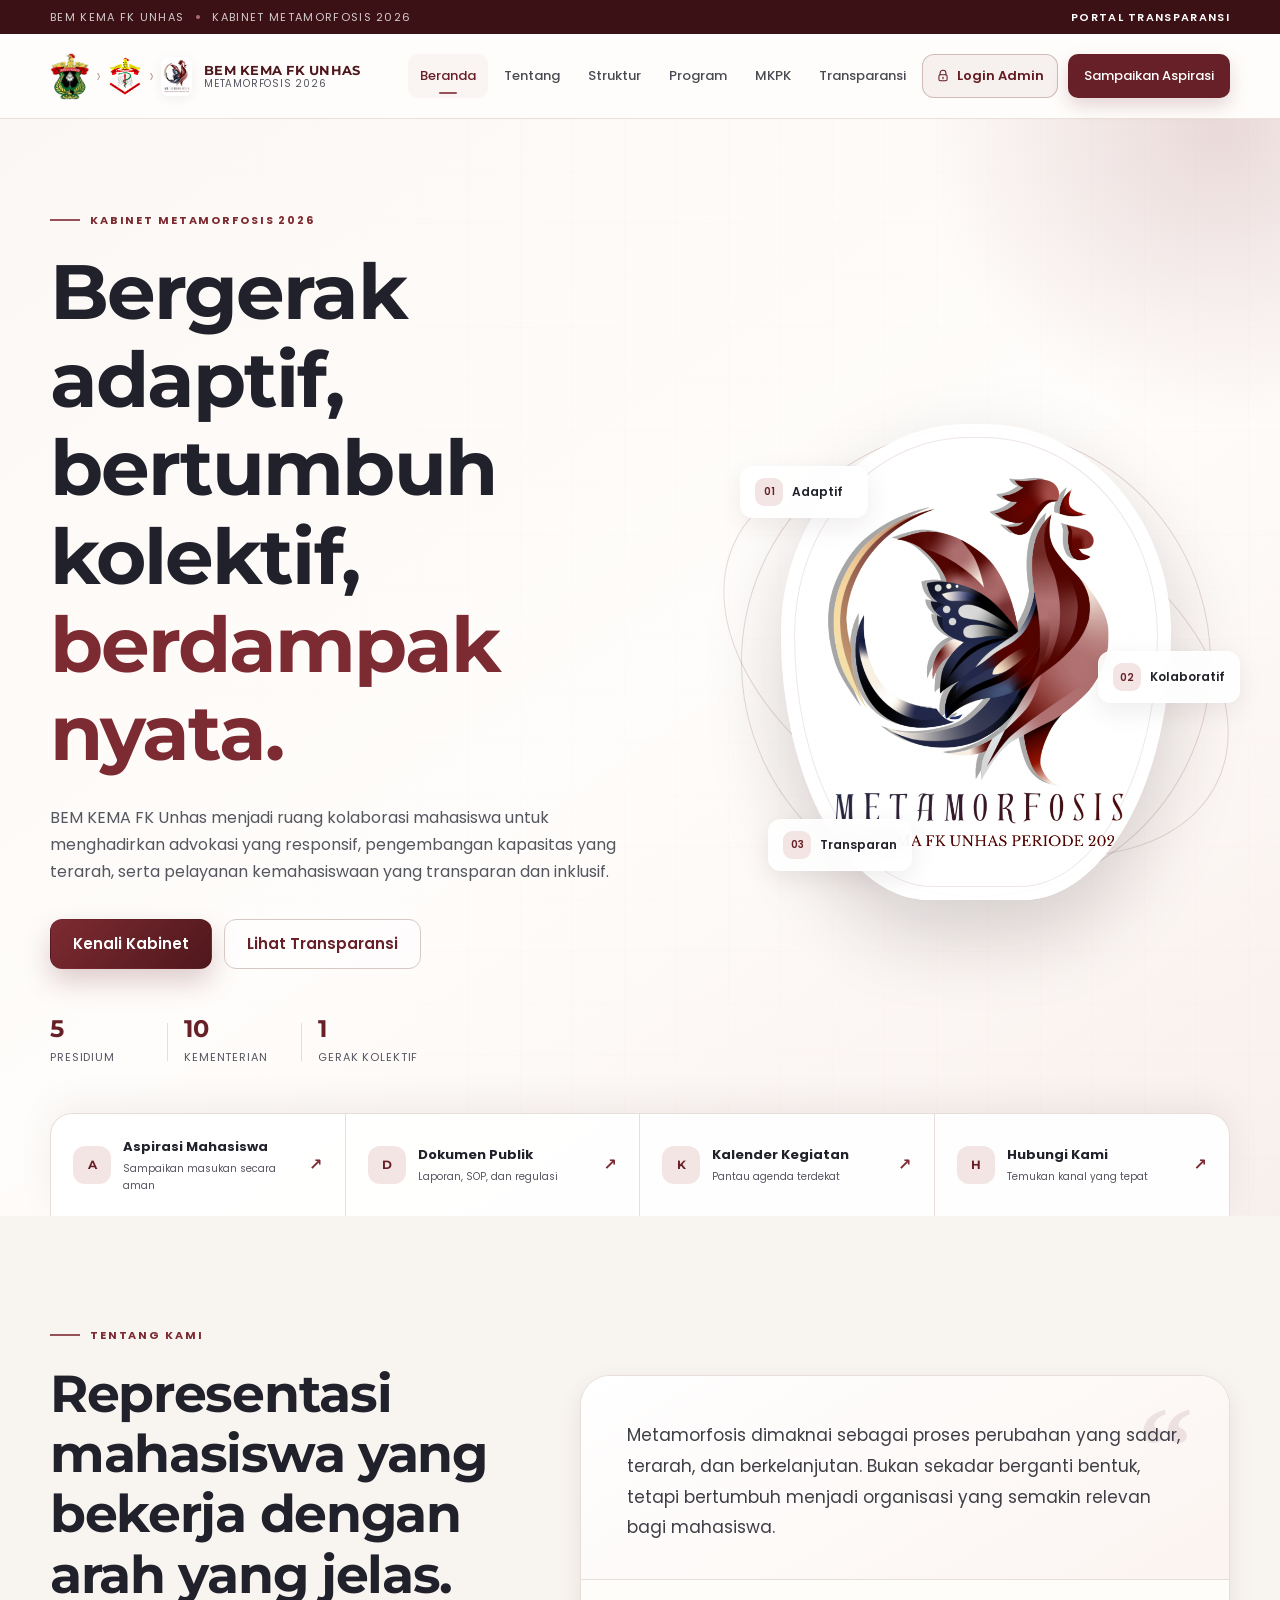
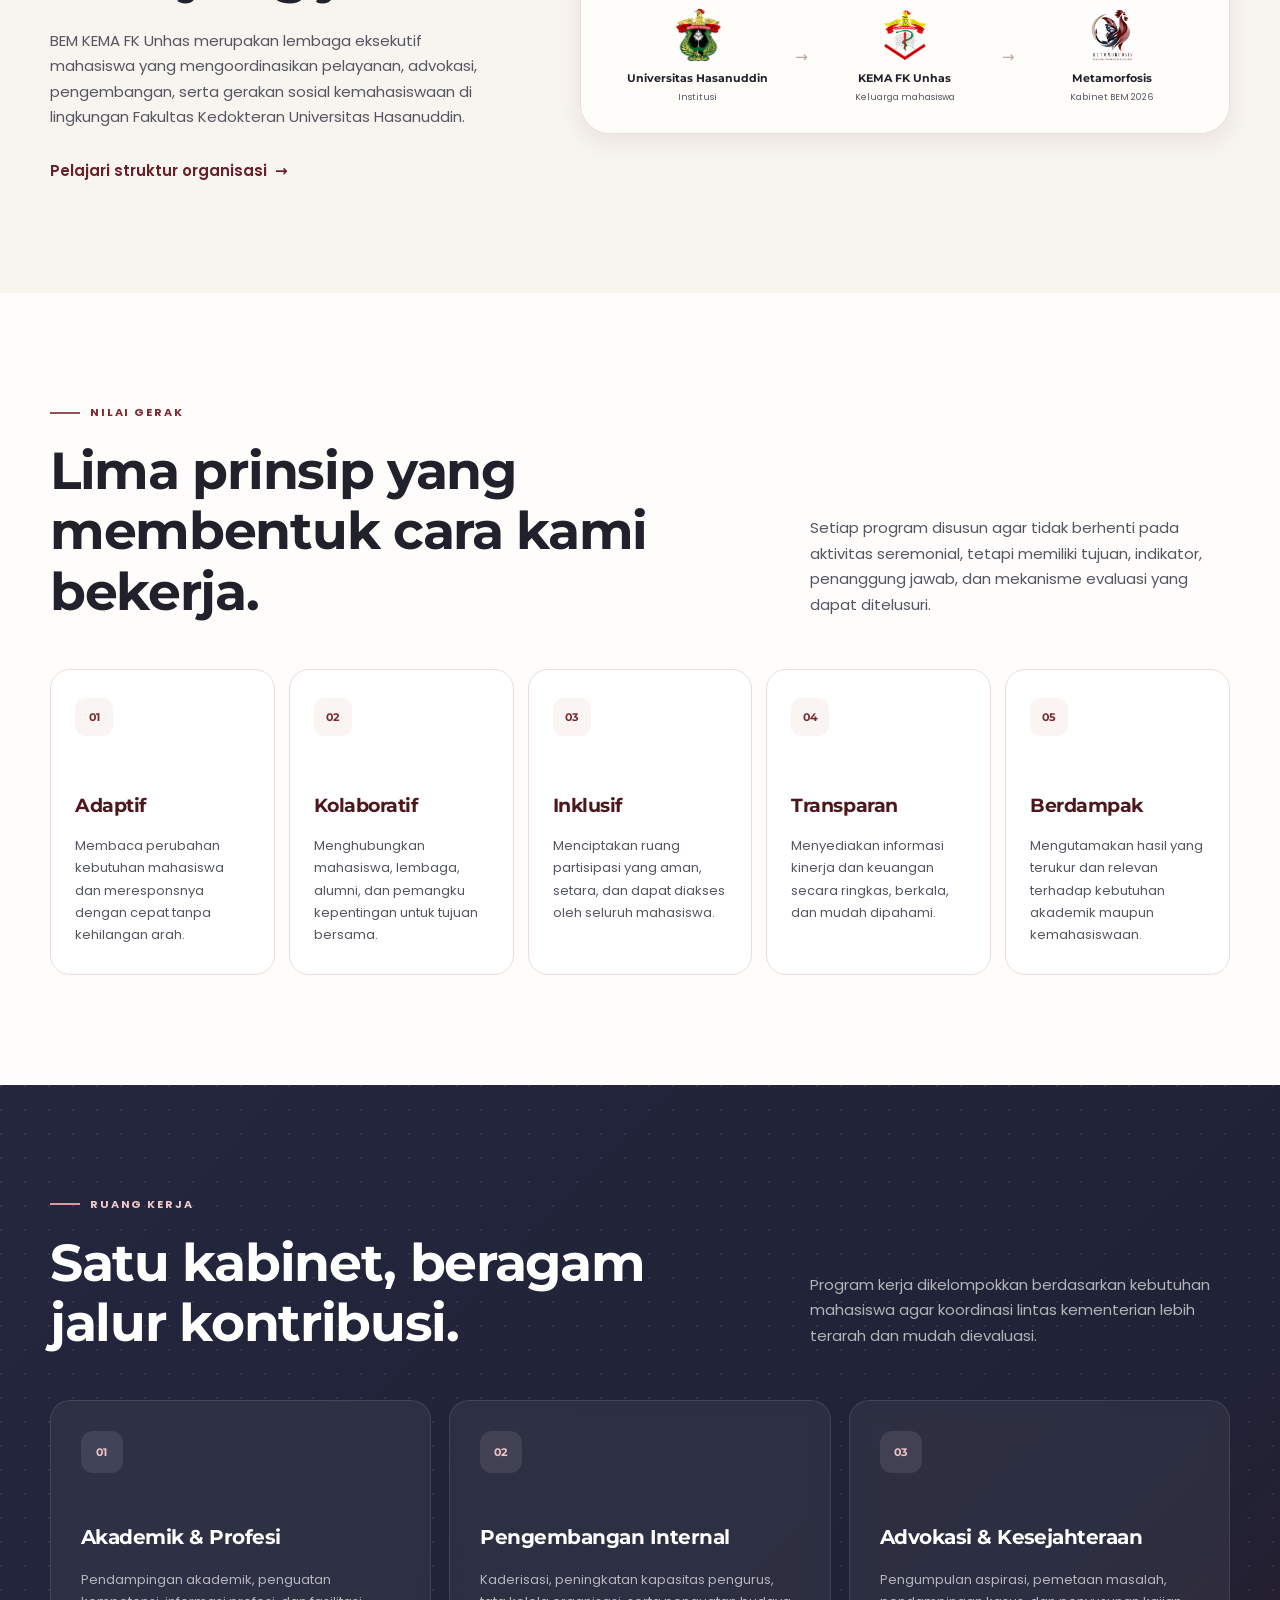
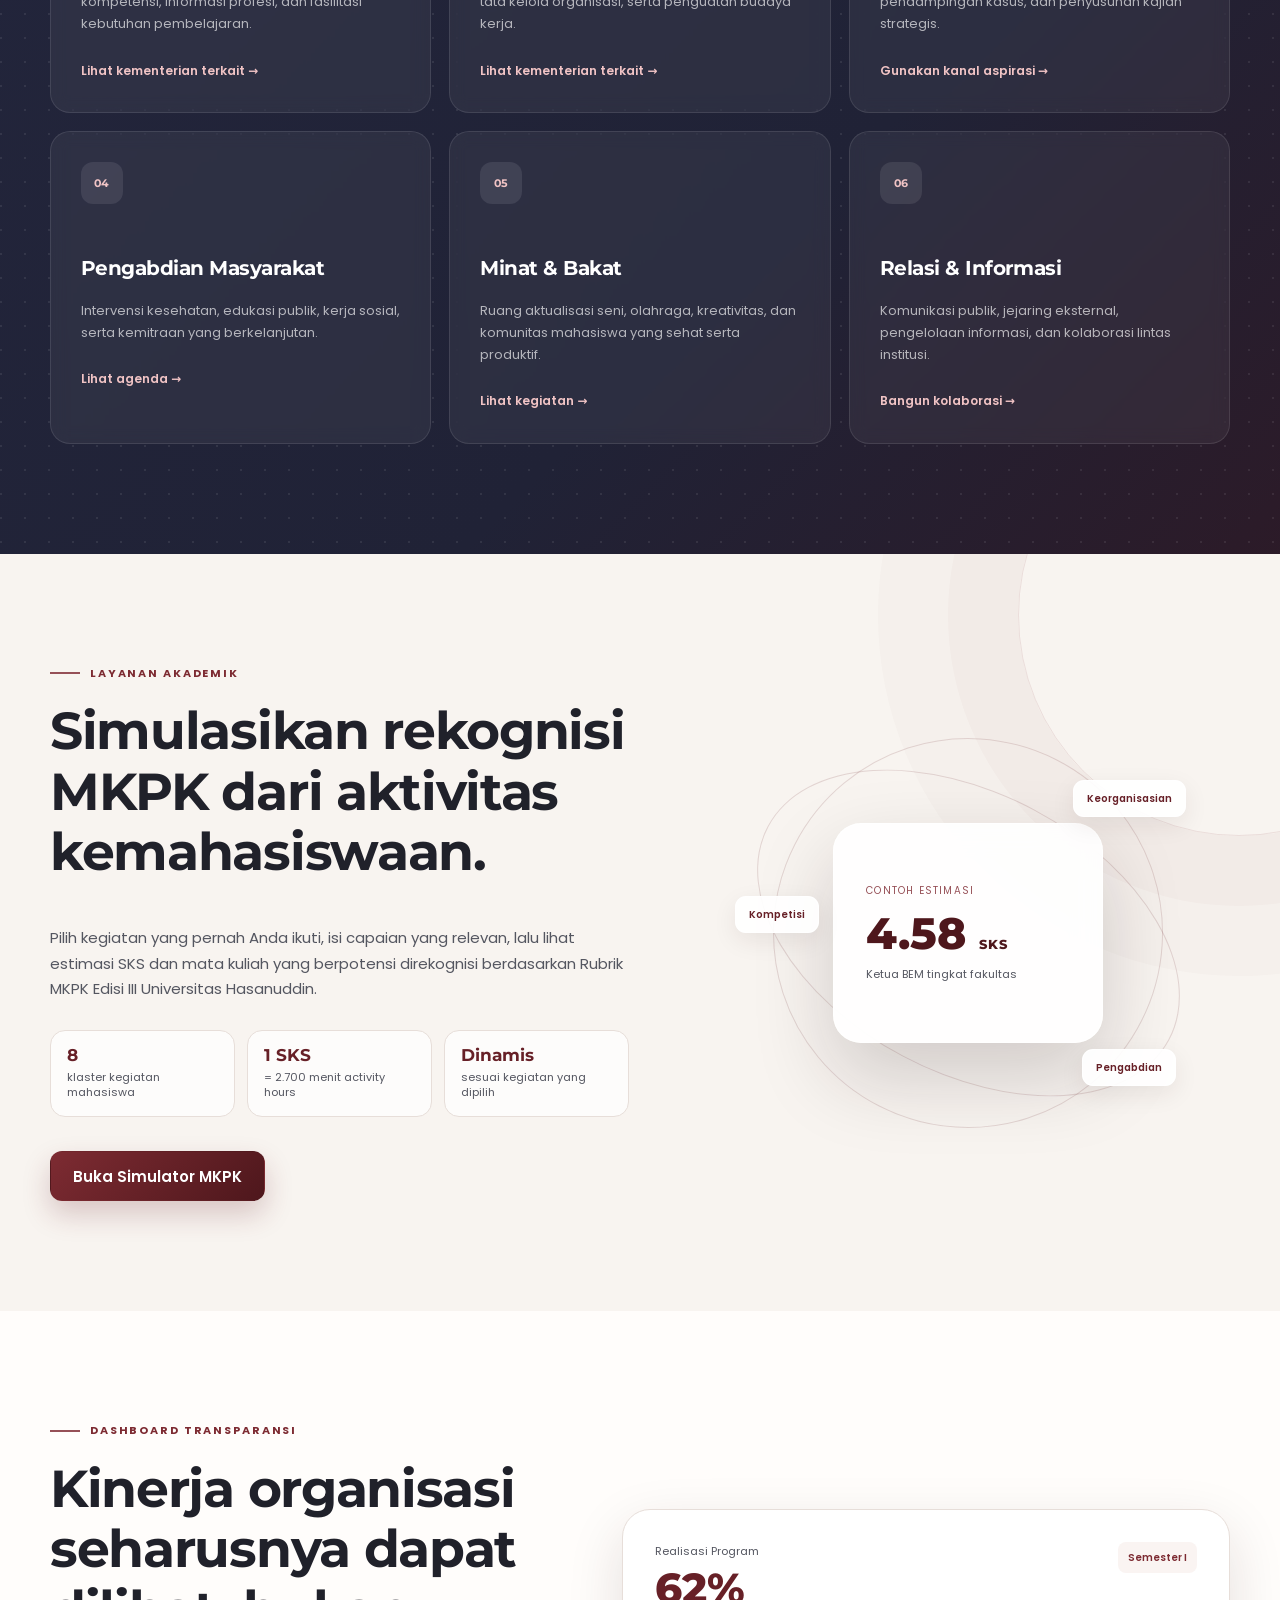
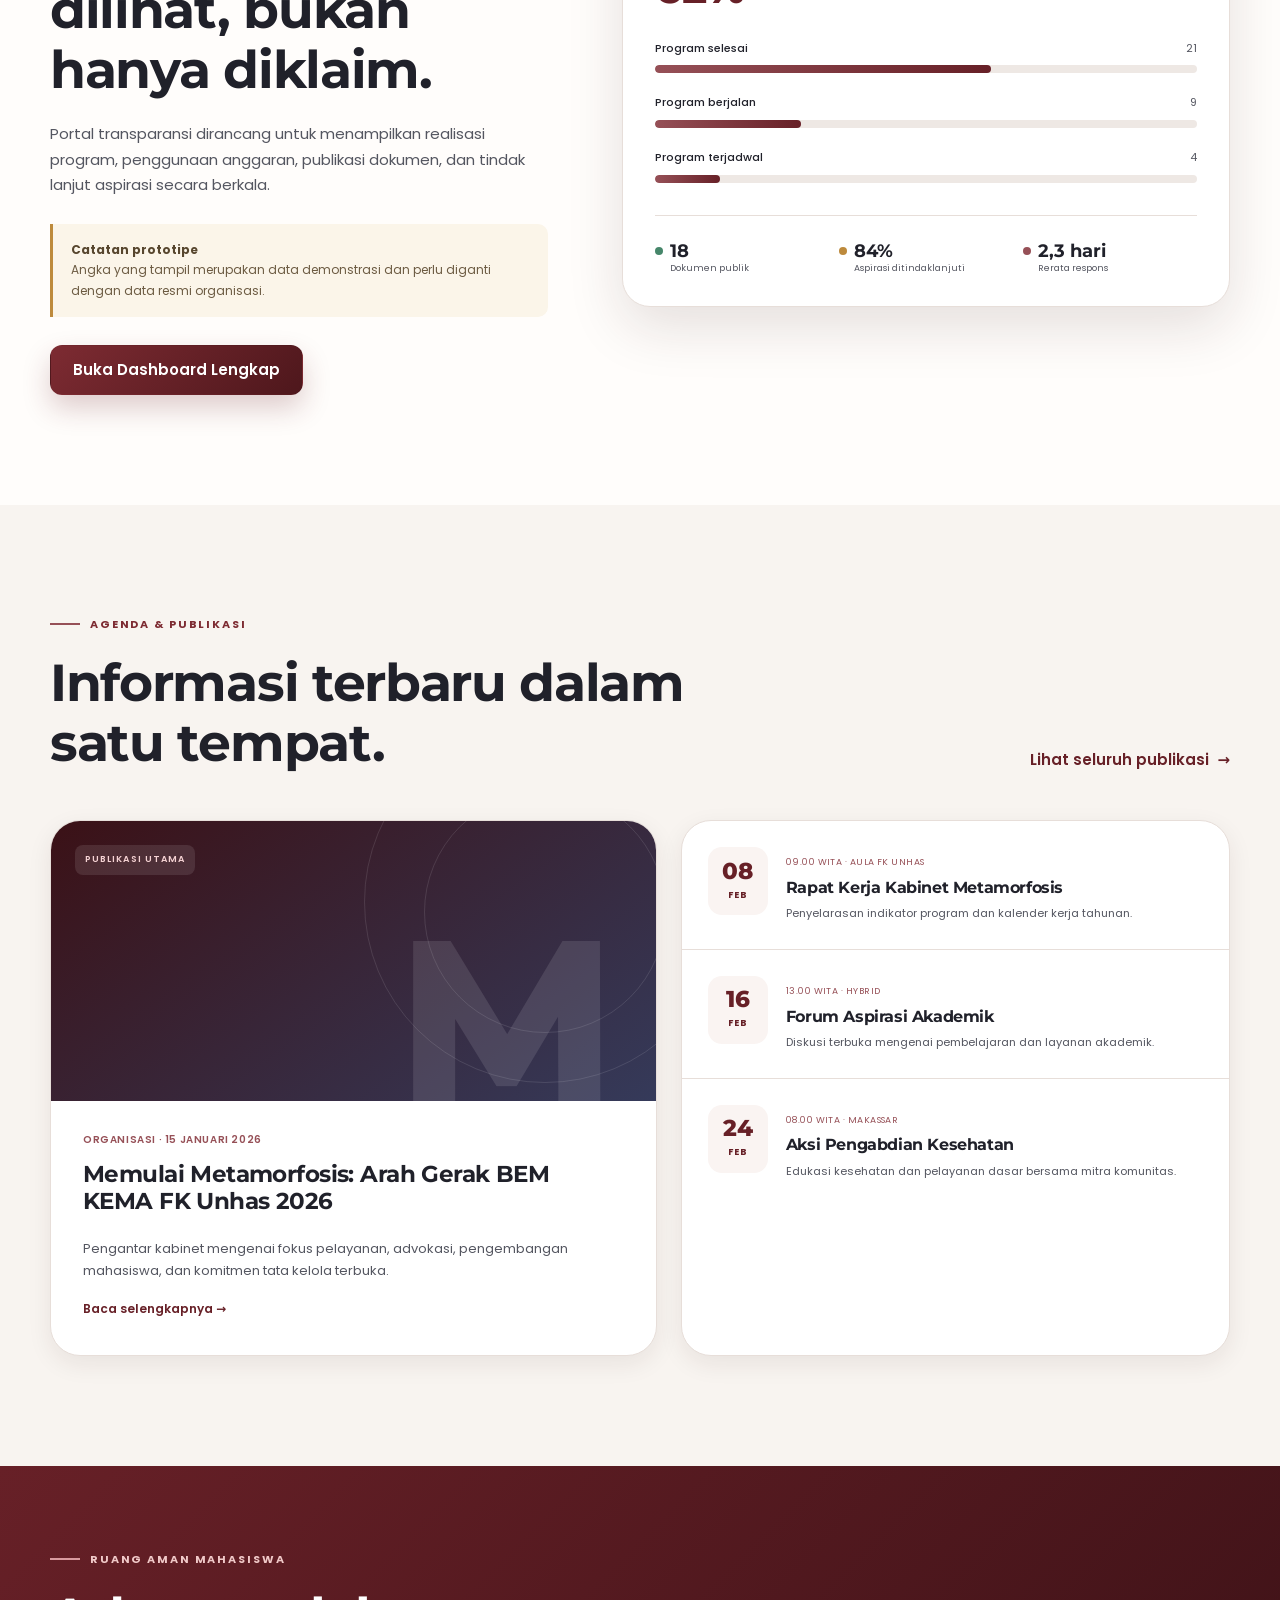
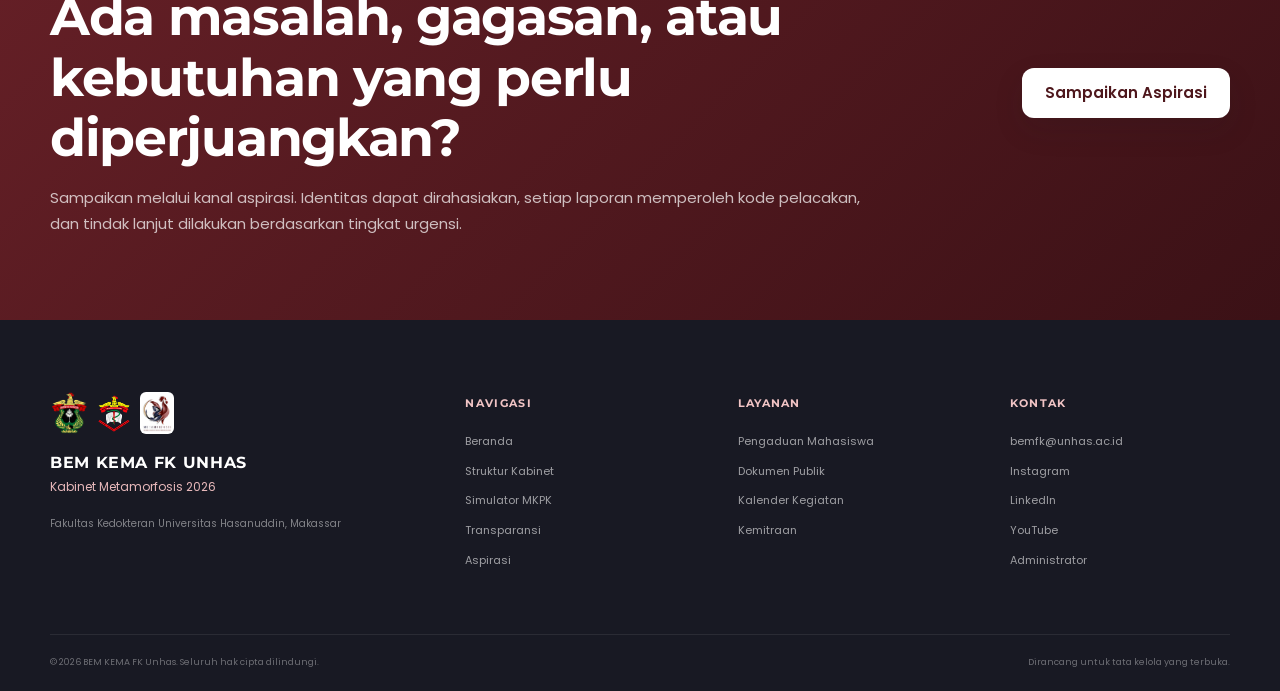
==== commit 018cd7a1: "Update halaman login" ====
--- a/index.html
+++ b/index.html
@@ -12,7 +12,50 @@
 <link crossorigin="" href="https://fonts.gstatic.com" rel="preconnect"/>
 <link href="https://fonts.googleapis.com/css2?family=Montserrat:wght@500;600;700;800&amp;family=Poppins:wght@400;500;600;700&amp;display=swap" rel="stylesheet"/>
 <link href="assets/css/styles.css" rel="stylesheet"/>
-</head>
+<style>
+.primary-nav .nav-admin-login{
+  display:inline-flex;
+  align-items:center;
+  justify-content:center;
+  gap:7px;
+  padding:10px 13px;
+  border:1px solid rgba(97,25,31,.25);
+  border-radius:12px;
+  background:rgba(97,25,31,.055);
+  color:#641b22;
+  font-weight:600;
+  white-space:nowrap;
+  text-decoration:none;
+  transition:all .2s ease;
+}
+.primary-nav .nav-admin-login:hover{
+  background:rgba(97,25,31,.11);
+  border-color:rgba(97,25,31,.42);
+  transform:translateY(-1px);
+}
+.primary-nav .nav-admin-login svg{
+  width:14px;
+  height:14px;
+  flex:0 0 14px;
+}
+@media (max-width:1180px){
+  .primary-nav .nav-admin-login span{display:none;}
+  .primary-nav .nav-admin-login{
+    width:40px;
+    height:40px;
+    padding:0;
+  }
+}
+@media (max-width:980px){
+  .primary-nav .nav-admin-login span{display:inline;}
+  .primary-nav .nav-admin-login{
+    width:100%;
+    height:auto;
+    padding:11px 14px;
+    justify-content:flex-start;
+  }
+}
+</style></head>
 <body data-page="home">
 <a class="skip-link" href="#main">Lewati ke konten utama</a>
 <div class="utility-bar">
@@ -44,7 +87,11 @@
 <a href="#tentang">Tentang</a>
 <a data-nav="struktur" href="struktur.html">Struktur</a>
 <a href="#program">Program</a>
-<a data-nav="mkpk" href="mkpk.html">MKPK</a><a data-nav="transparansi" href="transparansi.html">Transparansi</a>
+<a data-nav="mkpk" href="mkpk.html">MKPK</a><a data-nav="transparansi" href="transparansi.html">Transparansi</a><a aria-label="Login Administrator" class="nav-admin-login" href="admin/login.html"><svg aria-hidden="true" fill="none" viewbox="0 0 24 24">
+<path d="M7 10V7a5 5 0 0 1 10 0v3" stroke="currentColor" stroke-linecap="round" stroke-width="1.8"></path>
+<rect height="10" rx="2.5" stroke="currentColor" stroke-width="1.8" width="14" x="5" y="10"></rect>
+<path d="M12 14v2.5" stroke="currentColor" stroke-linecap="round" stroke-width="1.8"></path>
+</svg><span>Login Admin</span></a>
 <a class="nav-cta" data-nav="aspirasi" href="aspirasi.html">Sampaikan Aspirasi</a>
 </nav>
 </div>
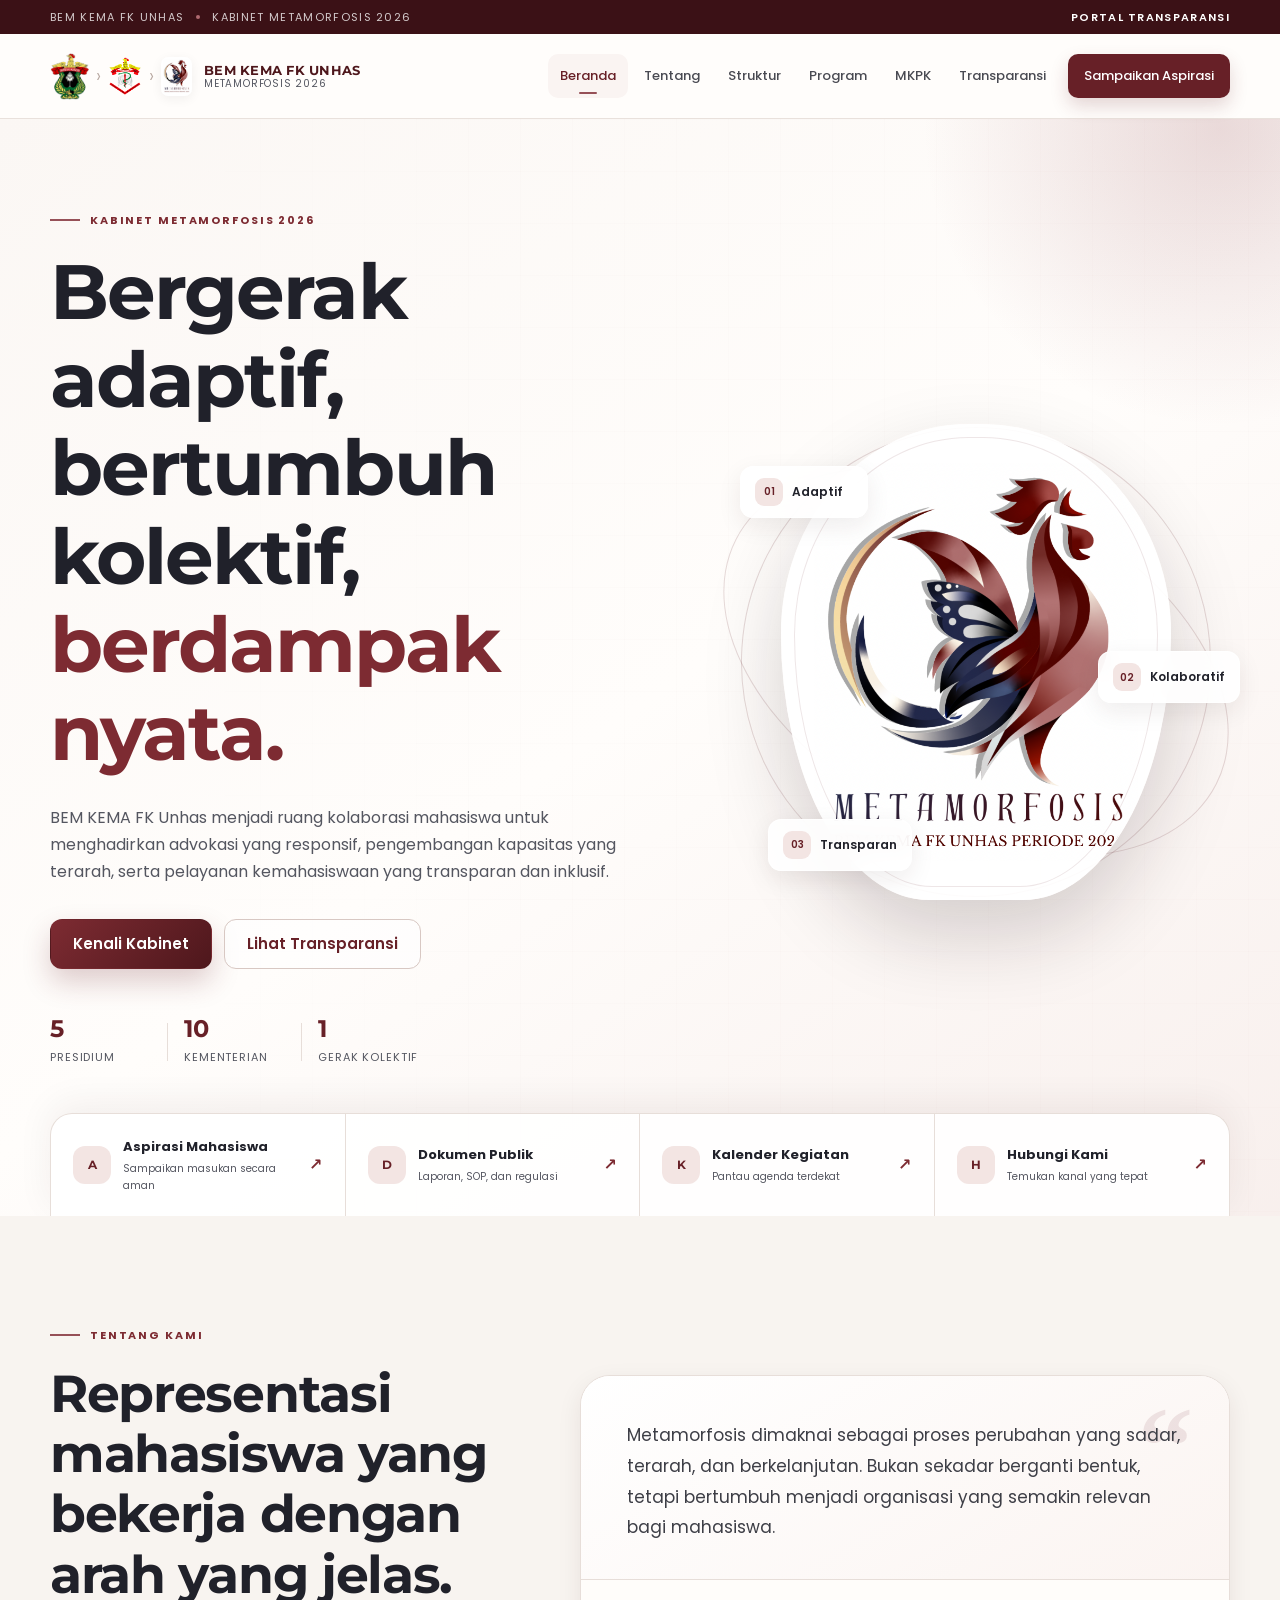
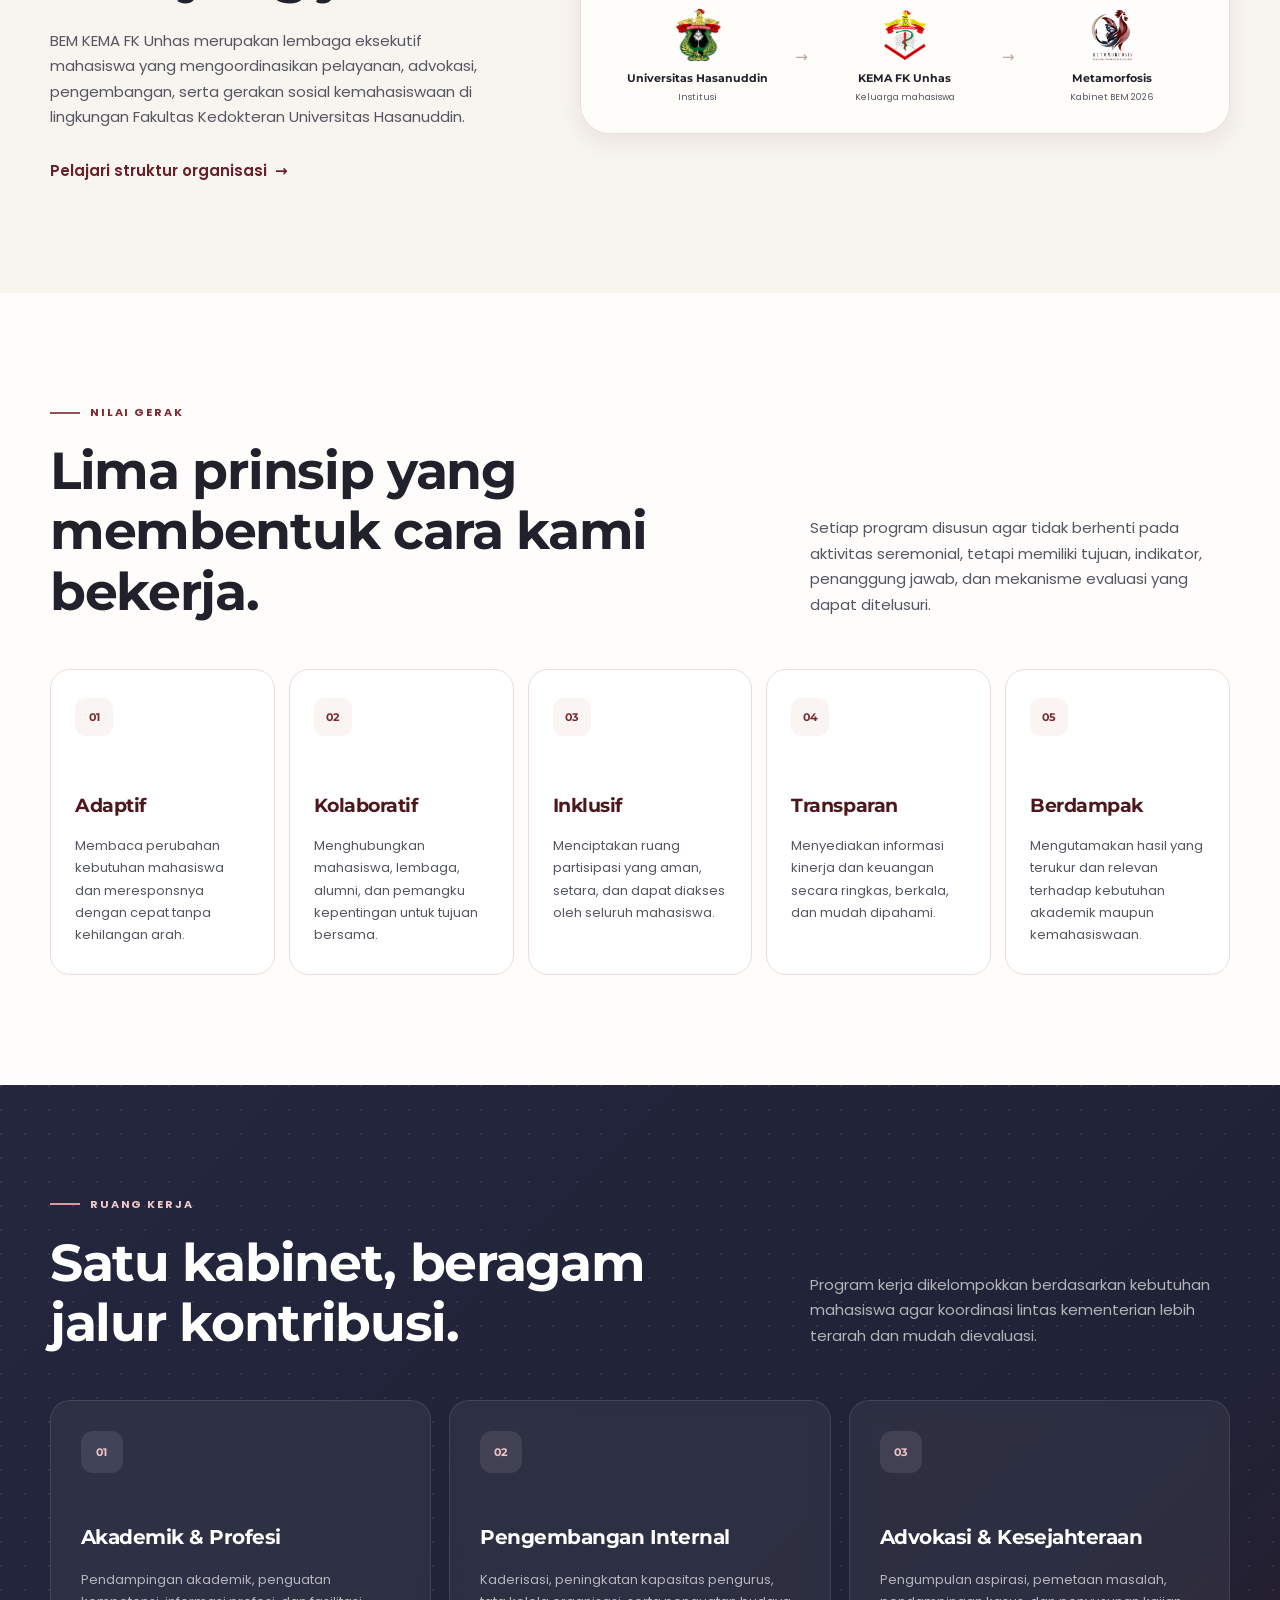
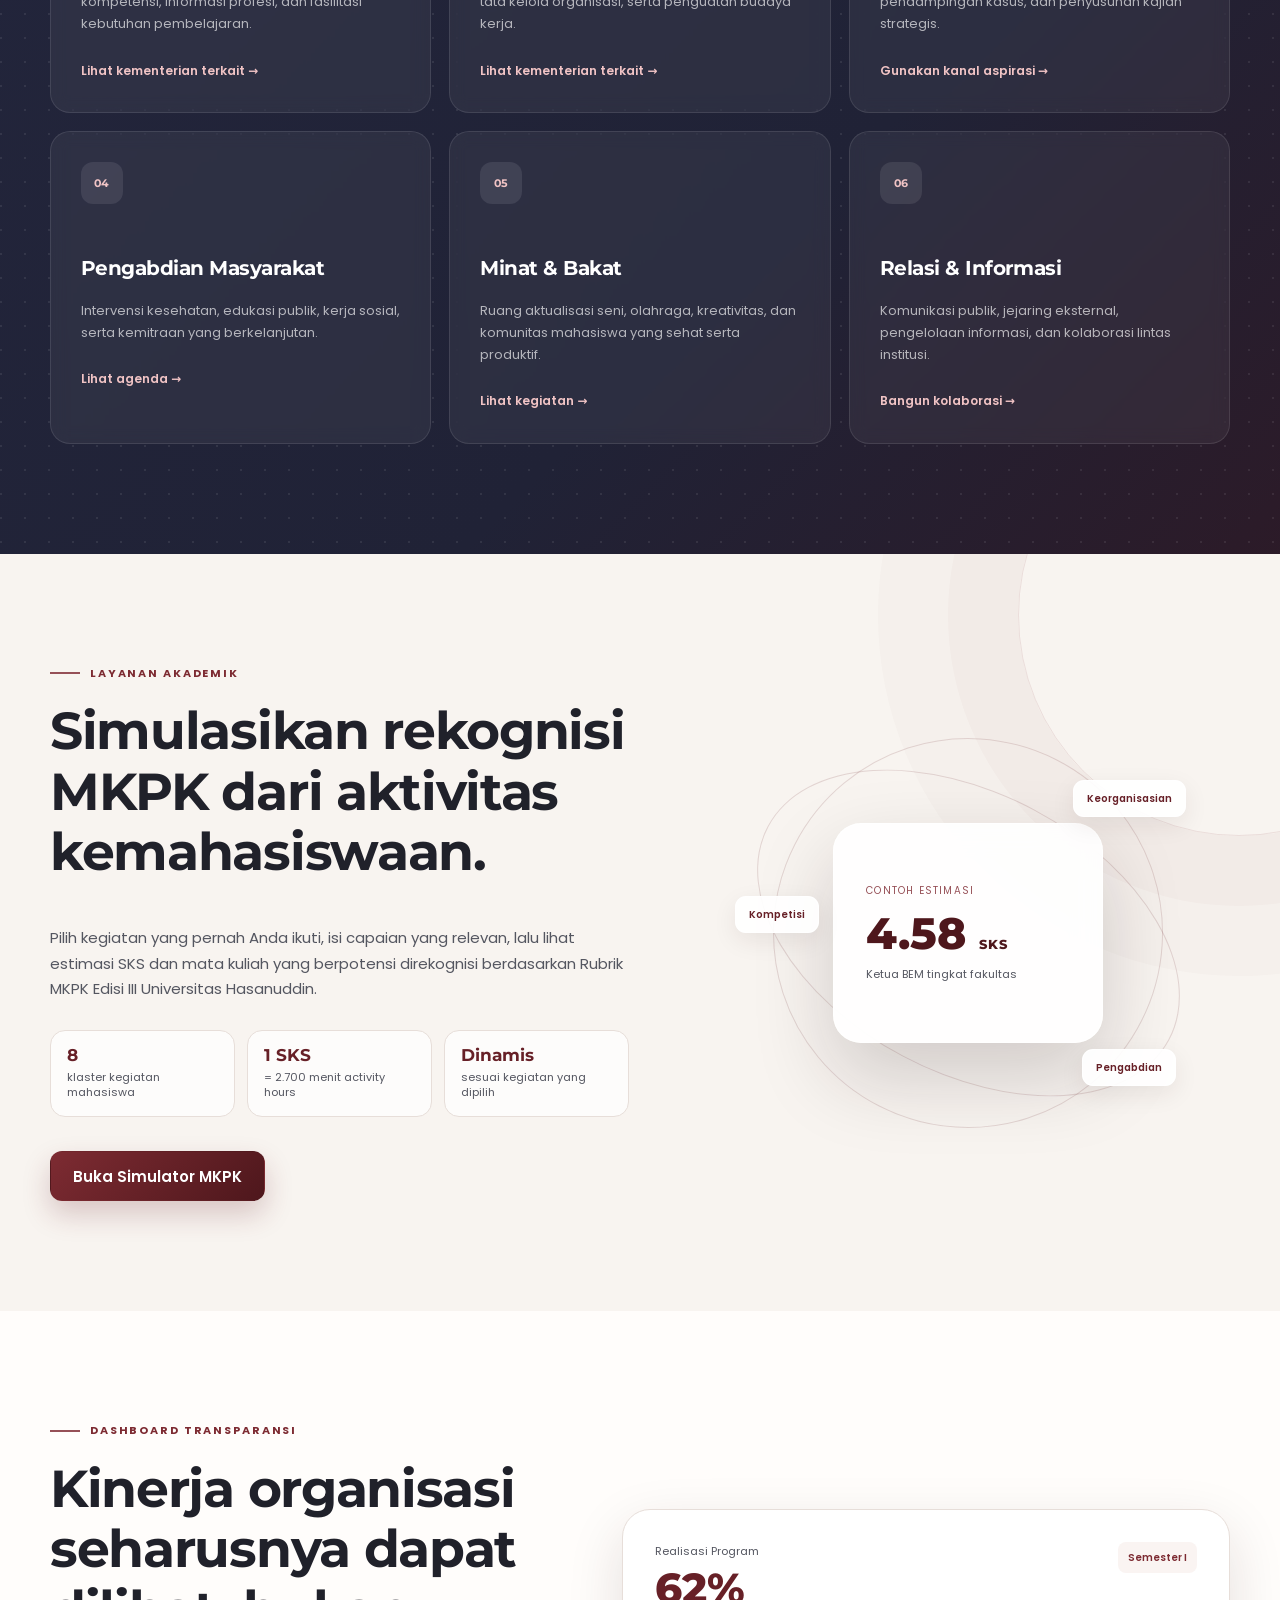
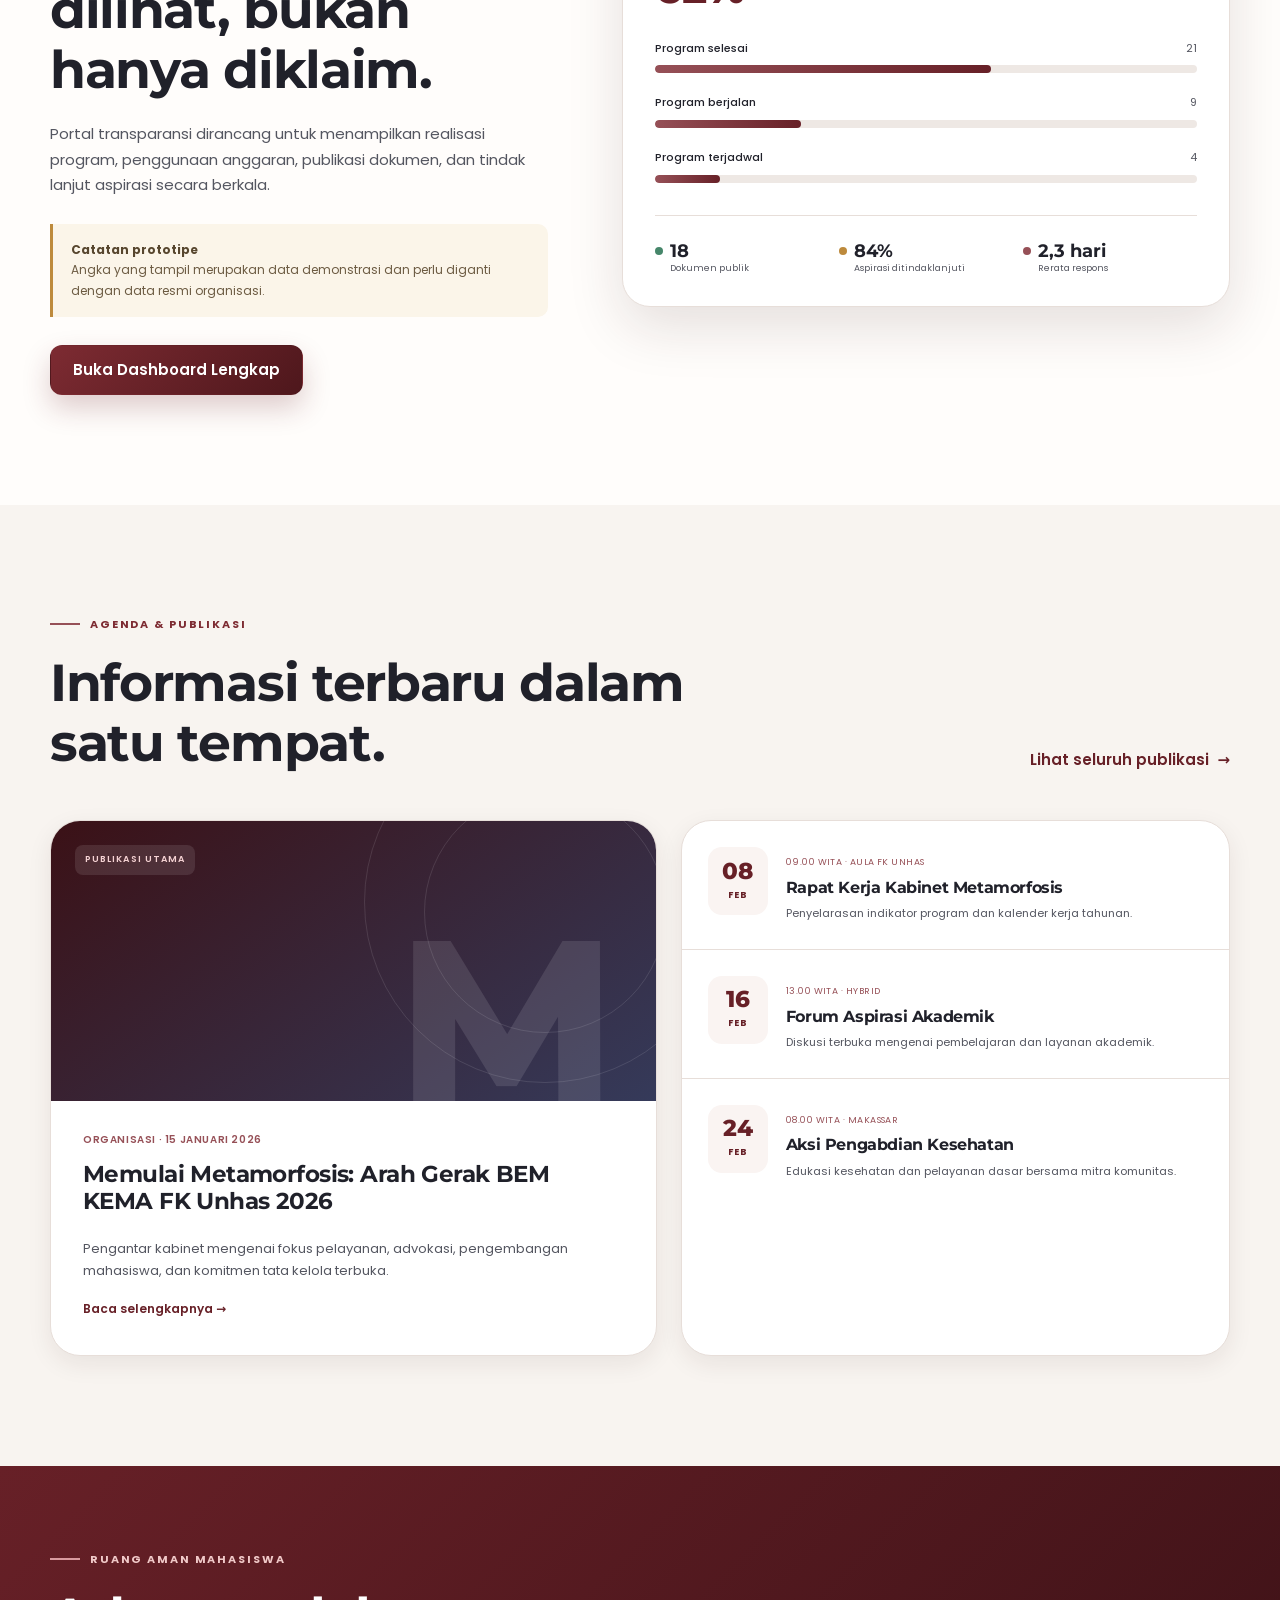
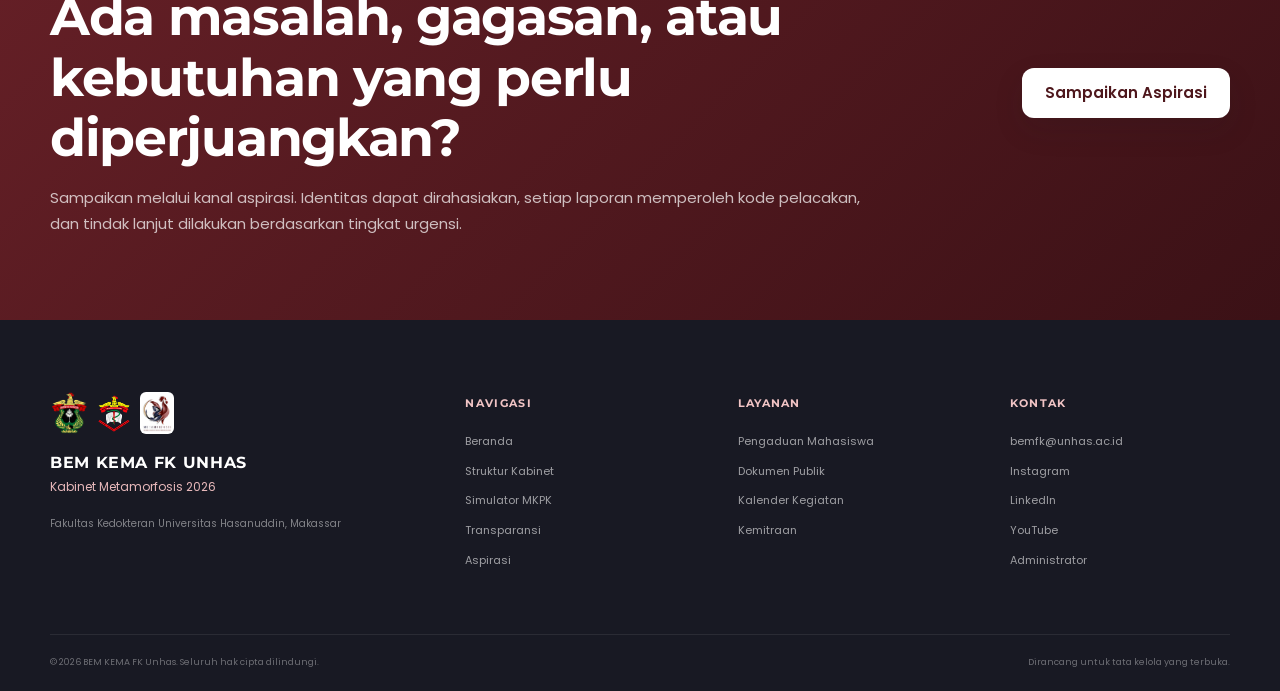
==== commit 20e8d3f2: "Restore" ====
--- a/index.html
+++ b/index.html
@@ -12,50 +12,7 @@
 <link crossorigin="" href="https://fonts.gstatic.com" rel="preconnect"/>
 <link href="https://fonts.googleapis.com/css2?family=Montserrat:wght@500;600;700;800&amp;family=Poppins:wght@400;500;600;700&amp;display=swap" rel="stylesheet"/>
 <link href="assets/css/styles.css" rel="stylesheet"/>
-<style>
-.primary-nav .nav-admin-login{
-  display:inline-flex;
-  align-items:center;
-  justify-content:center;
-  gap:7px;
-  padding:10px 13px;
-  border:1px solid rgba(97,25,31,.25);
-  border-radius:12px;
-  background:rgba(97,25,31,.055);
-  color:#641b22;
-  font-weight:600;
-  white-space:nowrap;
-  text-decoration:none;
-  transition:all .2s ease;
-}
-.primary-nav .nav-admin-login:hover{
-  background:rgba(97,25,31,.11);
-  border-color:rgba(97,25,31,.42);
-  transform:translateY(-1px);
-}
-.primary-nav .nav-admin-login svg{
-  width:14px;
-  height:14px;
-  flex:0 0 14px;
-}
-@media (max-width:1180px){
-  .primary-nav .nav-admin-login span{display:none;}
-  .primary-nav .nav-admin-login{
-    width:40px;
-    height:40px;
-    padding:0;
-  }
-}
-@media (max-width:980px){
-  .primary-nav .nav-admin-login span{display:inline;}
-  .primary-nav .nav-admin-login{
-    width:100%;
-    height:auto;
-    padding:11px 14px;
-    justify-content:flex-start;
-  }
-}
-</style></head>
+</head>
 <body data-page="home">
 <a class="skip-link" href="#main">Lewati ke konten utama</a>
 <div class="utility-bar">
@@ -87,11 +44,7 @@
 <a href="#tentang">Tentang</a>
 <a data-nav="struktur" href="struktur.html">Struktur</a>
 <a href="#program">Program</a>
-<a data-nav="mkpk" href="mkpk.html">MKPK</a><a data-nav="transparansi" href="transparansi.html">Transparansi</a><a aria-label="Login Administrator" class="nav-admin-login" href="admin/login.html"><svg aria-hidden="true" fill="none" viewbox="0 0 24 24">
-<path d="M7 10V7a5 5 0 0 1 10 0v3" stroke="currentColor" stroke-linecap="round" stroke-width="1.8"></path>
-<rect height="10" rx="2.5" stroke="currentColor" stroke-width="1.8" width="14" x="5" y="10"></rect>
-<path d="M12 14v2.5" stroke="currentColor" stroke-linecap="round" stroke-width="1.8"></path>
-</svg><span>Login Admin</span></a>
+<a data-nav="mkpk" href="mkpk.html">MKPK</a><a data-nav="transparansi" href="transparansi.html">Transparansi</a>
 <a class="nav-cta" data-nav="aspirasi" href="aspirasi.html">Sampaikan Aspirasi</a>
 </nav>
 </div>
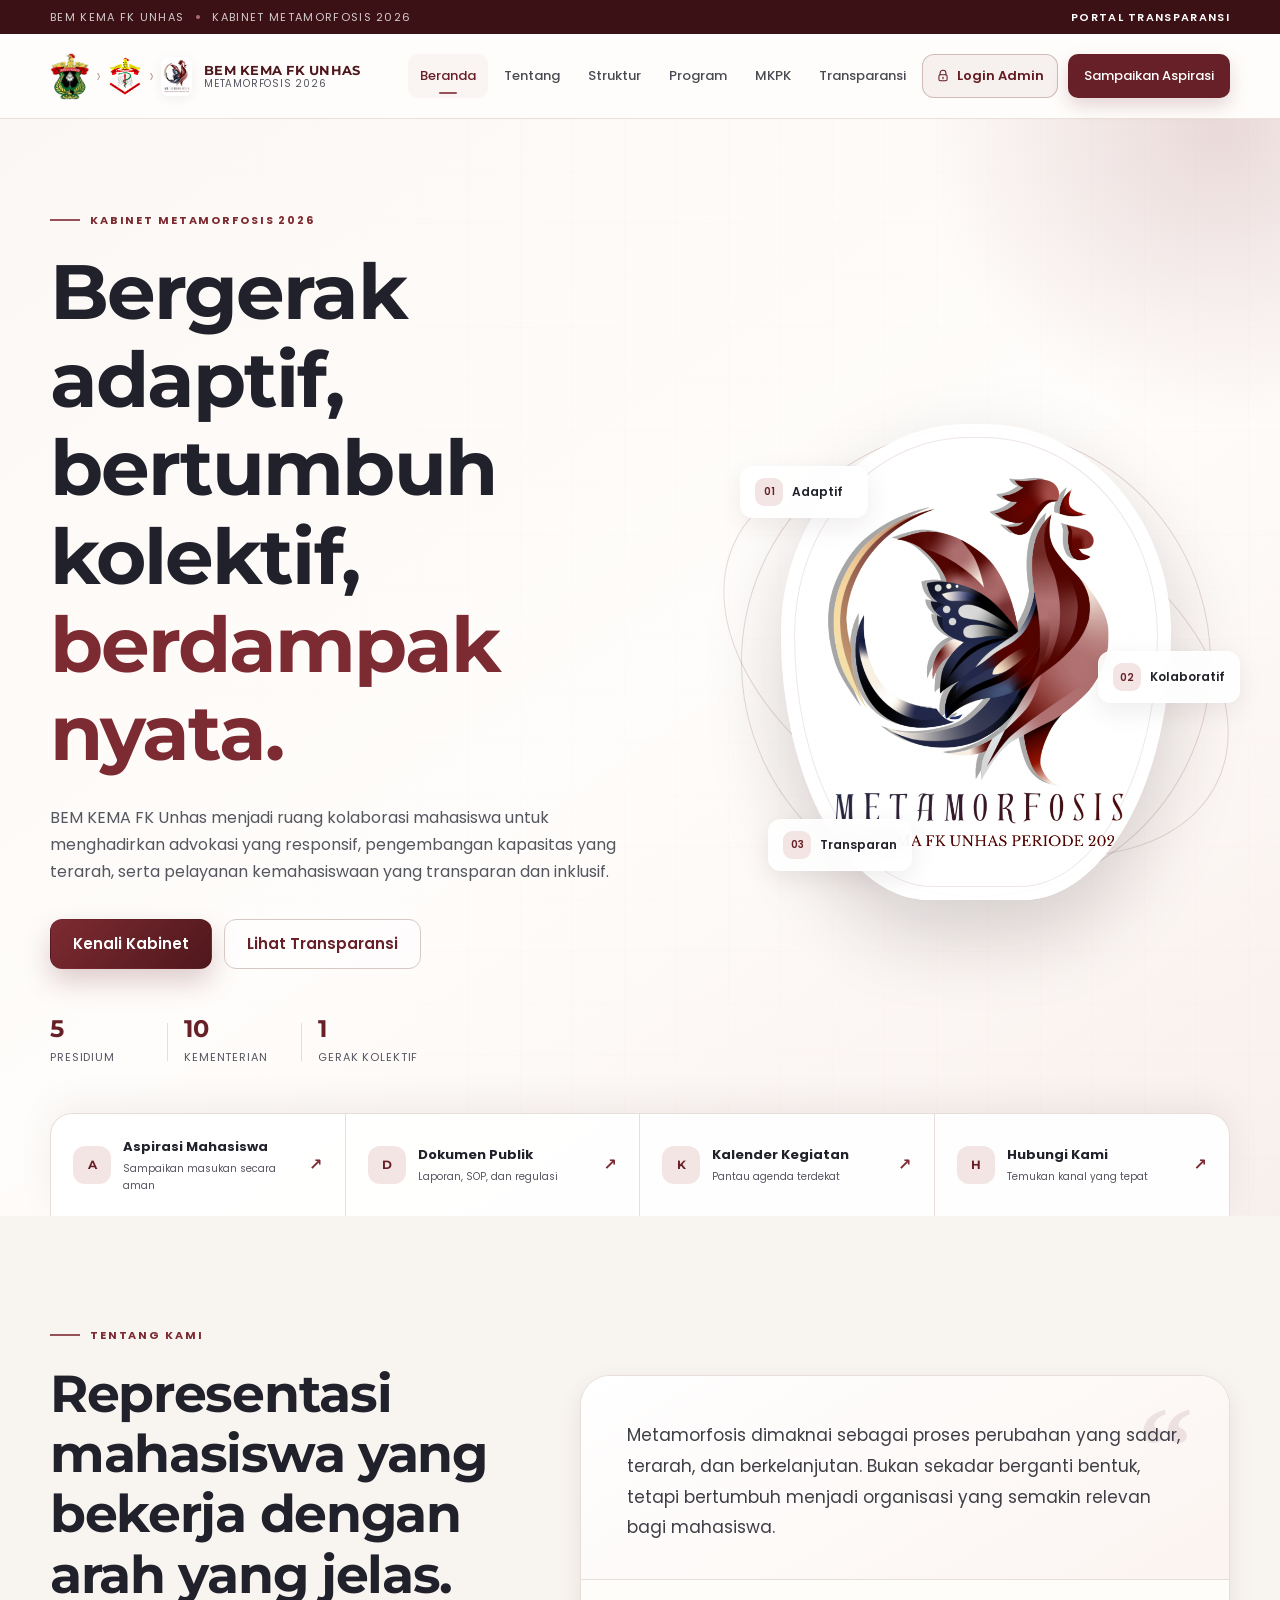
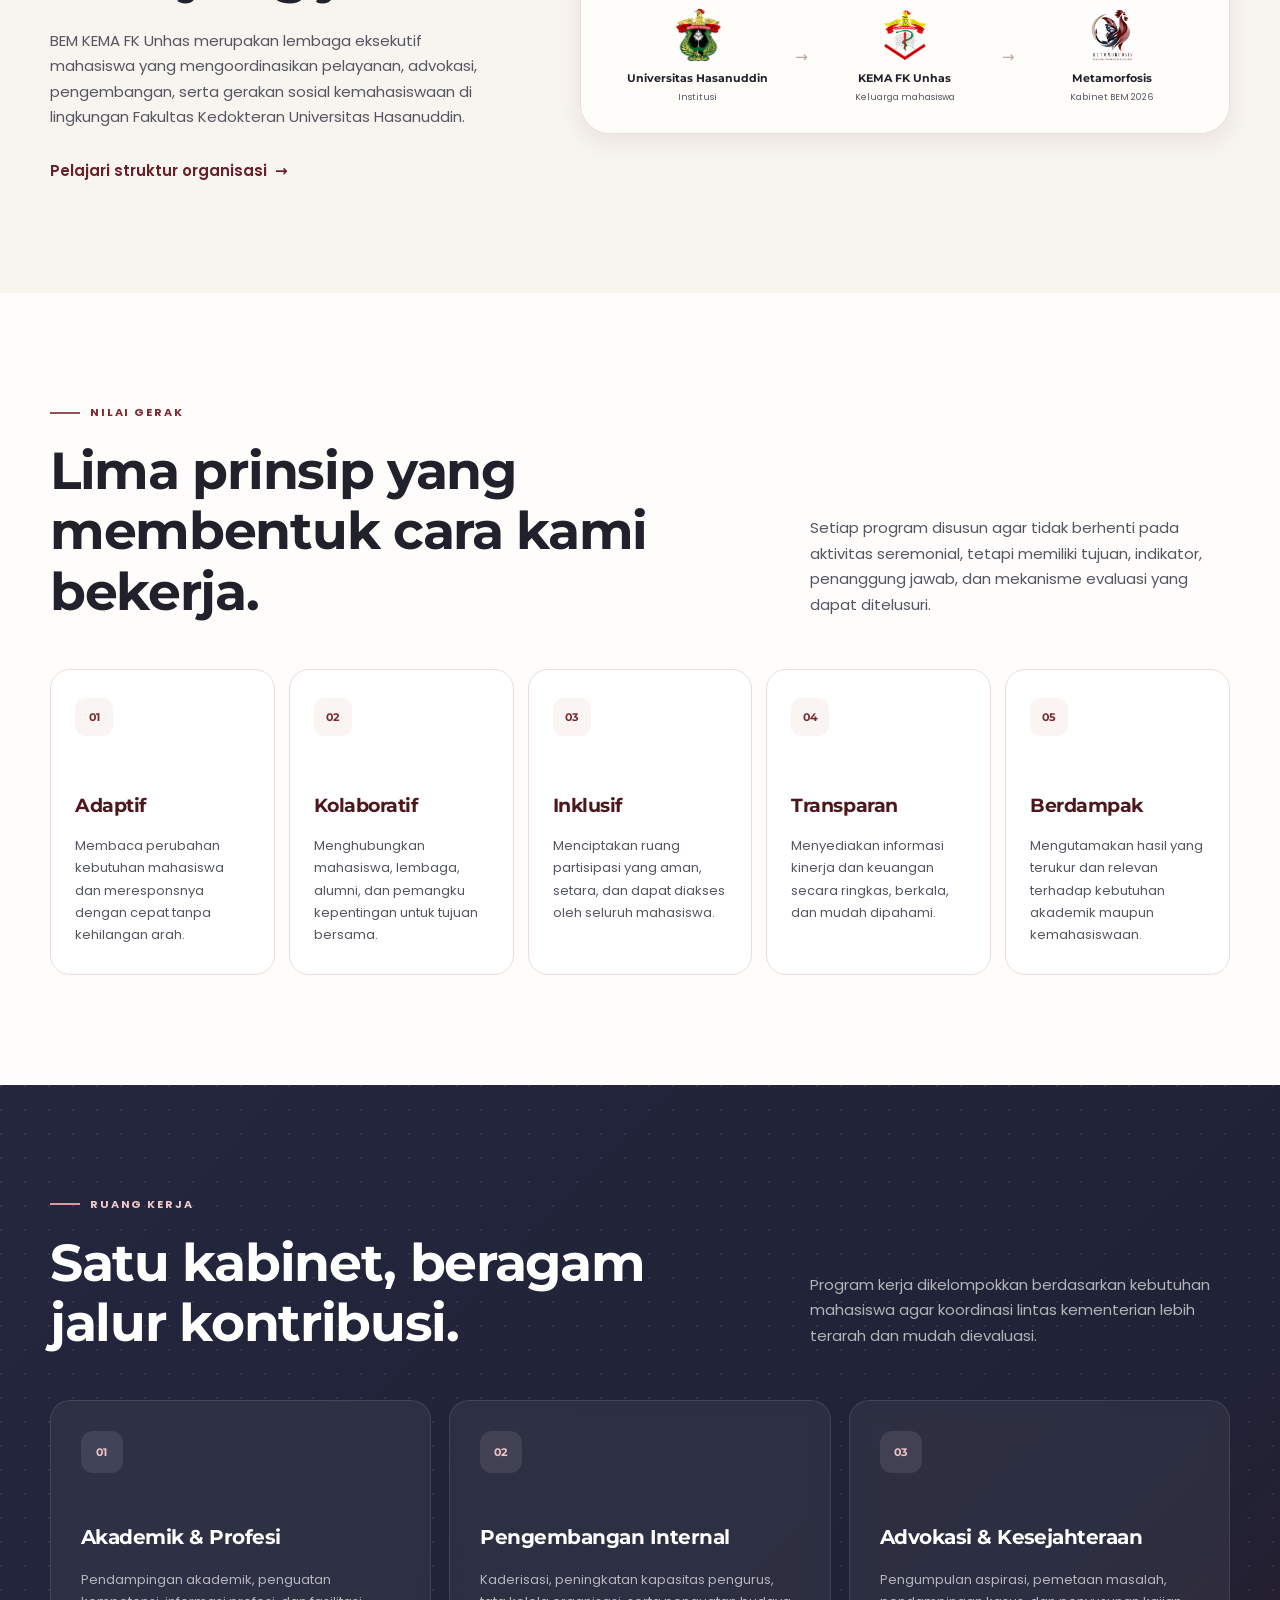
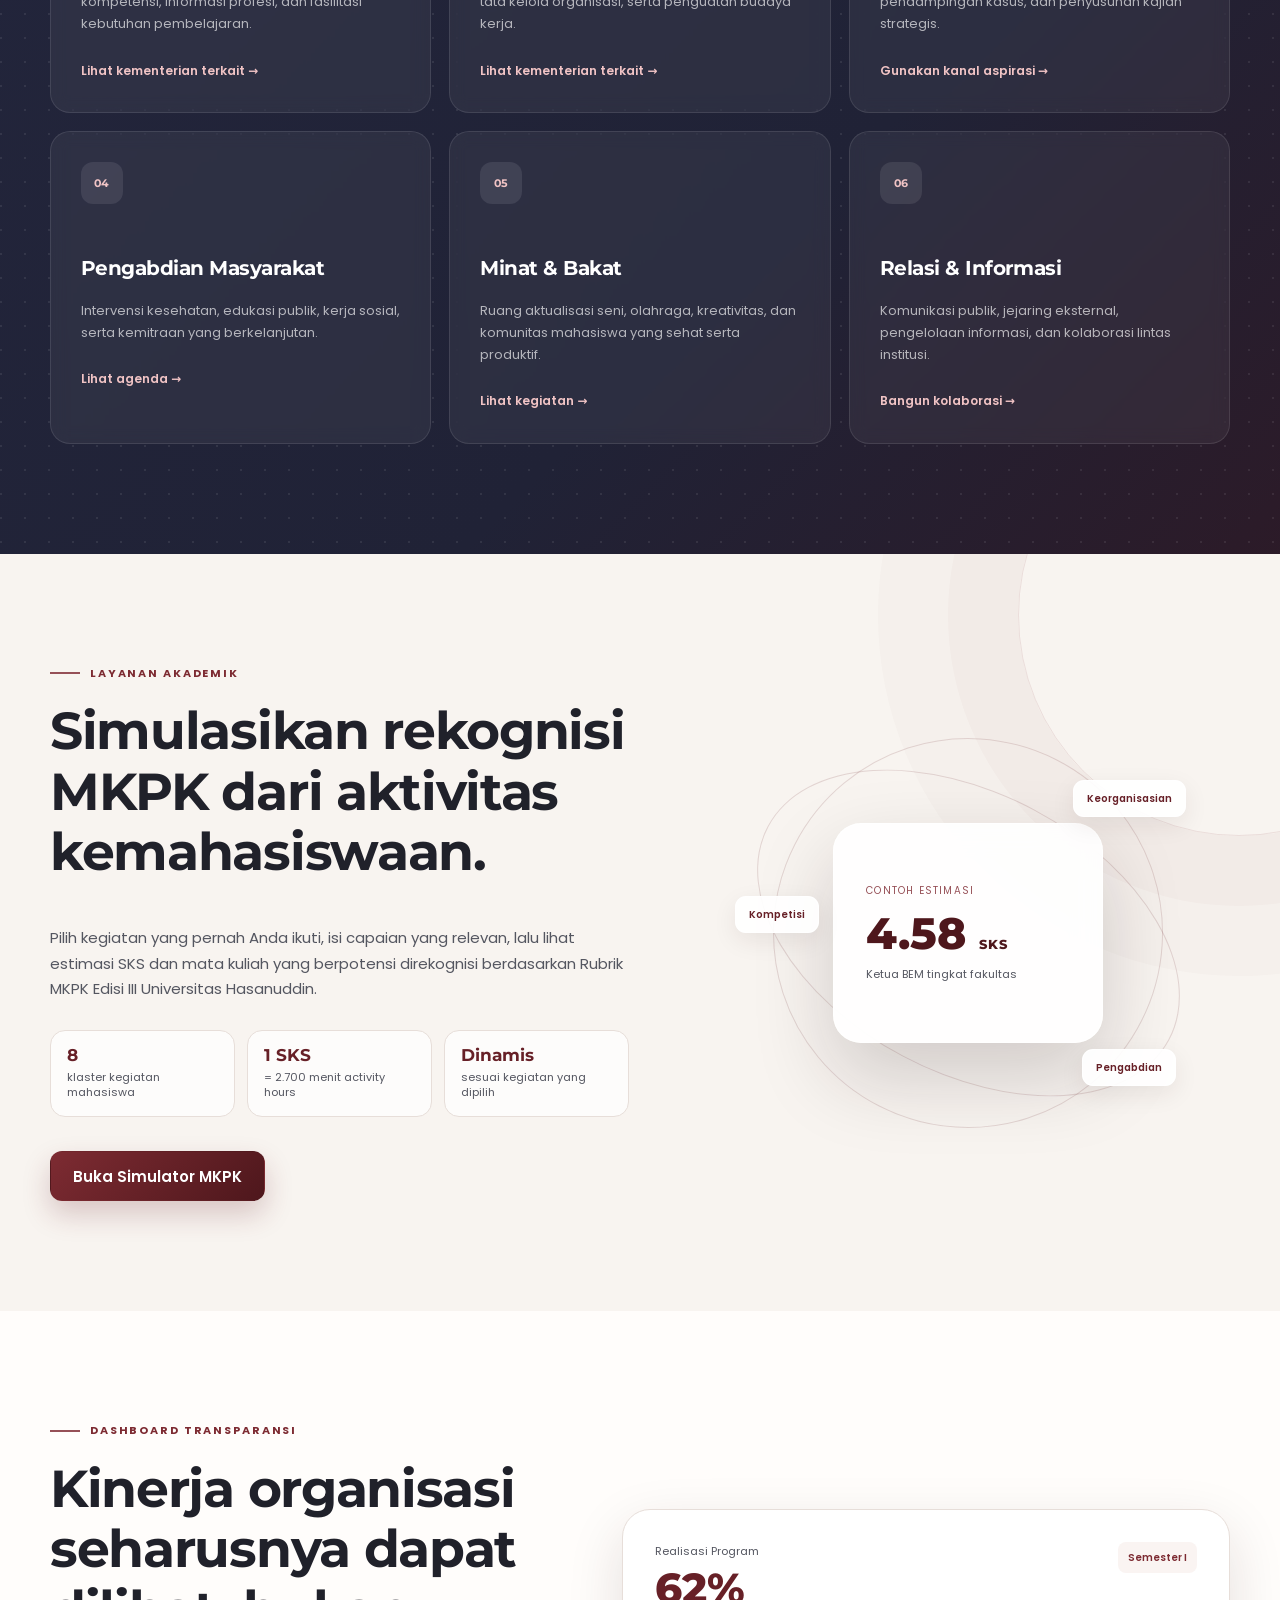
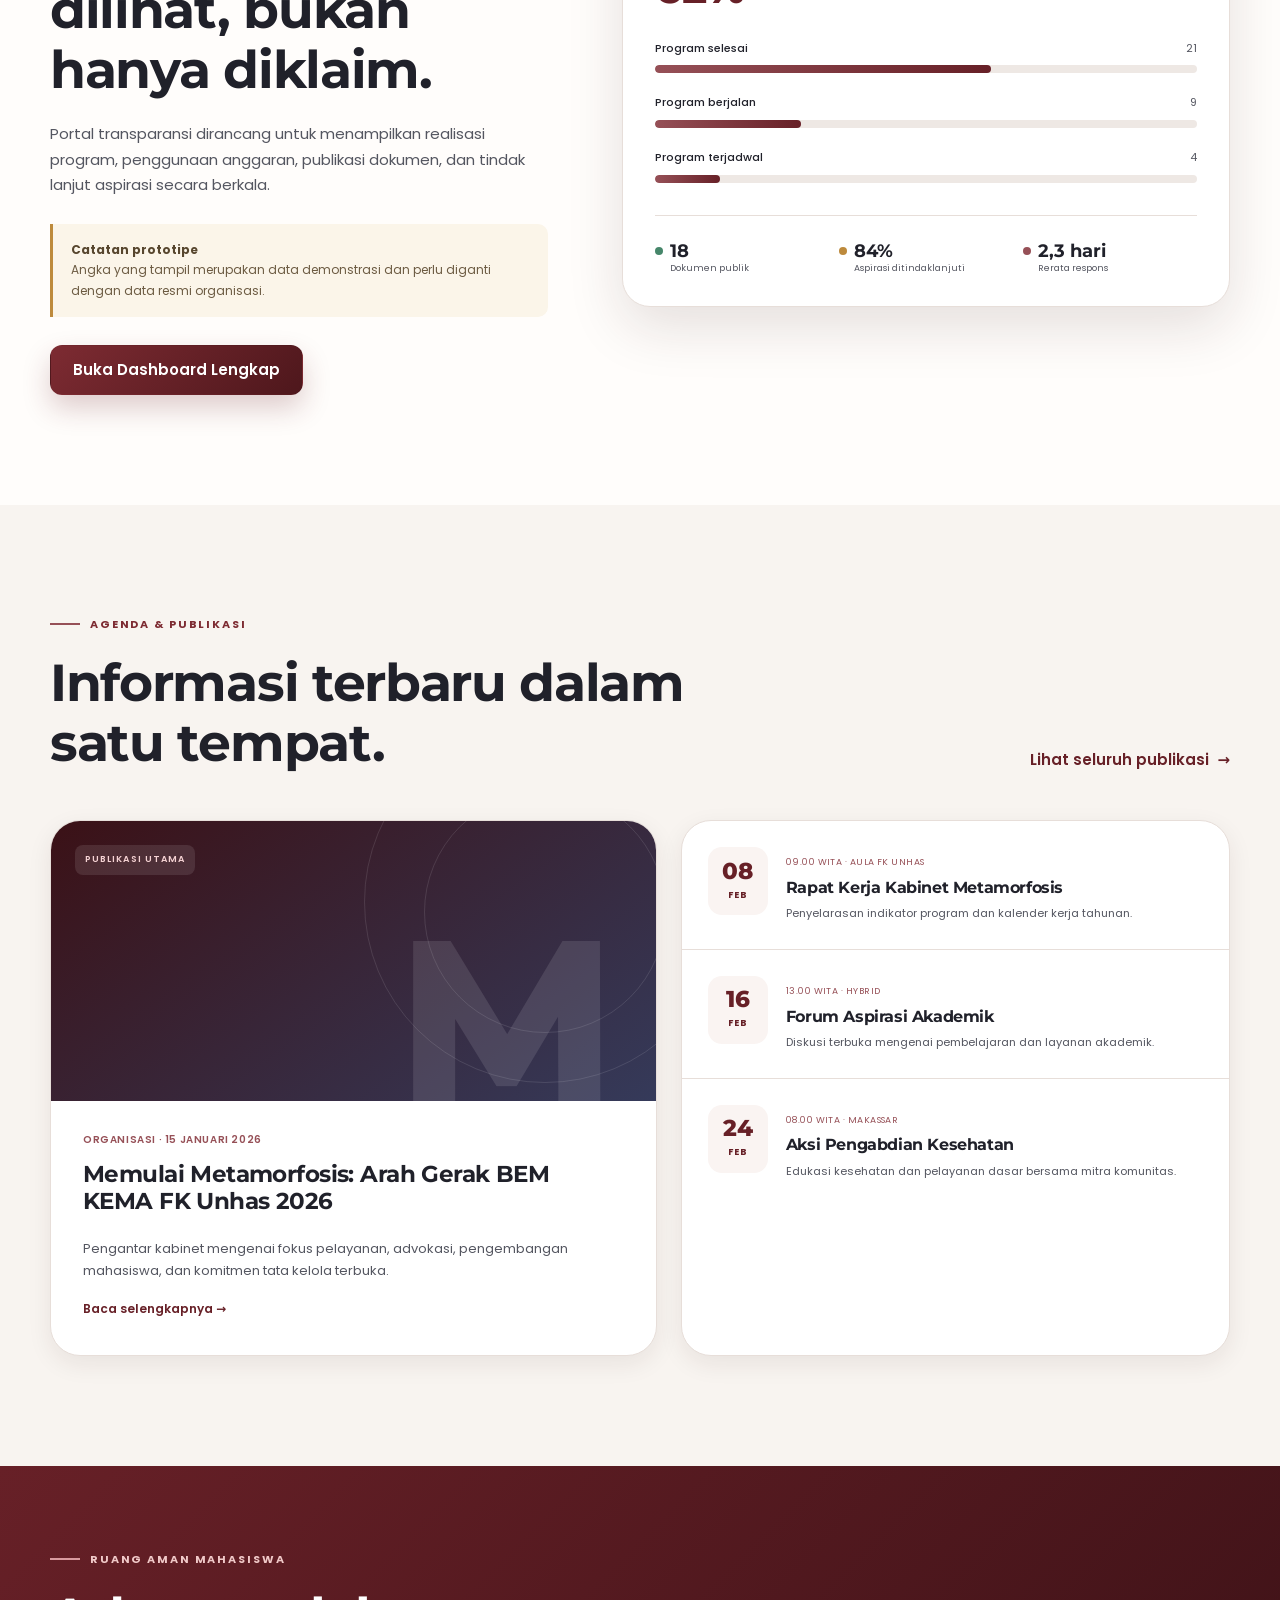
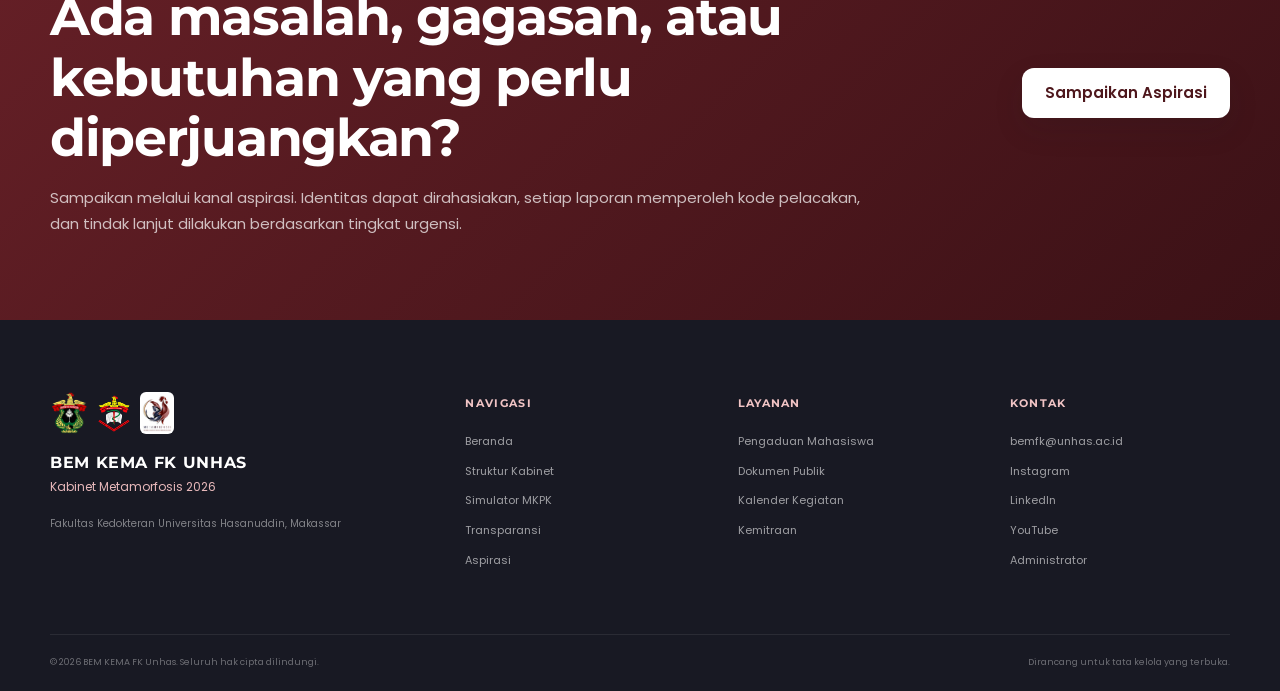
==== commit 29953fa9: "-" ====
--- a/index.html
+++ b/index.html
@@ -12,7 +12,50 @@
 <link crossorigin="" href="https://fonts.gstatic.com" rel="preconnect"/>
 <link href="https://fonts.googleapis.com/css2?family=Montserrat:wght@500;600;700;800&amp;family=Poppins:wght@400;500;600;700&amp;display=swap" rel="stylesheet"/>
 <link href="assets/css/styles.css" rel="stylesheet"/>
-</head>
+<style>
+.primary-nav .nav-admin-login{
+  display:inline-flex;
+  align-items:center;
+  justify-content:center;
+  gap:7px;
+  padding:10px 13px;
+  border:1px solid rgba(97,25,31,.25);
+  border-radius:12px;
+  background:rgba(97,25,31,.055);
+  color:#641b22;
+  font-weight:600;
+  white-space:nowrap;
+  text-decoration:none;
+  transition:all .2s ease;
+}
+.primary-nav .nav-admin-login:hover{
+  background:rgba(97,25,31,.11);
+  border-color:rgba(97,25,31,.42);
+  transform:translateY(-1px);
+}
+.primary-nav .nav-admin-login svg{
+  width:14px;
+  height:14px;
+  flex:0 0 14px;
+}
+@media (max-width:1180px){
+  .primary-nav .nav-admin-login span{display:none;}
+  .primary-nav .nav-admin-login{
+    width:40px;
+    height:40px;
+    padding:0;
+  }
+}
+@media (max-width:980px){
+  .primary-nav .nav-admin-login span{display:inline;}
+  .primary-nav .nav-admin-login{
+    width:100%;
+    height:auto;
+    padding:11px 14px;
+    justify-content:flex-start;
+  }
+}
+</style></head>
 <body data-page="home">
 <a class="skip-link" href="#main">Lewati ke konten utama</a>
 <div class="utility-bar">
@@ -44,7 +87,11 @@
 <a href="#tentang">Tentang</a>
 <a data-nav="struktur" href="struktur.html">Struktur</a>
 <a href="#program">Program</a>
-<a data-nav="mkpk" href="mkpk.html">MKPK</a><a data-nav="transparansi" href="transparansi.html">Transparansi</a>
+<a data-nav="mkpk" href="mkpk.html">MKPK</a><a data-nav="transparansi" href="transparansi.html">Transparansi</a><a aria-label="Login Administrator" class="nav-admin-login" href="admin/login.html"><svg aria-hidden="true" fill="none" viewbox="0 0 24 24">
+<path d="M7 10V7a5 5 0 0 1 10 0v3" stroke="currentColor" stroke-linecap="round" stroke-width="1.8"></path>
+<rect height="10" rx="2.5" stroke="currentColor" stroke-width="1.8" width="14" x="5" y="10"></rect>
+<path d="M12 14v2.5" stroke="currentColor" stroke-linecap="round" stroke-width="1.8"></path>
+</svg><span>Login Admin</span></a>
 <a class="nav-cta" data-nav="aspirasi" href="aspirasi.html">Sampaikan Aspirasi</a>
 </nav>
 </div>
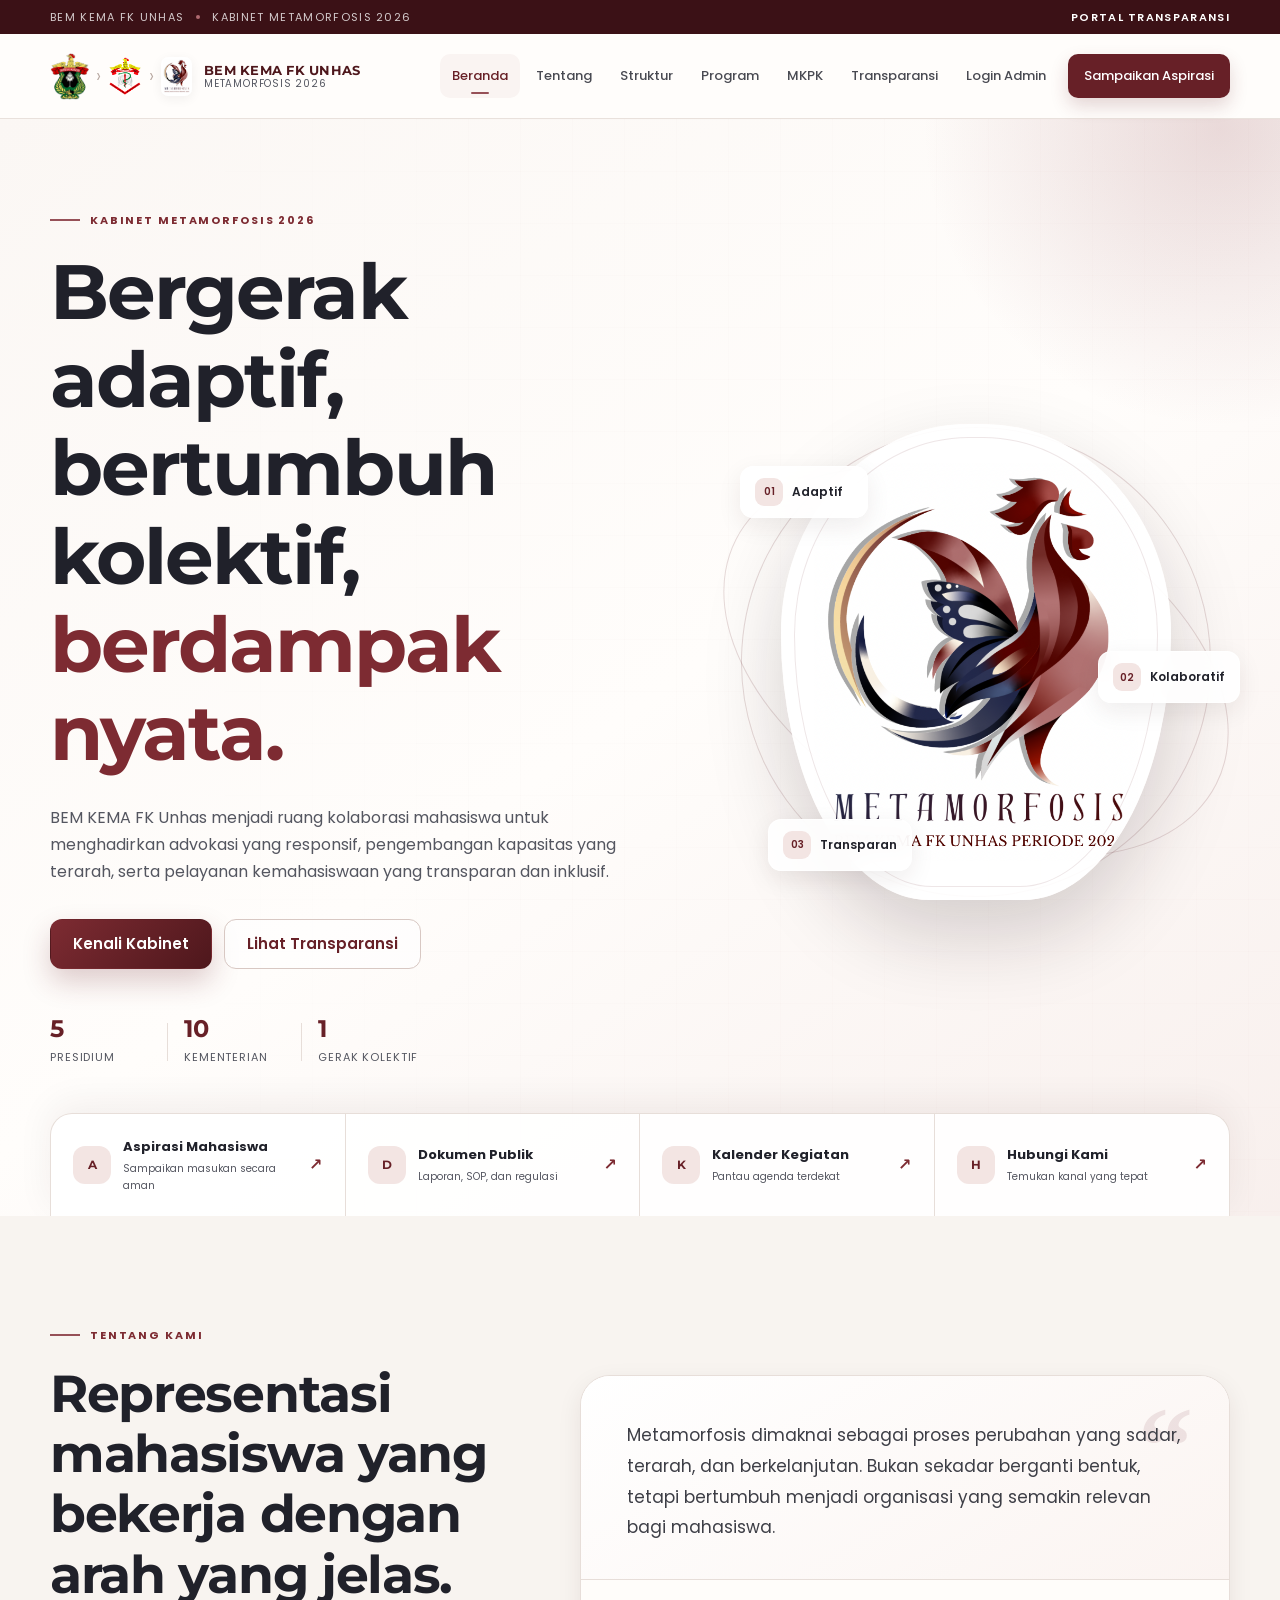
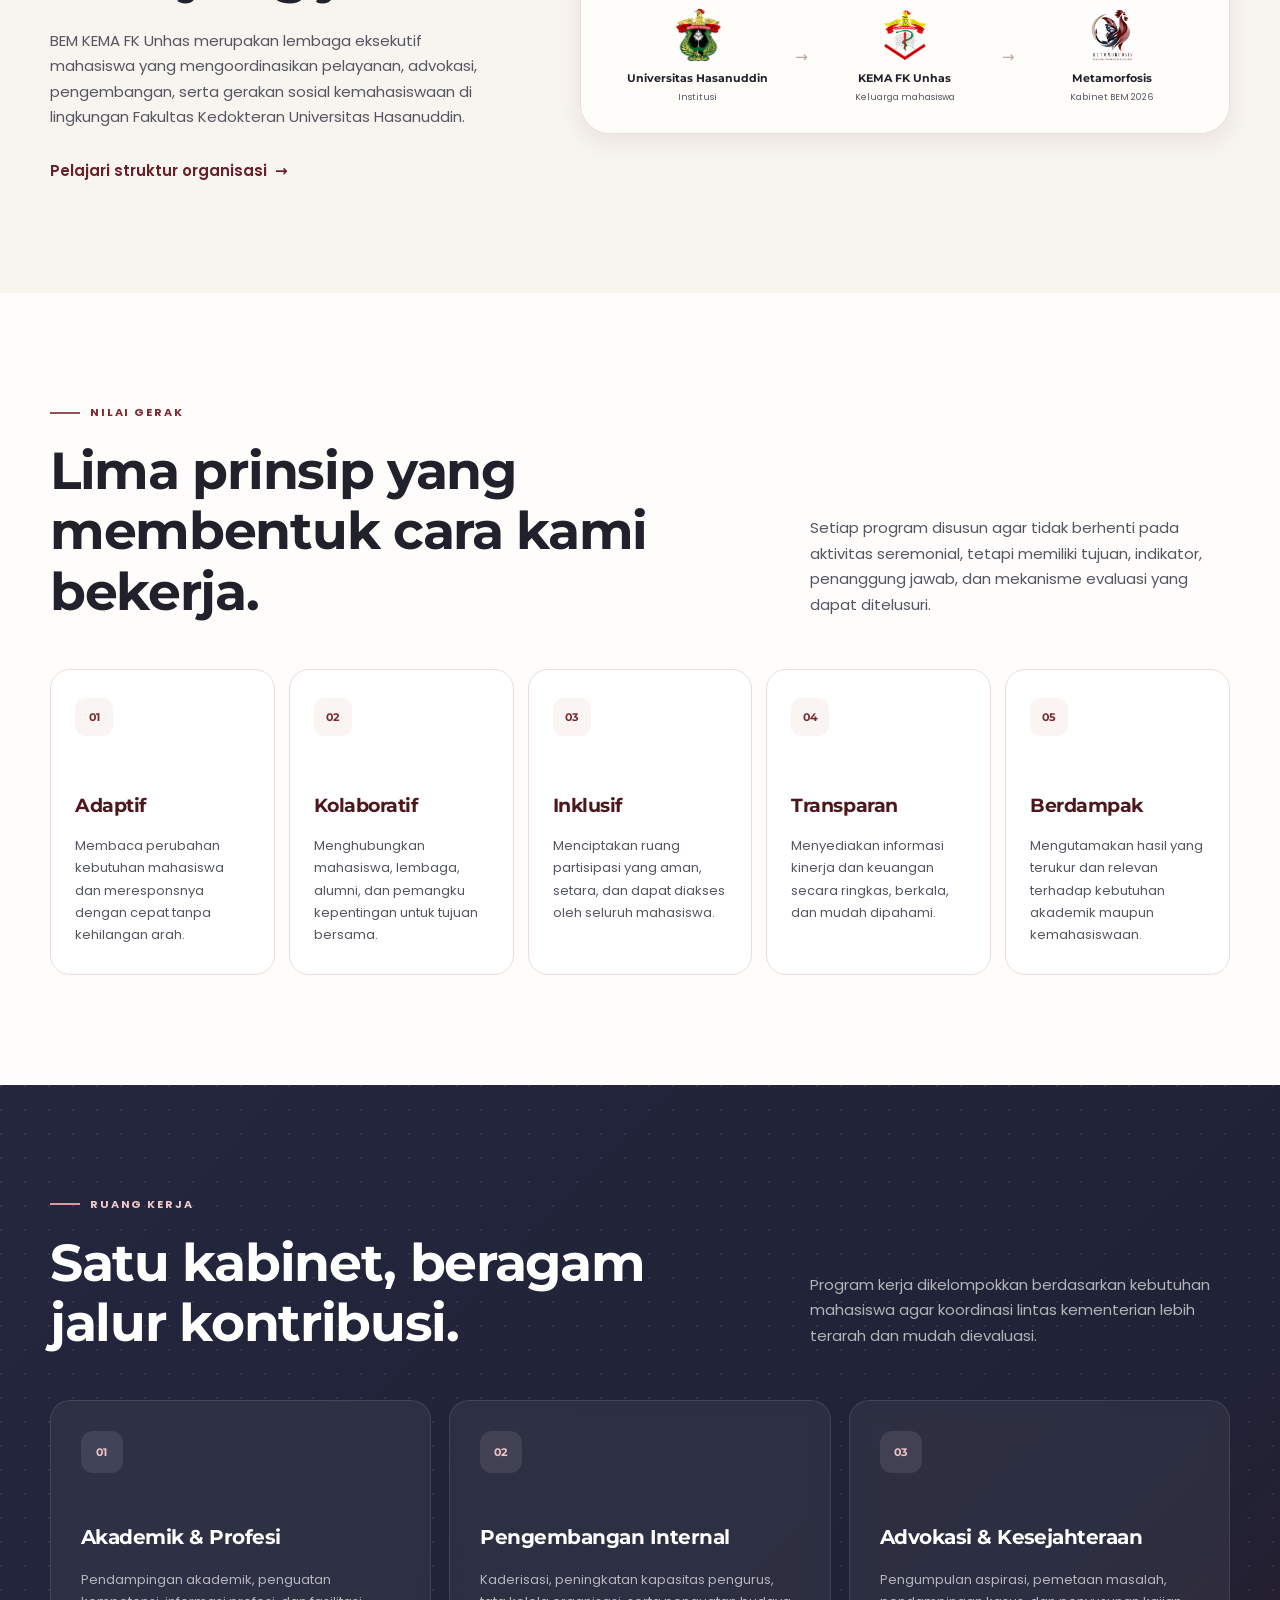
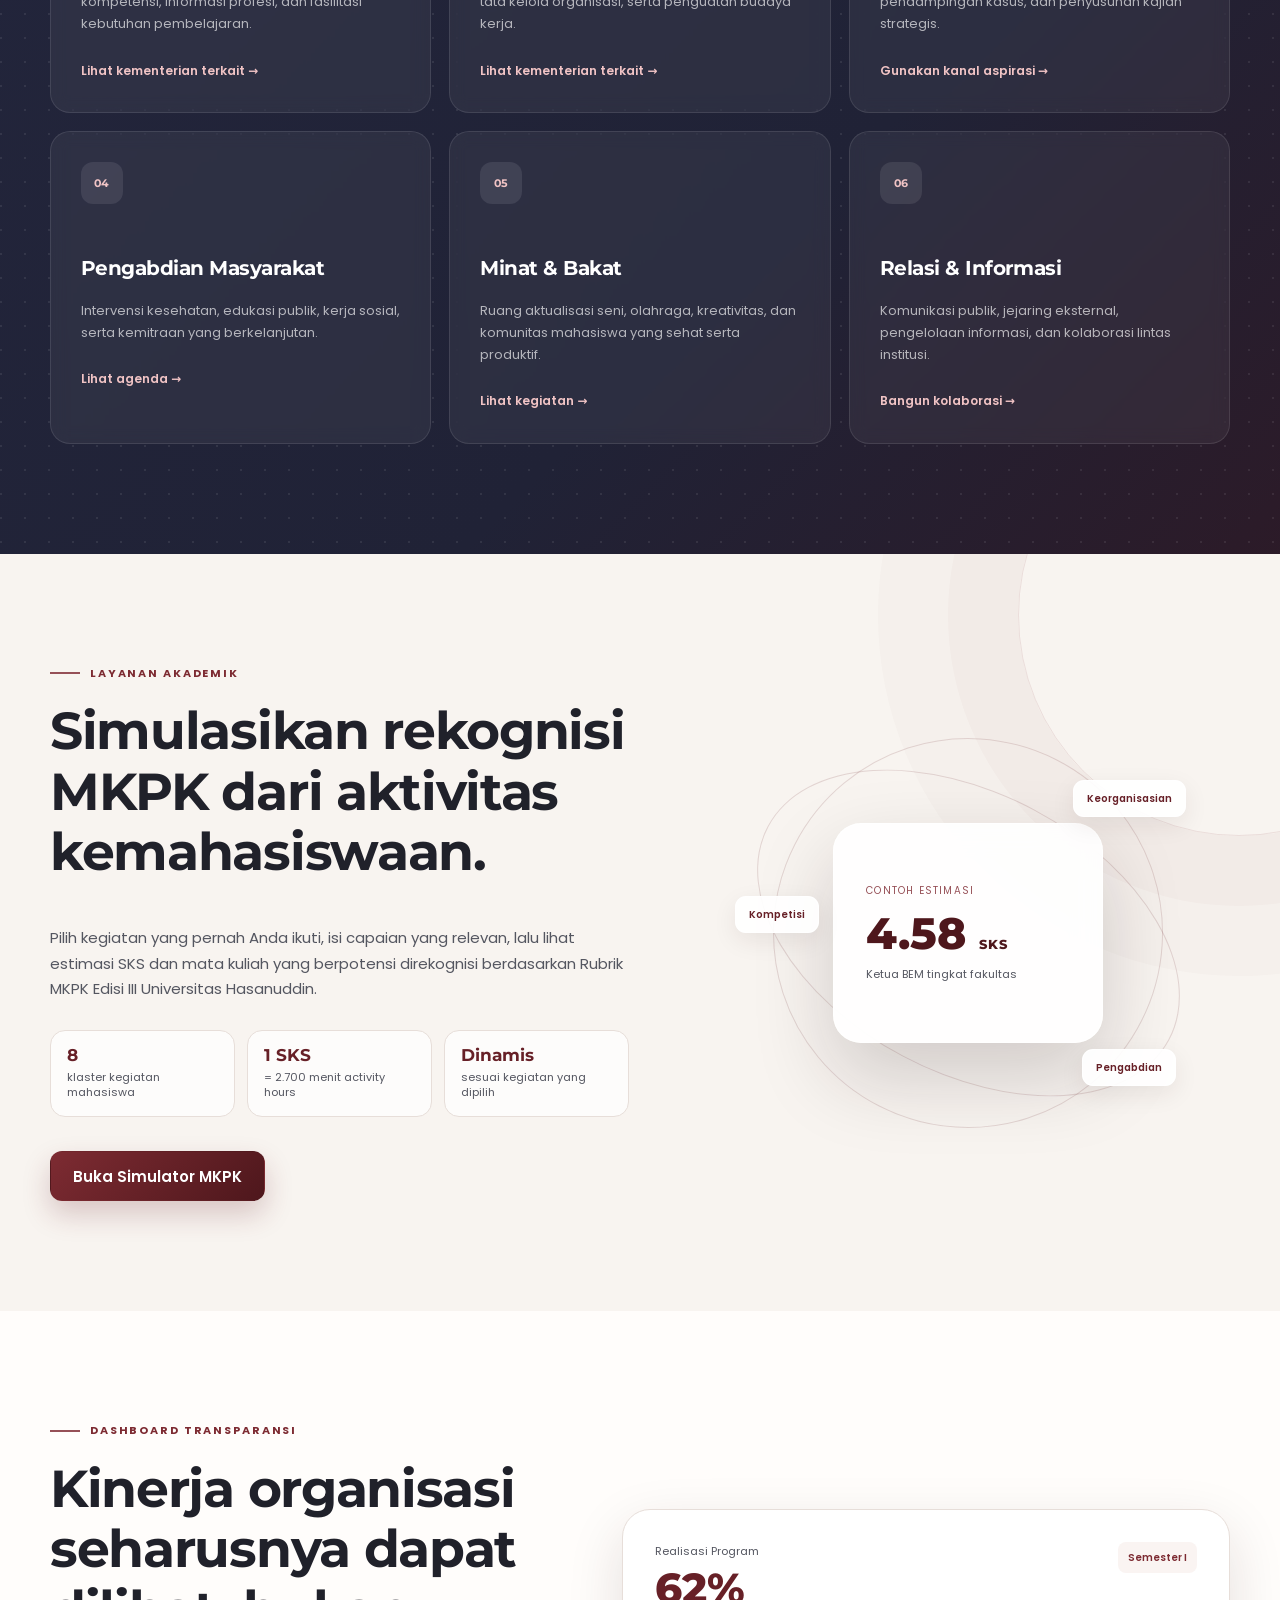
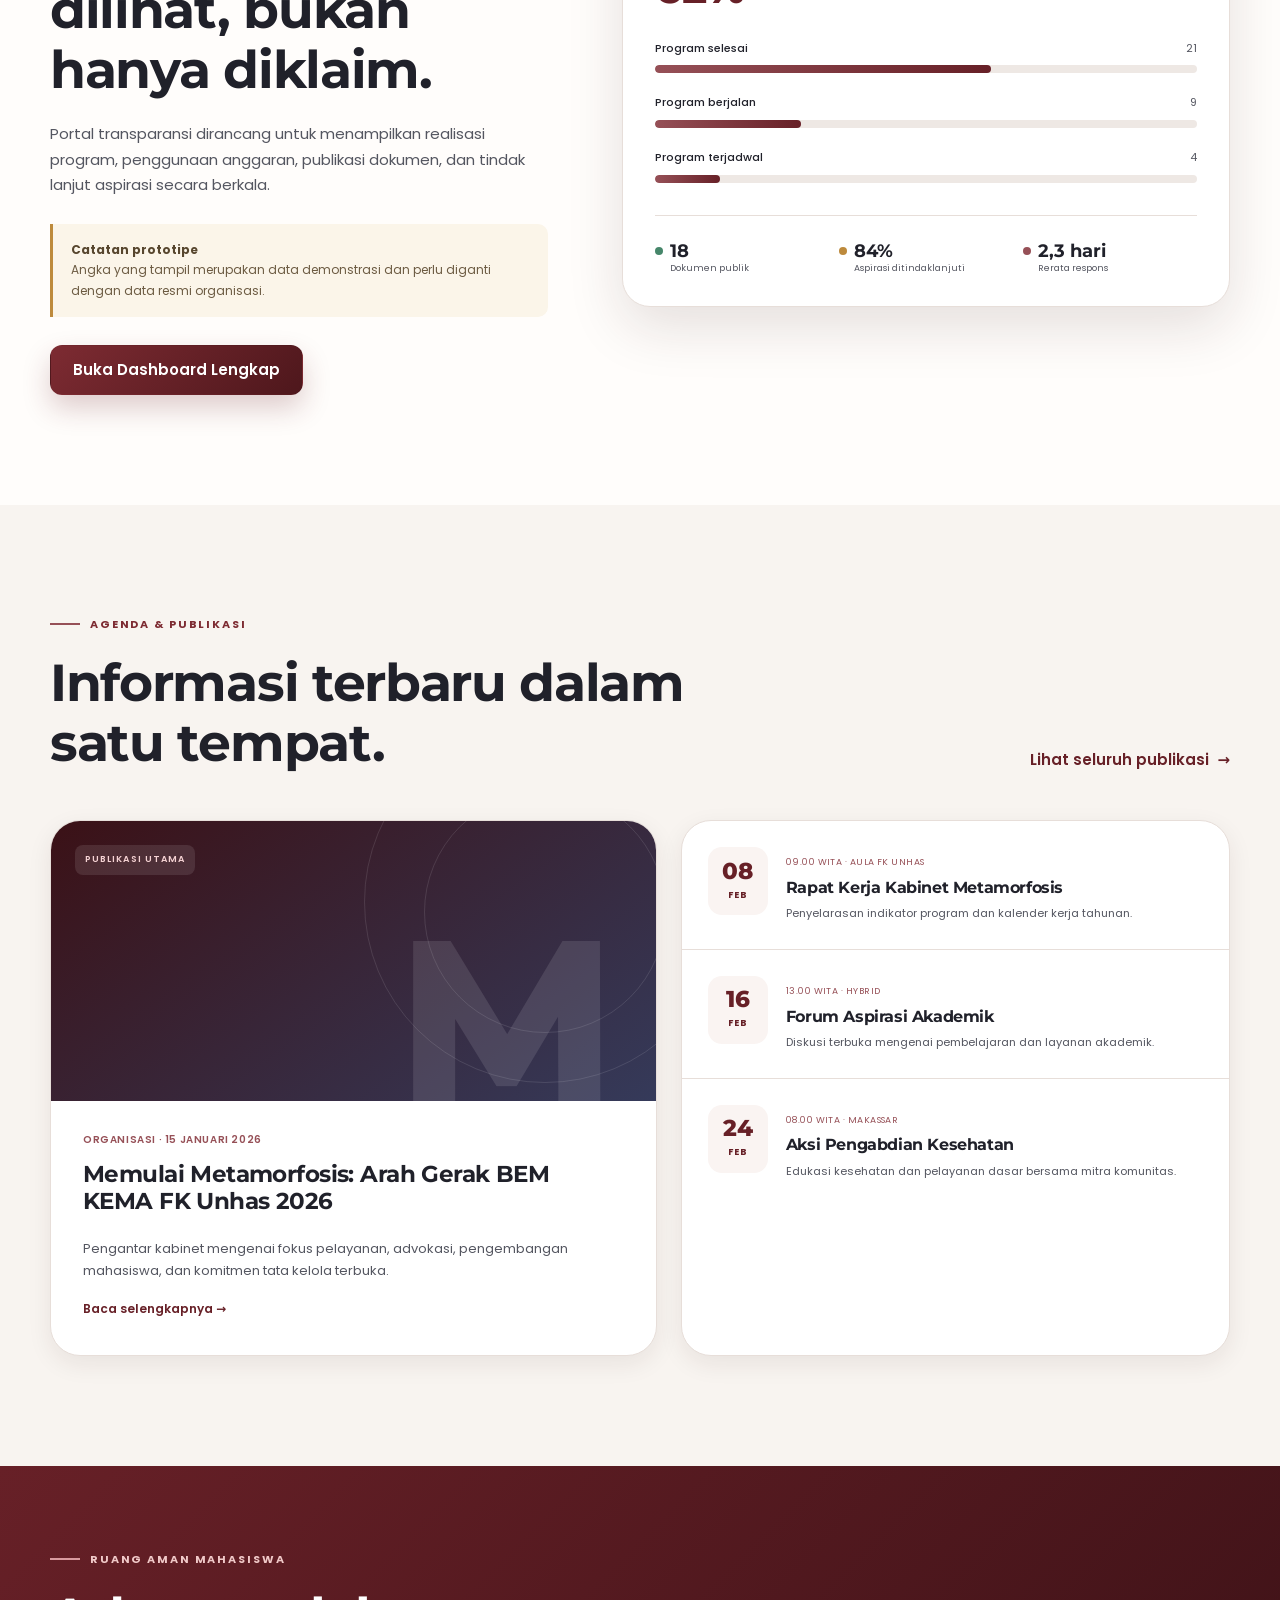
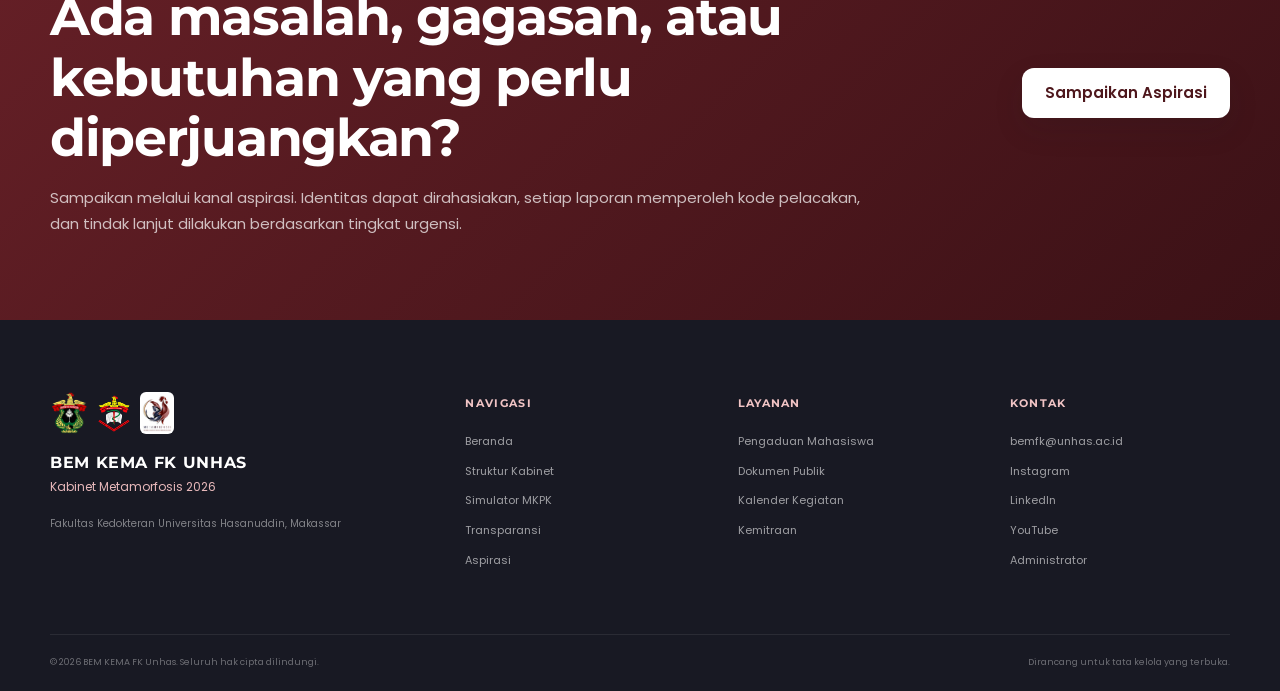
==== commit 168a4db5: "Fix login" ====
--- a/index.html
+++ b/index.html
@@ -12,50 +12,7 @@
 <link crossorigin="" href="https://fonts.gstatic.com" rel="preconnect"/>
 <link href="https://fonts.googleapis.com/css2?family=Montserrat:wght@500;600;700;800&amp;family=Poppins:wght@400;500;600;700&amp;display=swap" rel="stylesheet"/>
 <link href="assets/css/styles.css" rel="stylesheet"/>
-<style>
-.primary-nav .nav-admin-login{
-  display:inline-flex;
-  align-items:center;
-  justify-content:center;
-  gap:7px;
-  padding:10px 13px;
-  border:1px solid rgba(97,25,31,.25);
-  border-radius:12px;
-  background:rgba(97,25,31,.055);
-  color:#641b22;
-  font-weight:600;
-  white-space:nowrap;
-  text-decoration:none;
-  transition:all .2s ease;
-}
-.primary-nav .nav-admin-login:hover{
-  background:rgba(97,25,31,.11);
-  border-color:rgba(97,25,31,.42);
-  transform:translateY(-1px);
-}
-.primary-nav .nav-admin-login svg{
-  width:14px;
-  height:14px;
-  flex:0 0 14px;
-}
-@media (max-width:1180px){
-  .primary-nav .nav-admin-login span{display:none;}
-  .primary-nav .nav-admin-login{
-    width:40px;
-    height:40px;
-    padding:0;
-  }
-}
-@media (max-width:980px){
-  .primary-nav .nav-admin-login span{display:inline;}
-  .primary-nav .nav-admin-login{
-    width:100%;
-    height:auto;
-    padding:11px 14px;
-    justify-content:flex-start;
-  }
-}
-</style></head>
+</head>
 <body data-page="home">
 <a class="skip-link" href="#main">Lewati ke konten utama</a>
 <div class="utility-bar">
@@ -87,11 +44,7 @@
 <a href="#tentang">Tentang</a>
 <a data-nav="struktur" href="struktur.html">Struktur</a>
 <a href="#program">Program</a>
-<a data-nav="mkpk" href="mkpk.html">MKPK</a><a data-nav="transparansi" href="transparansi.html">Transparansi</a><a aria-label="Login Administrator" class="nav-admin-login" href="admin/login.html"><svg aria-hidden="true" fill="none" viewbox="0 0 24 24">
-<path d="M7 10V7a5 5 0 0 1 10 0v3" stroke="currentColor" stroke-linecap="round" stroke-width="1.8"></path>
-<rect height="10" rx="2.5" stroke="currentColor" stroke-width="1.8" width="14" x="5" y="10"></rect>
-<path d="M12 14v2.5" stroke="currentColor" stroke-linecap="round" stroke-width="1.8"></path>
-</svg><span>Login Admin</span></a>
+<a data-nav="mkpk" href="mkpk.html">MKPK</a><a data-nav="transparansi" href="transparansi.html">Transparansi</a><a data-nav="admin-login" href="admin/login.html">Login Admin</a>
 <a class="nav-cta" data-nav="aspirasi" href="aspirasi.html">Sampaikan Aspirasi</a>
 </nav>
 </div>
